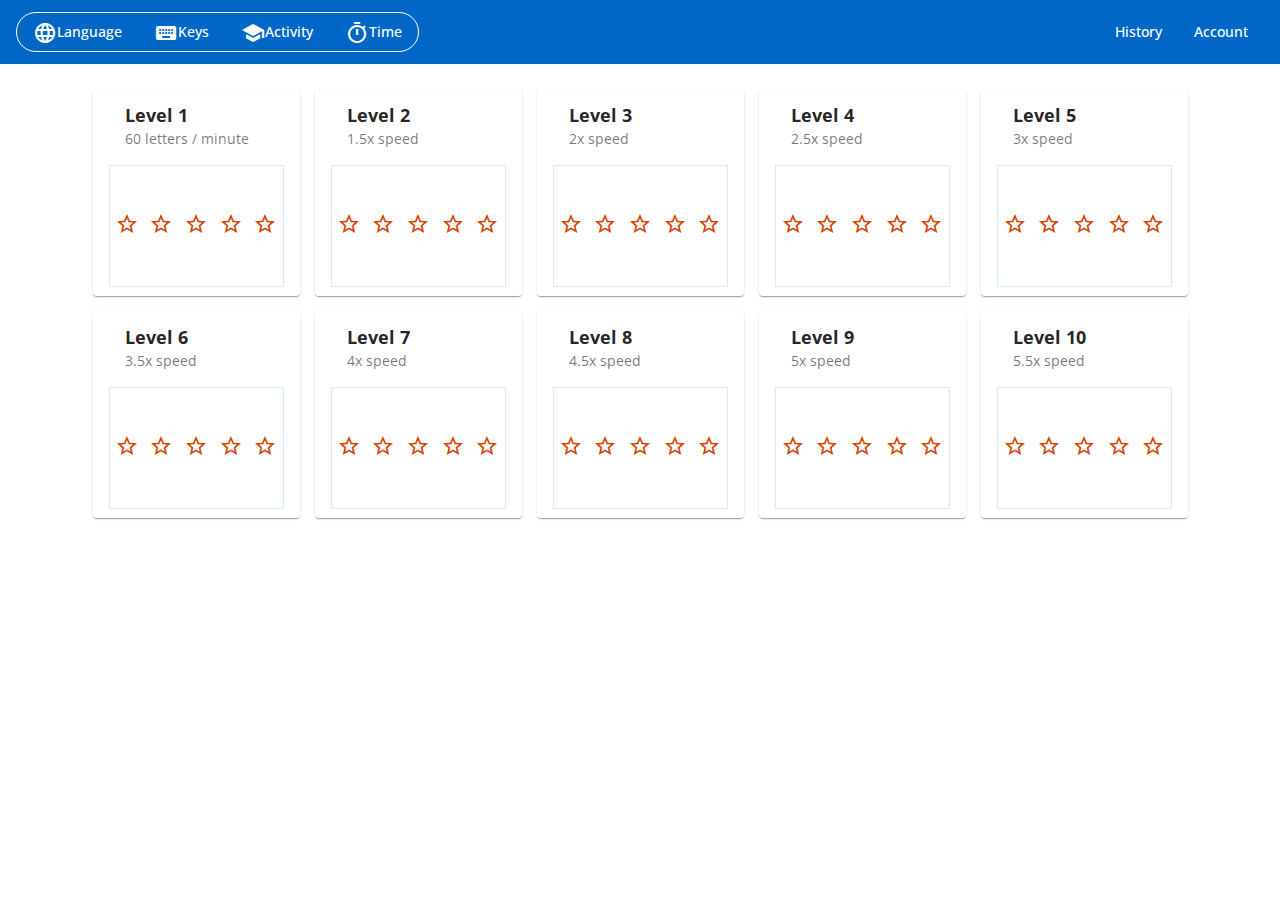
==== index.html @ 05945b4b "Auto-generated commit" ====
<!DOCTYPE html>
<html lang="en">

<head>
  <meta charset="utf-8"/>
  <title>Type</title>
  <base href="/"/>

  <meta name="Description" content="Multilingual key typing practise.">

  <meta name="viewport" content="width=device-width, initial-scale=1"/>
  <link rel="icon" type="image/x-icon" href="favicon.ico"/>
  <link rel="apple-touch-icon" href="apple-touch-icon.png"/>

  <link rel="manifest" href="manifest.json"/>
  <meta name="theme-color" content="#1976d2"/>

  <link rel="preconnect" href="https://fonts.gstatic.com/" crossorigin="">

  <!--
    <link
      href="https://fonts.googleapis.com/css?family=Roboto:300,400,500"
      rel="stylesheet"
    />
    -->
  <link href="https://fonts.googleapis.com/css?family=Open+Sans" rel="stylesheet"/>
  <link href="https://fonts.googleapis.com/icon?family=Material+Icons" rel="stylesheet"/>
  <link rel="manifest" href="manifest.json">
  <meta name="theme-color" content="#1976d2">
<link rel="stylesheet" href="styles.b54f264f26a3fe650822.css"></head>

<body class="mat-app-background; mat-typography">
  <app-root></app-root>
  <noscript>Please enable JavaScript to continue using this application.</noscript>
<script type="text/javascript" src="runtime.c89342cf561cbdefdbc6.js"></script><script type="text/javascript" src="es2015-polyfills.01deec5b2033b45aed7c.js" nomodule></script><script type="text/javascript" src="polyfills.481858ef51fe27531859.js"></script><script type="text/javascript" src="main.94225e677e61a771b7f8.js"></script></body>

</html>
---- styles.b54f264f26a3fe650822.css ----
.mat-display-4,.mat-typography .mat-display-4{letter-spacing:-.05em}.mat-display-3,.mat-typography .mat-display-3{letter-spacing:-.02em}.mat-display-2,.mat-typography .mat-display-2{letter-spacing:-.005em}.mat-form-field{font-size:inherit}@media print{.mat-form-field-appearance-legacy.mat-form-field-can-float .mat-input-server:focus+.mat-form-field-label-wrapper .mat-form-field-label,.mat-form-field-appearance-legacy.mat-form-field-can-float.mat-form-field-should-float .mat-form-field-label{-webkit-transform:translateY(-1.28122em) scale(.75);transform:translateY(-1.28122em) scale(.75)}.mat-form-field-appearance-legacy.mat-form-field-can-float .mat-form-field-autofill-control:-webkit-autofill+.mat-form-field-label-wrapper .mat-form-field-label{-webkit-transform:translateY(-1.28121em) scale(.75);transform:translateY(-1.28121em) scale(.75)}.mat-form-field-appearance-legacy.mat-form-field-can-float .mat-input-server[label]:not(:label-shown)+.mat-form-field-label-wrapper .mat-form-field-label{-webkit-transform:translateY(-1.2812em) scale(.75);transform:translateY(-1.2812em) scale(.75)}}.mat-ripple{overflow:hidden;position:relative}.mat-ripple.mat-ripple-unbounded{overflow:visible}.mat-ripple-element{position:absolute;border-radius:50%;pointer-events:none;transition:opacity,-webkit-transform 0s cubic-bezier(0,0,.2,1);transition:opacity,transform 0s cubic-bezier(0,0,.2,1);transition:opacity,transform 0s cubic-bezier(0,0,.2,1),-webkit-transform 0s cubic-bezier(0,0,.2,1);-webkit-transform:scale(0);transform:scale(0)}@media (-ms-high-contrast:active){.mat-ripple-element{display:none}}.cdk-visually-hidden{border:0;clip:rect(0 0 0 0);height:1px;margin:-1px;overflow:hidden;padding:0;position:absolute;width:1px;outline:0;-webkit-appearance:none;-moz-appearance:none}.cdk-global-overlay-wrapper,.cdk-overlay-container{pointer-events:none;top:0;left:0;height:100%;width:100%}.cdk-overlay-container{position:fixed;z-index:1000}.cdk-overlay-container:empty{display:none}.cdk-global-overlay-wrapper{display:flex;position:absolute;z-index:1000}.cdk-overlay-pane{position:absolute;pointer-events:auto;box-sizing:border-box;z-index:1000;display:flex;max-width:100%;max-height:100%}.cdk-overlay-backdrop{position:absolute;top:0;bottom:0;left:0;right:0;z-index:1000;pointer-events:auto;-webkit-tap-highlight-color:transparent;transition:opacity .4s cubic-bezier(.25,.8,.25,1);opacity:0}.cdk-overlay-backdrop.cdk-overlay-backdrop-showing{opacity:1}@media screen and (-ms-high-contrast:active){.cdk-overlay-backdrop.cdk-overlay-backdrop-showing{opacity:.6}}.cdk-overlay-dark-backdrop{background:rgba(0,0,0,.32)}.cdk-overlay-transparent-backdrop,.cdk-overlay-transparent-backdrop.cdk-overlay-backdrop-showing{opacity:0}.cdk-overlay-connected-position-bounding-box{position:absolute;z-index:1000;display:flex;flex-direction:column;min-width:1px;min-height:1px}.cdk-global-scrollblock{position:fixed;width:100%;overflow-y:scroll}@-webkit-keyframes cdk-text-field-autofill-start{/*!*/}@keyframes cdk-text-field-autofill-start{/*!*/}@-webkit-keyframes cdk-text-field-autofill-end{/*!*/}@keyframes cdk-text-field-autofill-end{/*!*/}.cdk-text-field-autofill-monitored:-webkit-autofill{-webkit-animation-name:cdk-text-field-autofill-start;animation-name:cdk-text-field-autofill-start}.cdk-text-field-autofill-monitored:not(:-webkit-autofill){-webkit-animation-name:cdk-text-field-autofill-end;animation-name:cdk-text-field-autofill-end}textarea.cdk-textarea-autosize{resize:none}textarea.cdk-textarea-autosize-measuring{height:auto!important;overflow:hidden!important;padding:2px 0!important;box-sizing:content-box!important}.mat-ripple-element{background-color:rgba(0,0,0,.1)}.mat-option{color:rgba(0,0,0,.87)}.mat-option.mat-selected:not(.mat-option-multiple):not(.mat-option-disabled),.mat-option:focus:not(.mat-option-disabled),.mat-option:hover:not(.mat-option-disabled){background:rgba(0,0,0,.04)}.mat-option.mat-active{background:rgba(0,0,0,.04);color:rgba(0,0,0,.87)}.mat-option.mat-option-disabled{color:rgba(0,0,0,.38)}.mat-primary .mat-option.mat-selected:not(.mat-option-disabled){color:#0067c7}.mat-accent .mat-option.mat-selected:not(.mat-option-disabled){color:#e91e63}.mat-warn .mat-option.mat-selected:not(.mat-option-disabled){color:#f44336}.mat-optgroup-label{color:rgba(0,0,0,.54)}.mat-optgroup-disabled .mat-optgroup-label{color:rgba(0,0,0,.38)}.mat-pseudo-checkbox{color:rgba(0,0,0,.54)}.mat-pseudo-checkbox::after{color:#fafafa}.mat-pseudo-checkbox-disabled{color:#b0b0b0}.mat-accent .mat-pseudo-checkbox-checked,.mat-accent .mat-pseudo-checkbox-indeterminate,.mat-pseudo-checkbox-checked,.mat-pseudo-checkbox-indeterminate{background:#e91e63}.mat-primary .mat-pseudo-checkbox-checked,.mat-primary .mat-pseudo-checkbox-indeterminate{background:#0067c7}.mat-warn .mat-pseudo-checkbox-checked,.mat-warn .mat-pseudo-checkbox-indeterminate{background:#f44336}.mat-pseudo-checkbox-checked.mat-pseudo-checkbox-disabled,.mat-pseudo-checkbox-indeterminate.mat-pseudo-checkbox-disabled{background:#b0b0b0}.mat-elevation-z0{box-shadow:0 0 0 0 rgba(0,0,0,.2),0 0 0 0 rgba(0,0,0,.14),0 0 0 0 rgba(0,0,0,.12)}.mat-elevation-z1{box-shadow:0 2px 1px -1px rgba(0,0,0,.2),0 1px 1px 0 rgba(0,0,0,.14),0 1px 3px 0 rgba(0,0,0,.12)}.mat-elevation-z2{box-shadow:0 3px 1px -2px rgba(0,0,0,.2),0 2px 2px 0 rgba(0,0,0,.14),0 1px 5px 0 rgba(0,0,0,.12)}.mat-elevation-z3{box-shadow:0 3px 3px -2px rgba(0,0,0,.2),0 3px 4px 0 rgba(0,0,0,.14),0 1px 8px 0 rgba(0,0,0,.12)}.mat-elevation-z4{box-shadow:0 2px 4px -1px rgba(0,0,0,.2),0 4px 5px 0 rgba(0,0,0,.14),0 1px 10px 0 rgba(0,0,0,.12)}.mat-elevation-z5{box-shadow:0 3px 5px -1px rgba(0,0,0,.2),0 5px 8px 0 rgba(0,0,0,.14),0 1px 14px 0 rgba(0,0,0,.12)}.mat-elevation-z6{box-shadow:0 3px 5px -1px rgba(0,0,0,.2),0 6px 10px 0 rgba(0,0,0,.14),0 1px 18px 0 rgba(0,0,0,.12)}.mat-elevation-z7{box-shadow:0 4px 5px -2px rgba(0,0,0,.2),0 7px 10px 1px rgba(0,0,0,.14),0 2px 16px 1px rgba(0,0,0,.12)}.mat-elevation-z8{box-shadow:0 5px 5px -3px rgba(0,0,0,.2),0 8px 10px 1px rgba(0,0,0,.14),0 3px 14px 2px rgba(0,0,0,.12)}.mat-elevation-z9{box-shadow:0 5px 6px -3px rgba(0,0,0,.2),0 9px 12px 1px rgba(0,0,0,.14),0 3px 16px 2px rgba(0,0,0,.12)}.mat-elevation-z10{box-shadow:0 6px 6px -3px rgba(0,0,0,.2),0 10px 14px 1px rgba(0,0,0,.14),0 4px 18px 3px rgba(0,0,0,.12)}.mat-elevation-z11{box-shadow:0 6px 7px -4px rgba(0,0,0,.2),0 11px 15px 1px rgba(0,0,0,.14),0 4px 20px 3px rgba(0,0,0,.12)}.mat-elevation-z12{box-shadow:0 7px 8px -4px rgba(0,0,0,.2),0 12px 17px 2px rgba(0,0,0,.14),0 5px 22px 4px rgba(0,0,0,.12)}.mat-elevation-z13{box-shadow:0 7px 8px -4px rgba(0,0,0,.2),0 13px 19px 2px rgba(0,0,0,.14),0 5px 24px 4px rgba(0,0,0,.12)}.mat-elevation-z14{box-shadow:0 7px 9px -4px rgba(0,0,0,.2),0 14px 21px 2px rgba(0,0,0,.14),0 5px 26px 4px rgba(0,0,0,.12)}.mat-elevation-z15{box-shadow:0 8px 9px -5px rgba(0,0,0,.2),0 15px 22px 2px rgba(0,0,0,.14),0 6px 28px 5px rgba(0,0,0,.12)}.mat-elevation-z16{box-shadow:0 8px 10px -5px rgba(0,0,0,.2),0 16px 24px 2px rgba(0,0,0,.14),0 6px 30px 5px rgba(0,0,0,.12)}.mat-elevation-z17{box-shadow:0 8px 11px -5px rgba(0,0,0,.2),0 17px 26px 2px rgba(0,0,0,.14),0 6px 32px 5px rgba(0,0,0,.12)}.mat-elevation-z18{box-shadow:0 9px 11px -5px rgba(0,0,0,.2),0 18px 28px 2px rgba(0,0,0,.14),0 7px 34px 6px rgba(0,0,0,.12)}.mat-elevation-z19{box-shadow:0 9px 12px -6px rgba(0,0,0,.2),0 19px 29px 2px rgba(0,0,0,.14),0 7px 36px 6px rgba(0,0,0,.12)}.mat-elevation-z20{box-shadow:0 10px 13px -6px rgba(0,0,0,.2),0 20px 31px 3px rgba(0,0,0,.14),0 8px 38px 7px rgba(0,0,0,.12)}.mat-elevation-z21{box-shadow:0 10px 13px -6px rgba(0,0,0,.2),0 21px 33px 3px rgba(0,0,0,.14),0 8px 40px 7px rgba(0,0,0,.12)}.mat-elevation-z22{box-shadow:0 10px 14px -6px rgba(0,0,0,.2),0 22px 35px 3px rgba(0,0,0,.14),0 8px 42px 7px rgba(0,0,0,.12)}.mat-elevation-z23{box-shadow:0 11px 14px -7px rgba(0,0,0,.2),0 23px 36px 3px rgba(0,0,0,.14),0 9px 44px 8px rgba(0,0,0,.12)}.mat-elevation-z24{box-shadow:0 11px 15px -7px rgba(0,0,0,.2),0 24px 38px 3px rgba(0,0,0,.14),0 9px 46px 8px rgba(0,0,0,.12)}.mat-app-background{background-color:#fafafa;color:rgba(0,0,0,.87)}.mat-theme-loaded-marker{display:none}.mat-autocomplete-panel{background:#fff;color:rgba(0,0,0,.87)}.mat-autocomplete-panel:not([class*=mat-elevation-z]){box-shadow:0 2px 4px -1px rgba(0,0,0,.2),0 4px 5px 0 rgba(0,0,0,.14),0 1px 10px 0 rgba(0,0,0,.12)}.mat-autocomplete-panel .mat-option.mat-selected:not(.mat-active):not(:hover){background:#fff}.mat-autocomplete-panel .mat-option.mat-selected:not(.mat-active):not(:hover):not(.mat-option-disabled){color:rgba(0,0,0,.87)}@media (-ms-high-contrast:active){.mat-badge-content{outline:solid 1px;border-radius:0}.mat-checkbox-disabled{opacity:.5}}.mat-badge-accent .mat-badge-content{background:#e91e63;color:#fff}.mat-badge-warn .mat-badge-content{color:#fff;background:#f44336}.mat-badge{position:relative}.mat-badge-hidden .mat-badge-content{display:none}.mat-badge-disabled .mat-badge-content{background:#b9b9b9;color:rgba(0,0,0,.38)}.mat-badge-content{color:#fff;background:#0067c7;position:absolute;text-align:center;display:inline-block;border-radius:50%;transition:-webkit-transform .2s ease-in-out;transition:transform .2s ease-in-out;transition:transform .2s ease-in-out,-webkit-transform .2s ease-in-out;-webkit-transform:scale(.6);transform:scale(.6);overflow:hidden;white-space:nowrap;text-overflow:ellipsis;pointer-events:none;font-weight:600;font-size:12px;font-family:"Open Sans",sans-serif}.mat-badge-content.mat-badge-active{-webkit-transform:none;transform:none}.mat-badge-small .mat-badge-content{width:16px;height:16px;line-height:16px;font-size:6px}.mat-badge-small.mat-badge-above .mat-badge-content{top:-8px}.mat-badge-small.mat-badge-below .mat-badge-content{bottom:-8px}.mat-badge-small.mat-badge-before .mat-badge-content{left:-16px}[dir=rtl] .mat-badge-small.mat-badge-before .mat-badge-content{left:auto;right:-16px}.mat-badge-small.mat-badge-after .mat-badge-content{right:-16px}[dir=rtl] .mat-badge-small.mat-badge-after .mat-badge-content{right:auto;left:-16px}.mat-badge-small.mat-badge-overlap.mat-badge-before .mat-badge-content{left:-8px}[dir=rtl] .mat-badge-small.mat-badge-overlap.mat-badge-before .mat-badge-content{left:auto;right:-8px}.mat-badge-small.mat-badge-overlap.mat-badge-after .mat-badge-content{right:-8px}[dir=rtl] .mat-badge-small.mat-badge-overlap.mat-badge-after .mat-badge-content{right:auto;left:-8px}.mat-badge-medium .mat-badge-content{width:22px;height:22px;line-height:22px}.mat-badge-medium.mat-badge-above .mat-badge-content{top:-11px}.mat-badge-medium.mat-badge-below .mat-badge-content{bottom:-11px}.mat-badge-medium.mat-badge-before .mat-badge-content{left:-22px}[dir=rtl] .mat-badge-medium.mat-badge-before .mat-badge-content{left:auto;right:-22px}.mat-badge-medium.mat-badge-after .mat-badge-content{right:-22px}[dir=rtl] .mat-badge-medium.mat-badge-after .mat-badge-content{right:auto;left:-22px}.mat-badge-medium.mat-badge-overlap.mat-badge-before .mat-badge-content{left:-11px}[dir=rtl] .mat-badge-medium.mat-badge-overlap.mat-badge-before .mat-badge-content{left:auto;right:-11px}.mat-badge-medium.mat-badge-overlap.mat-badge-after .mat-badge-content{right:-11px}[dir=rtl] .mat-badge-medium.mat-badge-overlap.mat-badge-after .mat-badge-content{right:auto;left:-11px}.mat-badge-large .mat-badge-content{width:28px;height:28px;line-height:28px;font-size:24px}.mat-badge-large.mat-badge-above .mat-badge-content{top:-14px}.mat-badge-large.mat-badge-below .mat-badge-content{bottom:-14px}.mat-badge-large.mat-badge-before .mat-badge-content{left:-28px}[dir=rtl] .mat-badge-large.mat-badge-before .mat-badge-content{left:auto;right:-28px}.mat-badge-large.mat-badge-after .mat-badge-content{right:-28px}[dir=rtl] .mat-badge-large.mat-badge-after .mat-badge-content{right:auto;left:-28px}.mat-badge-large.mat-badge-overlap.mat-badge-before .mat-badge-content{left:-14px}[dir=rtl] .mat-badge-large.mat-badge-overlap.mat-badge-before .mat-badge-content{left:auto;right:-14px}.mat-badge-large.mat-badge-overlap.mat-badge-after .mat-badge-content{right:-14px}[dir=rtl] .mat-badge-large.mat-badge-overlap.mat-badge-after .mat-badge-content{right:auto;left:-14px}.mat-bottom-sheet-container{box-shadow:0 8px 10px -5px rgba(0,0,0,.2),0 16px 24px 2px rgba(0,0,0,.14),0 6px 30px 5px rgba(0,0,0,.12);background:#fff;color:rgba(0,0,0,.87)}.mat-button,.mat-icon-button,.mat-stroked-button{color:inherit;background:0 0}.mat-button.mat-primary,.mat-icon-button.mat-primary,.mat-stroked-button.mat-primary{color:#0067c7}.mat-button.mat-accent,.mat-icon-button.mat-accent,.mat-stroked-button.mat-accent{color:#e91e63}.mat-button.mat-warn,.mat-icon-button.mat-warn,.mat-stroked-button.mat-warn{color:#f44336}.mat-button.mat-accent[disabled],.mat-button.mat-primary[disabled],.mat-button.mat-warn[disabled],.mat-button[disabled][disabled],.mat-icon-button.mat-accent[disabled],.mat-icon-button.mat-primary[disabled],.mat-icon-button.mat-warn[disabled],.mat-icon-button[disabled][disabled],.mat-stroked-button.mat-accent[disabled],.mat-stroked-button.mat-primary[disabled],.mat-stroked-button.mat-warn[disabled],.mat-stroked-button[disabled][disabled]{color:rgba(0,0,0,.26)}.mat-button.mat-primary .mat-button-focus-overlay,.mat-icon-button.mat-primary .mat-button-focus-overlay,.mat-stroked-button.mat-primary .mat-button-focus-overlay{background-color:#0067c7}.mat-button.mat-accent .mat-button-focus-overlay,.mat-icon-button.mat-accent .mat-button-focus-overlay,.mat-stroked-button.mat-accent .mat-button-focus-overlay{background-color:#e91e63}.mat-button.mat-warn .mat-button-focus-overlay,.mat-icon-button.mat-warn .mat-button-focus-overlay,.mat-stroked-button.mat-warn .mat-button-focus-overlay{background-color:#f44336}.mat-button[disabled] .mat-button-focus-overlay,.mat-icon-button[disabled] .mat-button-focus-overlay,.mat-stroked-button[disabled] .mat-button-focus-overlay{background-color:transparent}.mat-button .mat-ripple-element,.mat-icon-button .mat-ripple-element,.mat-stroked-button .mat-ripple-element{opacity:.1;background-color:currentColor}.mat-button-focus-overlay{background:#000}.mat-stroked-button:not([disabled]){border-color:rgba(0,0,0,.12)}.mat-fab,.mat-flat-button,.mat-mini-fab,.mat-raised-button{color:rgba(0,0,0,.87);background-color:#fff}.mat-fab.mat-accent,.mat-fab.mat-primary,.mat-fab.mat-warn,.mat-flat-button.mat-accent,.mat-flat-button.mat-primary,.mat-flat-button.mat-warn,.mat-mini-fab.mat-accent,.mat-mini-fab.mat-primary,.mat-mini-fab.mat-warn,.mat-raised-button.mat-accent,.mat-raised-button.mat-primary,.mat-raised-button.mat-warn{color:#fff}.mat-fab.mat-accent[disabled],.mat-fab.mat-primary[disabled],.mat-fab.mat-warn[disabled],.mat-fab[disabled][disabled],.mat-flat-button.mat-accent[disabled],.mat-flat-button.mat-primary[disabled],.mat-flat-button.mat-warn[disabled],.mat-flat-button[disabled][disabled],.mat-mini-fab.mat-accent[disabled],.mat-mini-fab.mat-primary[disabled],.mat-mini-fab.mat-warn[disabled],.mat-mini-fab[disabled][disabled],.mat-raised-button.mat-accent[disabled],.mat-raised-button.mat-primary[disabled],.mat-raised-button.mat-warn[disabled],.mat-raised-button[disabled][disabled]{color:rgba(0,0,0,.26);background-color:rgba(0,0,0,.12)}.mat-fab.mat-primary,.mat-flat-button.mat-primary,.mat-mini-fab.mat-primary,.mat-raised-button.mat-primary{background-color:#0067c7}.mat-fab.mat-accent,.mat-flat-button.mat-accent,.mat-mini-fab.mat-accent,.mat-raised-button.mat-accent{background-color:#e91e63}.mat-fab.mat-warn,.mat-flat-button.mat-warn,.mat-mini-fab.mat-warn,.mat-raised-button.mat-warn{background-color:#f44336}.mat-fab.mat-accent .mat-ripple-element,.mat-fab.mat-primary .mat-ripple-element,.mat-fab.mat-warn .mat-ripple-element,.mat-flat-button.mat-accent .mat-ripple-element,.mat-flat-button.mat-primary .mat-ripple-element,.mat-flat-button.mat-warn .mat-ripple-element,.mat-mini-fab.mat-accent .mat-ripple-element,.mat-mini-fab.mat-primary .mat-ripple-element,.mat-mini-fab.mat-warn .mat-ripple-element,.mat-raised-button.mat-accent .mat-ripple-element,.mat-raised-button.mat-primary .mat-ripple-element,.mat-raised-button.mat-warn .mat-ripple-element{background-color:rgba(255,255,255,.1)}.mat-flat-button:not([class*=mat-elevation-z]),.mat-stroked-button:not([class*=mat-elevation-z]){box-shadow:0 0 0 0 rgba(0,0,0,.2),0 0 0 0 rgba(0,0,0,.14),0 0 0 0 rgba(0,0,0,.12)}.mat-raised-button:not([class*=mat-elevation-z]){box-shadow:0 3px 1px -2px rgba(0,0,0,.2),0 2px 2px 0 rgba(0,0,0,.14),0 1px 5px 0 rgba(0,0,0,.12)}.mat-raised-button:not([disabled]):active:not([class*=mat-elevation-z]){box-shadow:0 5px 5px -3px rgba(0,0,0,.2),0 8px 10px 1px rgba(0,0,0,.14),0 3px 14px 2px rgba(0,0,0,.12)}.mat-raised-button[disabled]:not([class*=mat-elevation-z]){box-shadow:0 0 0 0 rgba(0,0,0,.2),0 0 0 0 rgba(0,0,0,.14),0 0 0 0 rgba(0,0,0,.12)}.mat-fab:not([class*=mat-elevation-z]),.mat-mini-fab:not([class*=mat-elevation-z]){box-shadow:0 3px 5px -1px rgba(0,0,0,.2),0 6px 10px 0 rgba(0,0,0,.14),0 1px 18px 0 rgba(0,0,0,.12)}.mat-fab:not([disabled]):active:not([class*=mat-elevation-z]),.mat-mini-fab:not([disabled]):active:not([class*=mat-elevation-z]){box-shadow:0 7px 8px -4px rgba(0,0,0,.2),0 12px 17px 2px rgba(0,0,0,.14),0 5px 22px 4px rgba(0,0,0,.12)}.mat-fab[disabled]:not([class*=mat-elevation-z]),.mat-mini-fab[disabled]:not([class*=mat-elevation-z]){box-shadow:0 0 0 0 rgba(0,0,0,.2),0 0 0 0 rgba(0,0,0,.14),0 0 0 0 rgba(0,0,0,.12)}.mat-button-toggle-group,.mat-button-toggle-standalone{box-shadow:0 3px 1px -2px rgba(0,0,0,.2),0 2px 2px 0 rgba(0,0,0,.14),0 1px 5px 0 rgba(0,0,0,.12)}.mat-button-toggle-group-appearance-standard,.mat-button-toggle-standalone.mat-button-toggle-appearance-standard{box-shadow:none;border:1px solid rgba(0,0,0,.12)}.mat-button-toggle{color:rgba(0,0,0,.38)}.mat-button-toggle .mat-button-toggle-focus-overlay{background-color:rgba(0,0,0,.12)}.mat-button-toggle-appearance-standard{color:rgba(0,0,0,.87);background:#fff}.mat-button-toggle-appearance-standard .mat-button-toggle-focus-overlay{background-color:#000}.mat-button-toggle-group-appearance-standard .mat-button-toggle+.mat-button-toggle{border-left:1px solid rgba(0,0,0,.12)}[dir=rtl] .mat-button-toggle-group-appearance-standard .mat-button-toggle+.mat-button-toggle{border-left:none;border-right:1px solid rgba(0,0,0,.12)}.mat-button-toggle-group-appearance-standard.mat-button-toggle-vertical .mat-button-toggle+.mat-button-toggle{border-left:none;border-right:none;border-top:1px solid rgba(0,0,0,.12)}.mat-button-toggle-checked{background-color:#e0e0e0;color:rgba(0,0,0,.54)}.mat-button-toggle-checked.mat-button-toggle-appearance-standard{color:rgba(0,0,0,.87)}.mat-button-toggle-disabled{color:rgba(0,0,0,.26);background-color:#eee}.mat-button-toggle-disabled.mat-button-toggle-appearance-standard{background:#fff}.mat-button-toggle-disabled.mat-button-toggle-checked{background-color:#bdbdbd}.mat-card{background:#fff;color:rgba(0,0,0,.87)}.mat-card:not([class*=mat-elevation-z]){box-shadow:0 2px 1px -1px rgba(0,0,0,.2),0 1px 1px 0 rgba(0,0,0,.14),0 1px 3px 0 rgba(0,0,0,.12)}.mat-card.mat-card-flat:not([class*=mat-elevation-z]){box-shadow:0 0 0 0 rgba(0,0,0,.2),0 0 0 0 rgba(0,0,0,.14),0 0 0 0 rgba(0,0,0,.12)}.mat-card-subtitle{color:rgba(0,0,0,.54)}.mat-checkbox-frame{border-color:rgba(0,0,0,.54)}.mat-checkbox-checkmark{fill:#fafafa}.mat-checkbox-checkmark-path{stroke:#fafafa!important}@media (-ms-high-contrast:black-on-white){.mat-checkbox-checkmark-path{stroke:#000!important}}.mat-checkbox-mixedmark{background-color:#fafafa}.mat-checkbox-checked.mat-primary .mat-checkbox-background,.mat-checkbox-indeterminate.mat-primary .mat-checkbox-background{background-color:#0067c7}.mat-checkbox-checked.mat-accent .mat-checkbox-background,.mat-checkbox-indeterminate.mat-accent .mat-checkbox-background{background-color:#e91e63}.mat-checkbox-checked.mat-warn .mat-checkbox-background,.mat-checkbox-indeterminate.mat-warn .mat-checkbox-background{background-color:#f44336}.mat-checkbox-disabled.mat-checkbox-checked .mat-checkbox-background,.mat-checkbox-disabled.mat-checkbox-indeterminate .mat-checkbox-background{background-color:#b0b0b0}.mat-checkbox-disabled:not(.mat-checkbox-checked) .mat-checkbox-frame{border-color:#b0b0b0}.mat-checkbox-disabled .mat-checkbox-label{color:rgba(0,0,0,.54)}@media (-ms-high-contrast:active){.mat-checkbox-background{background:0 0}}.mat-checkbox:not(.mat-checkbox-disabled).mat-primary .mat-checkbox-ripple .mat-ripple-element{background-color:#0067c7}.mat-checkbox:not(.mat-checkbox-disabled).mat-accent .mat-checkbox-ripple .mat-ripple-element{background-color:#e91e63}.mat-checkbox:not(.mat-checkbox-disabled).mat-warn .mat-checkbox-ripple .mat-ripple-element{background-color:#f44336}.mat-chip.mat-standard-chip{background-color:#e0e0e0;color:rgba(0,0,0,.87)}.mat-chip.mat-standard-chip .mat-chip-remove{color:rgba(0,0,0,.87);opacity:.4}.mat-chip.mat-standard-chip:not(.mat-chip-disabled):active{box-shadow:0 3px 3px -2px rgba(0,0,0,.2),0 3px 4px 0 rgba(0,0,0,.14),0 1px 8px 0 rgba(0,0,0,.12)}.mat-chip.mat-standard-chip:not(.mat-chip-disabled) .mat-chip-remove:hover{opacity:.54}.mat-chip.mat-standard-chip.mat-chip-disabled{opacity:.4}.mat-chip.mat-standard-chip::after{background:#000}.mat-chip.mat-standard-chip.mat-chip-selected.mat-primary{background-color:#0067c7;color:#fff}.mat-chip.mat-standard-chip.mat-chip-selected.mat-primary .mat-chip-remove{color:#fff;opacity:.4}.mat-chip.mat-standard-chip.mat-chip-selected.mat-primary .mat-ripple-element{background:rgba(255,255,255,.1)}.mat-chip.mat-standard-chip.mat-chip-selected.mat-warn{background-color:#f44336;color:#fff}.mat-chip.mat-standard-chip.mat-chip-selected.mat-warn .mat-chip-remove{color:#fff;opacity:.4}.mat-chip.mat-standard-chip.mat-chip-selected.mat-warn .mat-ripple-element{background:rgba(255,255,255,.1)}.mat-chip.mat-standard-chip.mat-chip-selected.mat-accent{background-color:#e91e63;color:#fff}.mat-chip.mat-standard-chip.mat-chip-selected.mat-accent .mat-chip-remove{color:#fff;opacity:.4}.mat-chip.mat-standard-chip.mat-chip-selected.mat-accent .mat-ripple-element{background:rgba(255,255,255,.1)}.mat-table{background:#fff}.mat-table tbody,.mat-table tfoot,.mat-table thead,.mat-table-sticky,[mat-footer-row],[mat-header-row],[mat-row],mat-footer-row,mat-header-row,mat-row{background:inherit}mat-footer-row,mat-header-row,mat-row,td.mat-cell,td.mat-footer-cell,th.mat-header-cell{border-bottom-color:rgba(0,0,0,.12)}.mat-header-cell{color:rgba(0,0,0,.54)}.mat-cell,.mat-footer-cell{color:rgba(0,0,0,.87)}.mat-calendar-arrow{border-top-color:rgba(0,0,0,.54)}.mat-datepicker-content .mat-calendar-next-button,.mat-datepicker-content .mat-calendar-previous-button,.mat-datepicker-toggle{color:rgba(0,0,0,.54)}.mat-calendar-table-header{color:rgba(0,0,0,.38)}.mat-calendar-table-header-divider::after{background:rgba(0,0,0,.12)}.mat-calendar-body-label{color:rgba(0,0,0,.54)}.mat-calendar-body-cell-content{color:rgba(0,0,0,.87);border-color:transparent}.mat-calendar-body-disabled>.mat-calendar-body-cell-content:not(.mat-calendar-body-selected){color:rgba(0,0,0,.38)}.cdk-keyboard-focused .mat-calendar-body-active>.mat-calendar-body-cell-content:not(.mat-calendar-body-selected),.cdk-program-focused .mat-calendar-body-active>.mat-calendar-body-cell-content:not(.mat-calendar-body-selected),.mat-calendar-body-cell:not(.mat-calendar-body-disabled):hover>.mat-calendar-body-cell-content:not(.mat-calendar-body-selected){background-color:rgba(0,0,0,.04)}.mat-calendar-body-today:not(.mat-calendar-body-selected){border-color:rgba(0,0,0,.38)}.mat-calendar-body-disabled>.mat-calendar-body-today:not(.mat-calendar-body-selected){border-color:rgba(0,0,0,.18)}.mat-calendar-body-selected{background-color:#0067c7;color:#fff}.mat-calendar-body-disabled>.mat-calendar-body-selected{background-color:rgba(0,103,199,.4)}.mat-calendar-body-today.mat-calendar-body-selected{box-shadow:inset 0 0 0 1px #fff}.mat-datepicker-content{box-shadow:0 2px 4px -1px rgba(0,0,0,.2),0 4px 5px 0 rgba(0,0,0,.14),0 1px 10px 0 rgba(0,0,0,.12);background-color:#fff;color:rgba(0,0,0,.87)}.mat-datepicker-content.mat-accent .mat-calendar-body-selected{background-color:#e91e63;color:#fff}.mat-datepicker-content.mat-accent .mat-calendar-body-disabled>.mat-calendar-body-selected{background-color:rgba(233,30,99,.4)}.mat-datepicker-content.mat-accent .mat-calendar-body-today.mat-calendar-body-selected{box-shadow:inset 0 0 0 1px #fff}.mat-datepicker-content.mat-warn .mat-calendar-body-selected{background-color:#f44336;color:#fff}.mat-datepicker-content.mat-warn .mat-calendar-body-disabled>.mat-calendar-body-selected{background-color:rgba(244,67,54,.4)}.mat-datepicker-content.mat-warn .mat-calendar-body-today.mat-calendar-body-selected{box-shadow:inset 0 0 0 1px #fff}.mat-datepicker-content-touch{box-shadow:0 0 0 0 rgba(0,0,0,.2),0 0 0 0 rgba(0,0,0,.14),0 0 0 0 rgba(0,0,0,.12)}.mat-datepicker-toggle-active{color:#0067c7}.mat-datepicker-toggle-active.mat-accent{color:#e91e63}.mat-datepicker-toggle-active.mat-warn{color:#f44336}.mat-dialog-container{box-shadow:0 11px 15px -7px rgba(0,0,0,.2),0 24px 38px 3px rgba(0,0,0,.14),0 9px 46px 8px rgba(0,0,0,.12);background:#fff;color:rgba(0,0,0,.87)}.mat-divider{border-top-color:rgba(0,0,0,.12)}.mat-divider-vertical{border-right-color:rgba(0,0,0,.12)}.mat-expansion-panel{background:#fff;color:rgba(0,0,0,.87)}.mat-expansion-panel:not([class*=mat-elevation-z]){box-shadow:0 3px 1px -2px rgba(0,0,0,.2),0 2px 2px 0 rgba(0,0,0,.14),0 1px 5px 0 rgba(0,0,0,.12)}.mat-action-row{border-top-color:rgba(0,0,0,.12)}.mat-expansion-panel:not(.mat-expanded) .mat-expansion-panel-header:not([aria-disabled=true]).cdk-keyboard-focused,.mat-expansion-panel:not(.mat-expanded) .mat-expansion-panel-header:not([aria-disabled=true]).cdk-program-focused,.mat-expansion-panel:not(.mat-expanded) .mat-expansion-panel-header:not([aria-disabled=true]):hover{background:rgba(0,0,0,.04)}@media (hover:none){.mat-expansion-panel:not(.mat-expanded):not([aria-disabled=true]) .mat-expansion-panel-header:hover{background:#fff}}.mat-expansion-panel-header-title{color:rgba(0,0,0,.87)}.mat-expansion-indicator::after,.mat-expansion-panel-header-description{color:rgba(0,0,0,.54)}.mat-expansion-panel-header[aria-disabled=true]{color:rgba(0,0,0,.26)}.mat-expansion-panel-header[aria-disabled=true] .mat-expansion-panel-header-description,.mat-expansion-panel-header[aria-disabled=true] .mat-expansion-panel-header-title{color:inherit}.mat-form-field-label,.mat-hint{color:rgba(0,0,0,.6)}.mat-form-field.mat-focused .mat-form-field-label{color:#0067c7}.mat-form-field.mat-focused .mat-form-field-label.mat-accent{color:#e91e63}.mat-form-field.mat-focused .mat-form-field-label.mat-warn{color:#f44336}.mat-focused .mat-form-field-required-marker{color:#e91e63}.mat-form-field-ripple{background-color:rgba(0,0,0,.87)}.mat-form-field.mat-focused .mat-form-field-ripple{background-color:#0067c7}.mat-form-field.mat-focused .mat-form-field-ripple.mat-accent{background-color:#e91e63}.mat-form-field.mat-focused .mat-form-field-ripple.mat-warn{background-color:#f44336}.mat-form-field-type-mat-native-select.mat-focused:not(.mat-form-field-invalid) .mat-form-field-infix::after{color:#0067c7}.mat-form-field-type-mat-native-select.mat-focused:not(.mat-form-field-invalid).mat-accent .mat-form-field-infix::after{color:#e91e63}.mat-form-field-type-mat-native-select.mat-focused:not(.mat-form-field-invalid).mat-warn .mat-form-field-infix::after,.mat-form-field.mat-form-field-invalid .mat-form-field-label,.mat-form-field.mat-form-field-invalid .mat-form-field-label .mat-form-field-required-marker,.mat-form-field.mat-form-field-invalid .mat-form-field-label.mat-accent{color:#f44336}.mat-form-field.mat-form-field-invalid .mat-form-field-ripple,.mat-form-field.mat-form-field-invalid .mat-form-field-ripple.mat-accent{background-color:#f44336}.mat-error{color:#f44336}.mat-form-field-appearance-legacy .mat-form-field-label,.mat-form-field-appearance-legacy .mat-hint{color:rgba(0,0,0,.54)}.mat-form-field-appearance-legacy .mat-form-field-underline{background-color:rgba(0,0,0,.42);bottom:1.25em}.mat-form-field-appearance-legacy.mat-form-field-disabled .mat-form-field-underline{background-image:linear-gradient(to right,rgba(0,0,0,.42) 0,rgba(0,0,0,.42) 33%,transparent 0);background-size:4px 100%;background-repeat:repeat-x}.mat-form-field-appearance-standard .mat-form-field-underline{background-color:rgba(0,0,0,.42)}.mat-form-field-appearance-standard.mat-form-field-disabled .mat-form-field-underline{background-image:linear-gradient(to right,rgba(0,0,0,.42) 0,rgba(0,0,0,.42) 33%,transparent 0);background-size:4px 100%;background-repeat:repeat-x}.mat-form-field-appearance-fill .mat-form-field-flex{background-color:rgba(0,0,0,.04)}.mat-form-field-appearance-fill.mat-form-field-disabled .mat-form-field-flex{background-color:rgba(0,0,0,.02)}.mat-form-field-appearance-fill .mat-form-field-underline::before{background-color:rgba(0,0,0,.42)}.mat-form-field-appearance-fill.mat-form-field-disabled .mat-form-field-label{color:rgba(0,0,0,.38)}.mat-form-field-appearance-fill.mat-form-field-disabled .mat-form-field-underline::before{background-color:transparent}.mat-form-field-appearance-outline .mat-form-field-outline{color:rgba(0,0,0,.12)}.mat-form-field-appearance-outline .mat-form-field-outline-thick{color:rgba(0,0,0,.87)}.mat-form-field-appearance-outline.mat-focused .mat-form-field-outline-thick{color:#0067c7}.mat-form-field-appearance-outline.mat-focused.mat-accent .mat-form-field-outline-thick{color:#e91e63}.mat-form-field-appearance-outline.mat-focused.mat-warn .mat-form-field-outline-thick,.mat-form-field-appearance-outline.mat-form-field-invalid.mat-form-field-invalid .mat-form-field-outline-thick{color:#f44336}.mat-form-field-appearance-outline.mat-form-field-disabled .mat-form-field-label{color:rgba(0,0,0,.38)}.mat-form-field-appearance-outline.mat-form-field-disabled .mat-form-field-outline{color:rgba(0,0,0,.06)}.mat-icon.mat-primary{color:#0067c7}.mat-icon.mat-accent{color:#e91e63}.mat-icon.mat-warn{color:#f44336}.mat-form-field-type-mat-native-select .mat-form-field-infix::after{color:rgba(0,0,0,.54)}.mat-form-field-type-mat-native-select.mat-form-field-disabled .mat-form-field-infix::after,.mat-input-element:disabled{color:rgba(0,0,0,.38)}.mat-input-element{caret-color:#0067c7}.mat-input-element::-ms-input-placeholder{color:rgba(0,0,0,.42)}.mat-input-element::placeholder{color:rgba(0,0,0,.42)}.mat-input-element::-moz-placeholder{color:rgba(0,0,0,.42)}.mat-input-element::-webkit-input-placeholder{color:rgba(0,0,0,.42)}.mat-input-element:-ms-input-placeholder{color:rgba(0,0,0,.42)}.mat-accent .mat-input-element{caret-color:#e91e63}.mat-form-field-invalid .mat-input-element,.mat-warn .mat-input-element{caret-color:#f44336}.mat-form-field-type-mat-native-select.mat-form-field-invalid .mat-form-field-infix::after{color:#f44336}.mat-list-base .mat-list-item,.mat-list-base .mat-list-option{color:rgba(0,0,0,.87)}.mat-list-base .mat-subheader{color:rgba(0,0,0,.54)}.mat-list-item-disabled{background-color:#eee}.mat-action-list .mat-list-item:focus,.mat-action-list .mat-list-item:hover,.mat-list-option:focus,.mat-list-option:hover,.mat-nav-list .mat-list-item:focus,.mat-nav-list .mat-list-item:hover{background:rgba(0,0,0,.04)}.mat-menu-panel{background:#fff}.mat-menu-panel:not([class*=mat-elevation-z]){box-shadow:0 2px 4px -1px rgba(0,0,0,.2),0 4px 5px 0 rgba(0,0,0,.14),0 1px 10px 0 rgba(0,0,0,.12)}.mat-menu-item{background:0 0;color:rgba(0,0,0,.87)}.mat-menu-item[disabled],.mat-menu-item[disabled]::after{color:rgba(0,0,0,.38)}.mat-menu-item .mat-icon-no-color,.mat-menu-item-submenu-trigger::after{color:rgba(0,0,0,.54)}.mat-menu-item-highlighted:not([disabled]),.mat-menu-item.cdk-keyboard-focused:not([disabled]),.mat-menu-item.cdk-program-focused:not([disabled]),.mat-menu-item:hover:not([disabled]){background:rgba(0,0,0,.04)}.mat-paginator{background:#fff}.mat-paginator,.mat-paginator-page-size .mat-select-trigger{color:rgba(0,0,0,.54)}.mat-paginator-decrement,.mat-paginator-increment{border-top:2px solid rgba(0,0,0,.54);border-right:2px solid rgba(0,0,0,.54)}.mat-paginator-first,.mat-paginator-last{border-top:2px solid rgba(0,0,0,.54)}.mat-icon-button[disabled] .mat-paginator-decrement,.mat-icon-button[disabled] .mat-paginator-first,.mat-icon-button[disabled] .mat-paginator-increment,.mat-icon-button[disabled] .mat-paginator-last{border-color:rgba(0,0,0,.38)}.mat-progress-bar-background{fill:#b3d1ee}.mat-progress-bar-buffer{background-color:#b3d1ee}.mat-progress-bar-fill::after{background-color:#0067c7}.mat-progress-bar.mat-accent .mat-progress-bar-background{fill:#f8bbd0}.mat-progress-bar.mat-accent .mat-progress-bar-buffer{background-color:#f8bbd0}.mat-progress-bar.mat-accent .mat-progress-bar-fill::after{background-color:#e91e63}.mat-progress-bar.mat-warn .mat-progress-bar-background{fill:#ffcdd2}.mat-progress-bar.mat-warn .mat-progress-bar-buffer{background-color:#ffcdd2}.mat-progress-bar.mat-warn .mat-progress-bar-fill::after{background-color:#f44336}.mat-progress-spinner circle,.mat-spinner circle{stroke:#0067c7}.mat-progress-spinner.mat-accent circle,.mat-spinner.mat-accent circle{stroke:#e91e63}.mat-progress-spinner.mat-warn circle,.mat-spinner.mat-warn circle{stroke:#f44336}.mat-radio-outer-circle{border-color:rgba(0,0,0,.54)}.mat-radio-button.mat-primary.mat-radio-checked .mat-radio-outer-circle{border-color:#0067c7}.mat-radio-button.mat-primary .mat-radio-inner-circle,.mat-radio-button.mat-primary .mat-radio-ripple .mat-ripple-element:not(.mat-radio-persistent-ripple),.mat-radio-button.mat-primary.mat-radio-checked .mat-radio-persistent-ripple,.mat-radio-button.mat-primary:active .mat-radio-persistent-ripple{background-color:#0067c7}.mat-radio-button.mat-accent.mat-radio-checked .mat-radio-outer-circle{border-color:#e91e63}.mat-radio-button.mat-accent .mat-radio-inner-circle,.mat-radio-button.mat-accent .mat-radio-ripple .mat-ripple-element:not(.mat-radio-persistent-ripple),.mat-radio-button.mat-accent.mat-radio-checked .mat-radio-persistent-ripple,.mat-radio-button.mat-accent:active .mat-radio-persistent-ripple{background-color:#e91e63}.mat-radio-button.mat-warn.mat-radio-checked .mat-radio-outer-circle{border-color:#f44336}.mat-radio-button.mat-warn .mat-radio-inner-circle,.mat-radio-button.mat-warn .mat-radio-ripple .mat-ripple-element:not(.mat-radio-persistent-ripple),.mat-radio-button.mat-warn.mat-radio-checked .mat-radio-persistent-ripple,.mat-radio-button.mat-warn:active .mat-radio-persistent-ripple{background-color:#f44336}.mat-radio-button.mat-radio-disabled .mat-radio-outer-circle,.mat-radio-button.mat-radio-disabled.mat-radio-checked .mat-radio-outer-circle{border-color:rgba(0,0,0,.38)}.mat-radio-button.mat-radio-disabled .mat-radio-inner-circle,.mat-radio-button.mat-radio-disabled .mat-radio-ripple .mat-ripple-element{background-color:rgba(0,0,0,.38)}.mat-radio-button.mat-radio-disabled .mat-radio-label-content{color:rgba(0,0,0,.38)}.mat-radio-button .mat-ripple-element{background-color:#000}.mat-select-value{color:rgba(0,0,0,.87)}.mat-select-placeholder{color:rgba(0,0,0,.42)}.mat-select-disabled .mat-select-value{color:rgba(0,0,0,.38)}.mat-select-arrow{color:rgba(0,0,0,.54)}.mat-select-panel{background:#fff}.mat-select-panel:not([class*=mat-elevation-z]){box-shadow:0 2px 4px -1px rgba(0,0,0,.2),0 4px 5px 0 rgba(0,0,0,.14),0 1px 10px 0 rgba(0,0,0,.12)}.mat-select-panel .mat-option.mat-selected:not(.mat-option-multiple){background:rgba(0,0,0,.12)}.mat-form-field.mat-focused.mat-primary .mat-select-arrow{color:#0067c7}.mat-form-field.mat-focused.mat-accent .mat-select-arrow{color:#e91e63}.mat-form-field .mat-select.mat-select-invalid .mat-select-arrow,.mat-form-field.mat-focused.mat-warn .mat-select-arrow{color:#f44336}.mat-form-field .mat-select.mat-select-disabled .mat-select-arrow{color:rgba(0,0,0,.38)}.mat-drawer-container{background-color:#fafafa;color:rgba(0,0,0,.87)}.mat-drawer{background-color:#fff;color:rgba(0,0,0,.87)}.mat-drawer.mat-drawer-push{background-color:#fff}.mat-drawer:not(.mat-drawer-side){box-shadow:0 8px 10px -5px rgba(0,0,0,.2),0 16px 24px 2px rgba(0,0,0,.14),0 6px 30px 5px rgba(0,0,0,.12)}.mat-drawer-side{border-right:1px solid rgba(0,0,0,.12)}.mat-drawer-side.mat-drawer-end,[dir=rtl] .mat-drawer-side{border-left:1px solid rgba(0,0,0,.12);border-right:none}[dir=rtl] .mat-drawer-side.mat-drawer-end{border-left:none;border-right:1px solid rgba(0,0,0,.12)}.mat-drawer-backdrop.mat-drawer-shown{background-color:rgba(0,0,0,.6)}.mat-slide-toggle.mat-checked .mat-slide-toggle-thumb{background-color:#e91e63}.mat-slide-toggle.mat-checked .mat-slide-toggle-bar{background-color:rgba(233,30,99,.54)}.mat-slide-toggle.mat-checked .mat-ripple-element{background-color:#e91e63}.mat-slide-toggle.mat-primary.mat-checked .mat-slide-toggle-thumb{background-color:#0067c7}.mat-slide-toggle.mat-primary.mat-checked .mat-slide-toggle-bar{background-color:rgba(0,103,199,.54)}.mat-slide-toggle.mat-primary.mat-checked .mat-ripple-element{background-color:#0067c7}.mat-slide-toggle.mat-warn.mat-checked .mat-slide-toggle-thumb{background-color:#f44336}.mat-slide-toggle.mat-warn.mat-checked .mat-slide-toggle-bar{background-color:rgba(244,67,54,.54)}.mat-slide-toggle.mat-warn.mat-checked .mat-ripple-element{background-color:#f44336}.mat-slide-toggle:not(.mat-checked) .mat-ripple-element{background-color:#000}.mat-slide-toggle-thumb{box-shadow:0 2px 1px -1px rgba(0,0,0,.2),0 1px 1px 0 rgba(0,0,0,.14),0 1px 3px 0 rgba(0,0,0,.12);background-color:#fafafa}.mat-slide-toggle-bar{background-color:rgba(0,0,0,.38)}.mat-slider-track-background{background-color:rgba(0,0,0,.26)}.mat-primary .mat-slider-thumb,.mat-primary .mat-slider-thumb-label,.mat-primary .mat-slider-track-fill{background-color:#0067c7}.mat-primary .mat-slider-thumb-label-text{color:#fff}.mat-accent .mat-slider-thumb,.mat-accent .mat-slider-thumb-label,.mat-accent .mat-slider-track-fill{background-color:#e91e63}.mat-accent .mat-slider-thumb-label-text{color:#fff}.mat-warn .mat-slider-thumb,.mat-warn .mat-slider-thumb-label,.mat-warn .mat-slider-track-fill{background-color:#f44336}.mat-warn .mat-slider-thumb-label-text{color:#fff}.mat-slider-focus-ring{background-color:rgba(233,30,99,.2)}.cdk-focused .mat-slider-track-background,.mat-slider:hover .mat-slider-track-background{background-color:rgba(0,0,0,.38)}.mat-slider-disabled .mat-slider-thumb,.mat-slider-disabled .mat-slider-track-background,.mat-slider-disabled .mat-slider-track-fill,.mat-slider-disabled:hover .mat-slider-track-background{background-color:rgba(0,0,0,.26)}.mat-slider-min-value .mat-slider-focus-ring{background-color:rgba(0,0,0,.12)}.mat-slider-min-value.mat-slider-thumb-label-showing .mat-slider-thumb,.mat-slider-min-value.mat-slider-thumb-label-showing .mat-slider-thumb-label{background-color:rgba(0,0,0,.87)}.mat-slider-min-value.mat-slider-thumb-label-showing.cdk-focused .mat-slider-thumb,.mat-slider-min-value.mat-slider-thumb-label-showing.cdk-focused .mat-slider-thumb-label{background-color:rgba(0,0,0,.26)}.mat-slider-min-value:not(.mat-slider-thumb-label-showing) .mat-slider-thumb{border-color:rgba(0,0,0,.26);background-color:transparent}.mat-slider-min-value:not(.mat-slider-thumb-label-showing).cdk-focused .mat-slider-thumb,.mat-slider-min-value:not(.mat-slider-thumb-label-showing):hover .mat-slider-thumb{border-color:rgba(0,0,0,.38)}.mat-slider-min-value:not(.mat-slider-thumb-label-showing).cdk-focused.mat-slider-disabled .mat-slider-thumb,.mat-slider-min-value:not(.mat-slider-thumb-label-showing):hover.mat-slider-disabled .mat-slider-thumb{border-color:rgba(0,0,0,.26)}.mat-slider-has-ticks .mat-slider-wrapper::after{border-color:rgba(0,0,0,.7)}.mat-slider-horizontal .mat-slider-ticks{background-image:repeating-linear-gradient(to right,rgba(0,0,0,.7),rgba(0,0,0,.7) 2px,transparent 0,transparent);background-image:-moz-repeating-linear-gradient(.0001deg,rgba(0,0,0,.7),rgba(0,0,0,.7) 2px,transparent 0,transparent)}.mat-slider-vertical .mat-slider-ticks{background-image:repeating-linear-gradient(to bottom,rgba(0,0,0,.7),rgba(0,0,0,.7) 2px,transparent 0,transparent)}.mat-step-header.cdk-keyboard-focused,.mat-step-header.cdk-program-focused,.mat-step-header:hover{background-color:rgba(0,0,0,.04)}@media (hover:none){.mat-step-header:hover{background:0 0}}.mat-step-header .mat-step-label,.mat-step-header .mat-step-optional{color:rgba(0,0,0,.54)}.mat-step-header .mat-step-icon{background-color:rgba(0,0,0,.54);color:#fff}.mat-step-header .mat-step-icon-selected,.mat-step-header .mat-step-icon-state-done,.mat-step-header .mat-step-icon-state-edit{background-color:#0067c7;color:#fff}.mat-step-header .mat-step-icon-state-error{background-color:transparent;color:#f44336}.mat-step-header .mat-step-label.mat-step-label-active{color:rgba(0,0,0,.87)}.mat-step-header .mat-step-label.mat-step-label-error{color:#f44336}.mat-stepper-horizontal,.mat-stepper-vertical{background-color:#fff}.mat-stepper-vertical-line::before{border-left-color:rgba(0,0,0,.12)}.mat-horizontal-stepper-header::after,.mat-horizontal-stepper-header::before,.mat-stepper-horizontal-line{border-top-color:rgba(0,0,0,.12)}.mat-sort-header-arrow{color:#757575}.mat-tab-header,.mat-tab-nav-bar{border-bottom:1px solid rgba(0,0,0,.12)}.mat-tab-group-inverted-header .mat-tab-header,.mat-tab-group-inverted-header .mat-tab-nav-bar{border-top:1px solid rgba(0,0,0,.12);border-bottom:none}.mat-tab-label,.mat-tab-link{color:rgba(0,0,0,.87)}.mat-tab-label.mat-tab-disabled,.mat-tab-link.mat-tab-disabled{color:rgba(0,0,0,.38)}.mat-tab-header-pagination-chevron{border-color:rgba(0,0,0,.87)}.mat-tab-header-pagination-disabled .mat-tab-header-pagination-chevron{border-color:rgba(0,0,0,.38)}.mat-tab-group[class*=mat-background-] .mat-tab-header,.mat-tab-nav-bar[class*=mat-background-]{border-bottom:none;border-top:none}.mat-tab-group.mat-primary .mat-tab-label.cdk-keyboard-focused:not(.mat-tab-disabled),.mat-tab-group.mat-primary .mat-tab-label.cdk-program-focused:not(.mat-tab-disabled),.mat-tab-group.mat-primary .mat-tab-link.cdk-keyboard-focused:not(.mat-tab-disabled),.mat-tab-group.mat-primary .mat-tab-link.cdk-program-focused:not(.mat-tab-disabled),.mat-tab-nav-bar.mat-primary .mat-tab-label.cdk-keyboard-focused:not(.mat-tab-disabled),.mat-tab-nav-bar.mat-primary .mat-tab-label.cdk-program-focused:not(.mat-tab-disabled),.mat-tab-nav-bar.mat-primary .mat-tab-link.cdk-keyboard-focused:not(.mat-tab-disabled),.mat-tab-nav-bar.mat-primary .mat-tab-link.cdk-program-focused:not(.mat-tab-disabled){background-color:rgba(179,209,238,.3)}.mat-tab-group.mat-primary .mat-ink-bar,.mat-tab-nav-bar.mat-primary .mat-ink-bar{background-color:#0067c7}.mat-tab-group.mat-primary.mat-background-primary .mat-ink-bar,.mat-tab-nav-bar.mat-primary.mat-background-primary .mat-ink-bar{background-color:#fff}.mat-tab-group.mat-accent .mat-tab-label.cdk-keyboard-focused:not(.mat-tab-disabled),.mat-tab-group.mat-accent .mat-tab-label.cdk-program-focused:not(.mat-tab-disabled),.mat-tab-group.mat-accent .mat-tab-link.cdk-keyboard-focused:not(.mat-tab-disabled),.mat-tab-group.mat-accent .mat-tab-link.cdk-program-focused:not(.mat-tab-disabled),.mat-tab-nav-bar.mat-accent .mat-tab-label.cdk-keyboard-focused:not(.mat-tab-disabled),.mat-tab-nav-bar.mat-accent .mat-tab-label.cdk-program-focused:not(.mat-tab-disabled),.mat-tab-nav-bar.mat-accent .mat-tab-link.cdk-keyboard-focused:not(.mat-tab-disabled),.mat-tab-nav-bar.mat-accent .mat-tab-link.cdk-program-focused:not(.mat-tab-disabled){background-color:rgba(248,187,208,.3)}.mat-tab-group.mat-accent .mat-ink-bar,.mat-tab-nav-bar.mat-accent .mat-ink-bar{background-color:#e91e63}.mat-tab-group.mat-accent.mat-background-accent .mat-ink-bar,.mat-tab-nav-bar.mat-accent.mat-background-accent .mat-ink-bar{background-color:#fff}.mat-tab-group.mat-warn .mat-tab-label.cdk-keyboard-focused:not(.mat-tab-disabled),.mat-tab-group.mat-warn .mat-tab-label.cdk-program-focused:not(.mat-tab-disabled),.mat-tab-group.mat-warn .mat-tab-link.cdk-keyboard-focused:not(.mat-tab-disabled),.mat-tab-group.mat-warn .mat-tab-link.cdk-program-focused:not(.mat-tab-disabled),.mat-tab-nav-bar.mat-warn .mat-tab-label.cdk-keyboard-focused:not(.mat-tab-disabled),.mat-tab-nav-bar.mat-warn .mat-tab-label.cdk-program-focused:not(.mat-tab-disabled),.mat-tab-nav-bar.mat-warn .mat-tab-link.cdk-keyboard-focused:not(.mat-tab-disabled),.mat-tab-nav-bar.mat-warn .mat-tab-link.cdk-program-focused:not(.mat-tab-disabled){background-color:rgba(255,205,210,.3)}.mat-tab-group.mat-warn .mat-ink-bar,.mat-tab-nav-bar.mat-warn .mat-ink-bar{background-color:#f44336}.mat-tab-group.mat-warn.mat-background-warn .mat-ink-bar,.mat-tab-nav-bar.mat-warn.mat-background-warn .mat-ink-bar{background-color:#fff}.mat-tab-group.mat-background-primary .mat-tab-label.cdk-keyboard-focused:not(.mat-tab-disabled),.mat-tab-group.mat-background-primary .mat-tab-label.cdk-program-focused:not(.mat-tab-disabled),.mat-tab-group.mat-background-primary .mat-tab-link.cdk-keyboard-focused:not(.mat-tab-disabled),.mat-tab-group.mat-background-primary .mat-tab-link.cdk-program-focused:not(.mat-tab-disabled),.mat-tab-nav-bar.mat-background-primary .mat-tab-label.cdk-keyboard-focused:not(.mat-tab-disabled),.mat-tab-nav-bar.mat-background-primary .mat-tab-label.cdk-program-focused:not(.mat-tab-disabled),.mat-tab-nav-bar.mat-background-primary .mat-tab-link.cdk-keyboard-focused:not(.mat-tab-disabled),.mat-tab-nav-bar.mat-background-primary .mat-tab-link.cdk-program-focused:not(.mat-tab-disabled){background-color:rgba(179,209,238,.3)}.mat-tab-group.mat-background-primary .mat-tab-header,.mat-tab-group.mat-background-primary .mat-tab-links,.mat-tab-nav-bar.mat-background-primary .mat-tab-header,.mat-tab-nav-bar.mat-background-primary .mat-tab-links{background-color:#0067c7}.mat-tab-group.mat-background-primary .mat-tab-label,.mat-tab-group.mat-background-primary .mat-tab-link,.mat-tab-nav-bar.mat-background-primary .mat-tab-label,.mat-tab-nav-bar.mat-background-primary .mat-tab-link{color:#fff}.mat-tab-group.mat-background-primary .mat-tab-label.mat-tab-disabled,.mat-tab-group.mat-background-primary .mat-tab-link.mat-tab-disabled,.mat-tab-nav-bar.mat-background-primary .mat-tab-label.mat-tab-disabled,.mat-tab-nav-bar.mat-background-primary .mat-tab-link.mat-tab-disabled{color:rgba(255,255,255,.4)}.mat-tab-group.mat-background-primary .mat-tab-header-pagination-chevron,.mat-tab-nav-bar.mat-background-primary .mat-tab-header-pagination-chevron{border-color:#fff}.mat-tab-group.mat-background-primary .mat-tab-header-pagination-disabled .mat-tab-header-pagination-chevron,.mat-tab-nav-bar.mat-background-primary .mat-tab-header-pagination-disabled .mat-tab-header-pagination-chevron{border-color:rgba(255,255,255,.4)}.mat-tab-group.mat-background-primary .mat-ripple-element,.mat-tab-nav-bar.mat-background-primary .mat-ripple-element{background-color:rgba(255,255,255,.12)}.mat-tab-group.mat-background-accent .mat-tab-label.cdk-keyboard-focused:not(.mat-tab-disabled),.mat-tab-group.mat-background-accent .mat-tab-label.cdk-program-focused:not(.mat-tab-disabled),.mat-tab-group.mat-background-accent .mat-tab-link.cdk-keyboard-focused:not(.mat-tab-disabled),.mat-tab-group.mat-background-accent .mat-tab-link.cdk-program-focused:not(.mat-tab-disabled),.mat-tab-nav-bar.mat-background-accent .mat-tab-label.cdk-keyboard-focused:not(.mat-tab-disabled),.mat-tab-nav-bar.mat-background-accent .mat-tab-label.cdk-program-focused:not(.mat-tab-disabled),.mat-tab-nav-bar.mat-background-accent .mat-tab-link.cdk-keyboard-focused:not(.mat-tab-disabled),.mat-tab-nav-bar.mat-background-accent .mat-tab-link.cdk-program-focused:not(.mat-tab-disabled){background-color:rgba(248,187,208,.3)}.mat-tab-group.mat-background-accent .mat-tab-header,.mat-tab-group.mat-background-accent .mat-tab-links,.mat-tab-nav-bar.mat-background-accent .mat-tab-header,.mat-tab-nav-bar.mat-background-accent .mat-tab-links{background-color:#e91e63}.mat-tab-group.mat-background-accent .mat-tab-label,.mat-tab-group.mat-background-accent .mat-tab-link,.mat-tab-nav-bar.mat-background-accent .mat-tab-label,.mat-tab-nav-bar.mat-background-accent .mat-tab-link{color:#fff}.mat-tab-group.mat-background-accent .mat-tab-label.mat-tab-disabled,.mat-tab-group.mat-background-accent .mat-tab-link.mat-tab-disabled,.mat-tab-nav-bar.mat-background-accent .mat-tab-label.mat-tab-disabled,.mat-tab-nav-bar.mat-background-accent .mat-tab-link.mat-tab-disabled{color:rgba(255,255,255,.4)}.mat-tab-group.mat-background-accent .mat-tab-header-pagination-chevron,.mat-tab-nav-bar.mat-background-accent .mat-tab-header-pagination-chevron{border-color:#fff}.mat-tab-group.mat-background-accent .mat-tab-header-pagination-disabled .mat-tab-header-pagination-chevron,.mat-tab-nav-bar.mat-background-accent .mat-tab-header-pagination-disabled .mat-tab-header-pagination-chevron{border-color:rgba(255,255,255,.4)}.mat-tab-group.mat-background-accent .mat-ripple-element,.mat-tab-nav-bar.mat-background-accent .mat-ripple-element{background-color:rgba(255,255,255,.12)}.mat-tab-group.mat-background-warn .mat-tab-label.cdk-keyboard-focused:not(.mat-tab-disabled),.mat-tab-group.mat-background-warn .mat-tab-label.cdk-program-focused:not(.mat-tab-disabled),.mat-tab-group.mat-background-warn .mat-tab-link.cdk-keyboard-focused:not(.mat-tab-disabled),.mat-tab-group.mat-background-warn .mat-tab-link.cdk-program-focused:not(.mat-tab-disabled),.mat-tab-nav-bar.mat-background-warn .mat-tab-label.cdk-keyboard-focused:not(.mat-tab-disabled),.mat-tab-nav-bar.mat-background-warn .mat-tab-label.cdk-program-focused:not(.mat-tab-disabled),.mat-tab-nav-bar.mat-background-warn .mat-tab-link.cdk-keyboard-focused:not(.mat-tab-disabled),.mat-tab-nav-bar.mat-background-warn .mat-tab-link.cdk-program-focused:not(.mat-tab-disabled){background-color:rgba(255,205,210,.3)}.mat-tab-group.mat-background-warn .mat-tab-header,.mat-tab-group.mat-background-warn .mat-tab-links,.mat-tab-nav-bar.mat-background-warn .mat-tab-header,.mat-tab-nav-bar.mat-background-warn .mat-tab-links{background-color:#f44336}.mat-tab-group.mat-background-warn .mat-tab-label,.mat-tab-group.mat-background-warn .mat-tab-link,.mat-tab-nav-bar.mat-background-warn .mat-tab-label,.mat-tab-nav-bar.mat-background-warn .mat-tab-link{color:#fff}.mat-tab-group.mat-background-warn .mat-tab-label.mat-tab-disabled,.mat-tab-group.mat-background-warn .mat-tab-link.mat-tab-disabled,.mat-tab-nav-bar.mat-background-warn .mat-tab-label.mat-tab-disabled,.mat-tab-nav-bar.mat-background-warn .mat-tab-link.mat-tab-disabled{color:rgba(255,255,255,.4)}.mat-tab-group.mat-background-warn .mat-tab-header-pagination-chevron,.mat-tab-nav-bar.mat-background-warn .mat-tab-header-pagination-chevron{border-color:#fff}.mat-tab-group.mat-background-warn .mat-tab-header-pagination-disabled .mat-tab-header-pagination-chevron,.mat-tab-nav-bar.mat-background-warn .mat-tab-header-pagination-disabled .mat-tab-header-pagination-chevron{border-color:rgba(255,255,255,.4)}.mat-tab-group.mat-background-warn .mat-ripple-element,.mat-tab-nav-bar.mat-background-warn .mat-ripple-element{background-color:rgba(255,255,255,.12)}.mat-toolbar{background:#f5f5f5;color:rgba(0,0,0,.87)}.mat-toolbar.mat-primary{background:#0067c7;color:#fff}.mat-toolbar.mat-accent{background:#e91e63;color:#fff}.mat-toolbar.mat-warn{background:#f44336;color:#fff}.mat-toolbar .mat-focused .mat-form-field-ripple,.mat-toolbar .mat-form-field-ripple,.mat-toolbar .mat-form-field-underline{background-color:currentColor}.mat-toolbar .mat-focused .mat-form-field-label,.mat-toolbar .mat-form-field-label,.mat-toolbar .mat-form-field.mat-focused .mat-select-arrow,.mat-toolbar .mat-select-arrow,.mat-toolbar .mat-select-value{color:inherit}.mat-toolbar .mat-input-element{caret-color:currentColor}.mat-tooltip{background:rgba(97,97,97,.9)}.mat-tree{background:#fff}.mat-nested-tree-node,.mat-tree-node{color:rgba(0,0,0,.87)}.mat-snack-bar-container{color:rgba(255,255,255,.7);background:#323232;box-shadow:0 3px 5px -1px rgba(0,0,0,.2),0 6px 10px 0 rgba(0,0,0,.14),0 1px 18px 0 rgba(0,0,0,.12)}.mat-simple-snackbar-action{color:#e91e63}.primary-color{color:#0067c7!important}.accent-color{color:#e91e63!important}.warn-color{color:#f44336!important}.mat-h1,.mat-headline,.mat-typography h1{font:400 24px/32px "Open Sans",sans-serif;margin:0 0 16px}.mat-h2,.mat-title,.mat-typography h2{font:500 20px/32px "Open Sans",sans-serif;margin:0 0 16px}.mat-h3,.mat-subheading-2,.mat-typography h3{font:400 16px/28px "Open Sans",sans-serif;margin:0 0 16px}.mat-h4,.mat-subheading-1,.mat-typography h4{font:400 15px/24px "Open Sans",sans-serif;margin:0 0 16px}.mat-h5,.mat-typography h5{font:400 11.62px/20px "Open Sans",sans-serif;margin:0 0 12px}.mat-h6,.mat-typography h6{font:400 9.38px/20px "Open Sans",sans-serif;margin:0 0 12px}.mat-body-2,.mat-body-strong{font:500 14px/24px "Open Sans",sans-serif}.mat-body,.mat-body-1,.mat-typography{font:400 14px/20px "Open Sans",sans-serif}.mat-body p,.mat-body-1 p,.mat-typography p{margin:0 0 12px}.mat-caption,.mat-small{font:400 12px/20px "Open Sans",sans-serif}.mat-display-4,.mat-typography .mat-display-4{font:300 112px/112px "Open Sans",sans-serif;margin:0 0 56px;letter-spacing:-.05em}.mat-display-3,.mat-typography .mat-display-3{font:400 56px/56px "Open Sans",sans-serif;margin:0 0 64px;letter-spacing:-.02em}.mat-display-2,.mat-typography .mat-display-2{font:400 45px/48px "Open Sans",sans-serif;margin:0 0 64px;letter-spacing:-.005em}.mat-display-1,.mat-typography .mat-display-1{font:400 34px/40px "Open Sans",sans-serif;margin:0 0 64px}.mat-bottom-sheet-container{font:400 14px/20px "Open Sans",sans-serif}.mat-button,.mat-fab,.mat-flat-button,.mat-icon-button,.mat-mini-fab,.mat-raised-button,.mat-stroked-button{font-family:"Open Sans",sans-serif;font-size:14px;font-weight:500}.mat-button-toggle,.mat-card{font-family:"Open Sans",sans-serif}.mat-card-title{font-size:24px;font-weight:500}.mat-card-header .mat-card-title{font-size:20px}.mat-card-content,.mat-card-subtitle{font-size:14px}.mat-checkbox{font-family:"Open Sans",sans-serif}.mat-checkbox-layout .mat-checkbox-label{line-height:24px}.mat-chip{font-size:14px;font-weight:500}.mat-chip .mat-chip-remove.mat-icon,.mat-chip .mat-chip-trailing-icon.mat-icon{font-size:18px}.mat-table{font-family:"Open Sans",sans-serif}.mat-header-cell{font-size:12px;font-weight:500}.mat-cell,.mat-footer-cell{font-size:14px}.mat-calendar{font-family:"Open Sans",sans-serif}.mat-calendar-body{font-size:13px}.mat-calendar-body-label,.mat-calendar-period-button{font-size:14px;font-weight:500}.mat-calendar-table-header th{font-size:11px;font-weight:400}.mat-dialog-title{font:500 20px/32px "Open Sans",sans-serif}.mat-expansion-panel-header{font-family:"Open Sans",sans-serif;font-size:15px;font-weight:400}.mat-expansion-panel-content{font:400 14px/20px "Open Sans",sans-serif}.mat-form-field{font-size:inherit;font-weight:400;line-height:1.125;font-family:"Open Sans",sans-serif}.mat-form-field-wrapper{padding-bottom:1.34375em}.mat-form-field-prefix .mat-icon,.mat-form-field-suffix .mat-icon{font-size:150%;line-height:1.125}.mat-form-field-prefix .mat-icon-button,.mat-form-field-suffix .mat-icon-button{height:1.5em;width:1.5em}.mat-form-field-prefix .mat-icon-button .mat-icon,.mat-form-field-suffix .mat-icon-button .mat-icon{height:1.125em;line-height:1.125}.mat-form-field-infix{padding:.5em 0;border-top:.84375em solid transparent}.mat-form-field-can-float .mat-input-server:focus+.mat-form-field-label-wrapper .mat-form-field-label,.mat-form-field-can-float.mat-form-field-should-float .mat-form-field-label{-webkit-transform:translateY(-1.34373em) scale(.75);transform:translateY(-1.34373em) scale(.75);width:133.33335333%}.mat-form-field-can-float .mat-input-server[label]:not(:label-shown)+.mat-form-field-label-wrapper .mat-form-field-label{-webkit-transform:translateY(-1.34372em) scale(.75);transform:translateY(-1.34372em) scale(.75);width:133.33336333%}.mat-form-field-label-wrapper{top:-.84375em;padding-top:.84375em}.mat-form-field-label{top:1.34375em}.mat-form-field-underline{bottom:1.34375em}.mat-form-field-subscript-wrapper{font-size:75%;margin-top:.66666667em;top:calc(100% - 1.79166667em)}.mat-form-field-appearance-legacy .mat-form-field-wrapper{padding-bottom:1.25em}.mat-form-field-appearance-legacy .mat-form-field-infix{padding:.4375em 0}.mat-form-field-appearance-legacy.mat-form-field-can-float .mat-input-server:focus+.mat-form-field-label-wrapper .mat-form-field-label,.mat-form-field-appearance-legacy.mat-form-field-can-float.mat-form-field-should-float .mat-form-field-label{-webkit-transform:translateY(-1.28125em) scale(.75) perspective(100px) translateZ(.00106px);transform:translateY(-1.28125em) scale(.75) perspective(100px) translateZ(.00106px);-ms-transform:translateY(-1.28119em) scale(.75);width:133.33339333%}.mat-form-field-appearance-legacy.mat-form-field-can-float .mat-form-field-autofill-control:-webkit-autofill+.mat-form-field-label-wrapper .mat-form-field-label{-webkit-transform:translateY(-1.28125em) scale(.75) perspective(100px) translateZ(.00107px);transform:translateY(-1.28125em) scale(.75) perspective(100px) translateZ(.00107px);-ms-transform:translateY(-1.28118em) scale(.75);width:133.33340333%}.mat-form-field-appearance-legacy.mat-form-field-can-float .mat-input-server[label]:not(:label-shown)+.mat-form-field-label-wrapper .mat-form-field-label{-webkit-transform:translateY(-1.28125em) scale(.75) perspective(100px) translateZ(.00108px);transform:translateY(-1.28125em) scale(.75) perspective(100px) translateZ(.00108px);-ms-transform:translateY(-1.28117em) scale(.75);width:133.33341333%}.mat-form-field-appearance-legacy .mat-form-field-label{top:1.28125em}.mat-form-field-appearance-legacy .mat-form-field-subscript-wrapper{margin-top:.54166667em;top:calc(100% - 1.66666667em)}@media print{.mat-form-field-appearance-legacy.mat-form-field-can-float .mat-input-server:focus+.mat-form-field-label-wrapper .mat-form-field-label,.mat-form-field-appearance-legacy.mat-form-field-can-float.mat-form-field-should-float .mat-form-field-label{-webkit-transform:translateY(-1.28116em) scale(.75);transform:translateY(-1.28116em) scale(.75)}.mat-form-field-appearance-legacy.mat-form-field-can-float .mat-form-field-autofill-control:-webkit-autofill+.mat-form-field-label-wrapper .mat-form-field-label{-webkit-transform:translateY(-1.28115em) scale(.75);transform:translateY(-1.28115em) scale(.75)}.mat-form-field-appearance-legacy.mat-form-field-can-float .mat-input-server[label]:not(:label-shown)+.mat-form-field-label-wrapper .mat-form-field-label{-webkit-transform:translateY(-1.28114em) scale(.75);transform:translateY(-1.28114em) scale(.75)}}.mat-form-field-appearance-fill .mat-form-field-infix{padding:.25em 0 .75em}.mat-form-field-appearance-fill .mat-form-field-label{top:1.09375em;margin-top:-.5em}.mat-form-field-appearance-fill.mat-form-field-can-float .mat-input-server:focus+.mat-form-field-label-wrapper .mat-form-field-label,.mat-form-field-appearance-fill.mat-form-field-can-float.mat-form-field-should-float .mat-form-field-label{-webkit-transform:translateY(-.59373em) scale(.75);transform:translateY(-.59373em) scale(.75);width:133.33335333%}.mat-form-field-appearance-fill.mat-form-field-can-float .mat-input-server[label]:not(:label-shown)+.mat-form-field-label-wrapper .mat-form-field-label{-webkit-transform:translateY(-.59372em) scale(.75);transform:translateY(-.59372em) scale(.75);width:133.33336333%}.mat-form-field-appearance-outline .mat-form-field-infix{padding:1em 0}.mat-form-field-appearance-outline .mat-form-field-label{top:1.84375em;margin-top:-.25em}.mat-form-field-appearance-outline.mat-form-field-can-float .mat-input-server:focus+.mat-form-field-label-wrapper .mat-form-field-label,.mat-form-field-appearance-outline.mat-form-field-can-float.mat-form-field-should-float .mat-form-field-label{-webkit-transform:translateY(-1.59373em) scale(.75);transform:translateY(-1.59373em) scale(.75);width:133.33335333%}.mat-form-field-appearance-outline.mat-form-field-can-float .mat-input-server[label]:not(:label-shown)+.mat-form-field-label-wrapper .mat-form-field-label{-webkit-transform:translateY(-1.59372em) scale(.75);transform:translateY(-1.59372em) scale(.75);width:133.33336333%}.mat-grid-tile-footer,.mat-grid-tile-header{font-size:14px}.mat-grid-tile-footer .mat-line,.mat-grid-tile-header .mat-line{white-space:nowrap;overflow:hidden;text-overflow:ellipsis;display:block;box-sizing:border-box}.mat-grid-tile-footer .mat-line:nth-child(n+2),.mat-grid-tile-header .mat-line:nth-child(n+2){font-size:12px}input.mat-input-element{margin-top:-.0625em}.mat-menu-item{font-family:"Open Sans",sans-serif;font-size:14px;font-weight:400}.mat-paginator,.mat-paginator-page-size .mat-select-trigger{font-family:"Open Sans",sans-serif;font-size:12px}.mat-radio-button,.mat-select{font-family:"Open Sans",sans-serif}.mat-select-trigger{height:1.125em}.mat-slide-toggle-content{font-family:"Open Sans",sans-serif}.mat-slider-thumb-label-text{font-family:"Open Sans",sans-serif;font-size:12px;font-weight:500}.mat-stepper-horizontal,.mat-stepper-vertical{font-family:"Open Sans",sans-serif}.mat-step-label{font-size:14px;font-weight:400}.mat-step-sub-label-error{font-weight:400}.mat-step-label-error{font-size:14px}.mat-step-label-selected{font-size:14px;font-weight:500}.mat-tab-group{font-family:"Open Sans",sans-serif}.mat-tab-label,.mat-tab-link{font-family:"Open Sans",sans-serif;font-size:14px;font-weight:500}.mat-toolbar,.mat-toolbar h1,.mat-toolbar h2,.mat-toolbar h3,.mat-toolbar h4,.mat-toolbar h5,.mat-toolbar h6{font:500 20px/32px "Open Sans",sans-serif;margin:0}.mat-tooltip{font-family:"Open Sans",sans-serif;font-size:10px;padding-top:6px;padding-bottom:6px}.mat-tooltip-handset{font-size:14px;padding-top:8px;padding-bottom:8px}.mat-list-item,.mat-list-option{font-family:"Open Sans",sans-serif}.mat-list-base .mat-list-item{font-size:16px}.mat-list-base .mat-list-item .mat-line{white-space:nowrap;overflow:hidden;text-overflow:ellipsis;display:block;box-sizing:border-box}.mat-list-base .mat-list-item .mat-line:nth-child(n+2){font-size:14px}.mat-list-base .mat-list-option{font-size:16px}.mat-list-base .mat-list-option .mat-line{white-space:nowrap;overflow:hidden;text-overflow:ellipsis;display:block;box-sizing:border-box}.mat-list-base .mat-list-option .mat-line:nth-child(n+2){font-size:14px}.mat-list-base .mat-subheader{font-family:"Open Sans",sans-serif;font-size:14px;font-weight:500}.mat-list-base[dense] .mat-list-item{font-size:12px}.mat-list-base[dense] .mat-list-item .mat-line{white-space:nowrap;overflow:hidden;text-overflow:ellipsis;display:block;box-sizing:border-box}.mat-list-base[dense] .mat-list-item .mat-line:nth-child(n+2),.mat-list-base[dense] .mat-list-option{font-size:12px}.mat-list-base[dense] .mat-list-option .mat-line{white-space:nowrap;overflow:hidden;text-overflow:ellipsis;display:block;box-sizing:border-box}.mat-list-base[dense] .mat-list-option .mat-line:nth-child(n+2){font-size:12px}.mat-list-base[dense] .mat-subheader{font-family:"Open Sans",sans-serif;font-size:12px;font-weight:500}.mat-option{font-family:"Open Sans",sans-serif;font-size:16px}.mat-optgroup-label{font:500 14px/24px "Open Sans",sans-serif}.mat-simple-snackbar{font-family:"Open Sans",sans-serif;font-size:14px}.mat-simple-snackbar-action{line-height:1;font-family:inherit;font-size:inherit;font-weight:500}.mat-tree{font-family:"Open Sans",sans-serif}.mat-nested-tree-node,.mat-tree-node{font-weight:400;font-size:14px}.mat-grid-tile .mat-figure{align-items:flex-start!important}.mat-sort-header-container{display:flex;justify-content:center}html{background-color:#fff}body{display:flex;flex-direction:column;margin:0;padding:0;min-height:100vh}.app-card-title{font-size:large;font-weight:700}
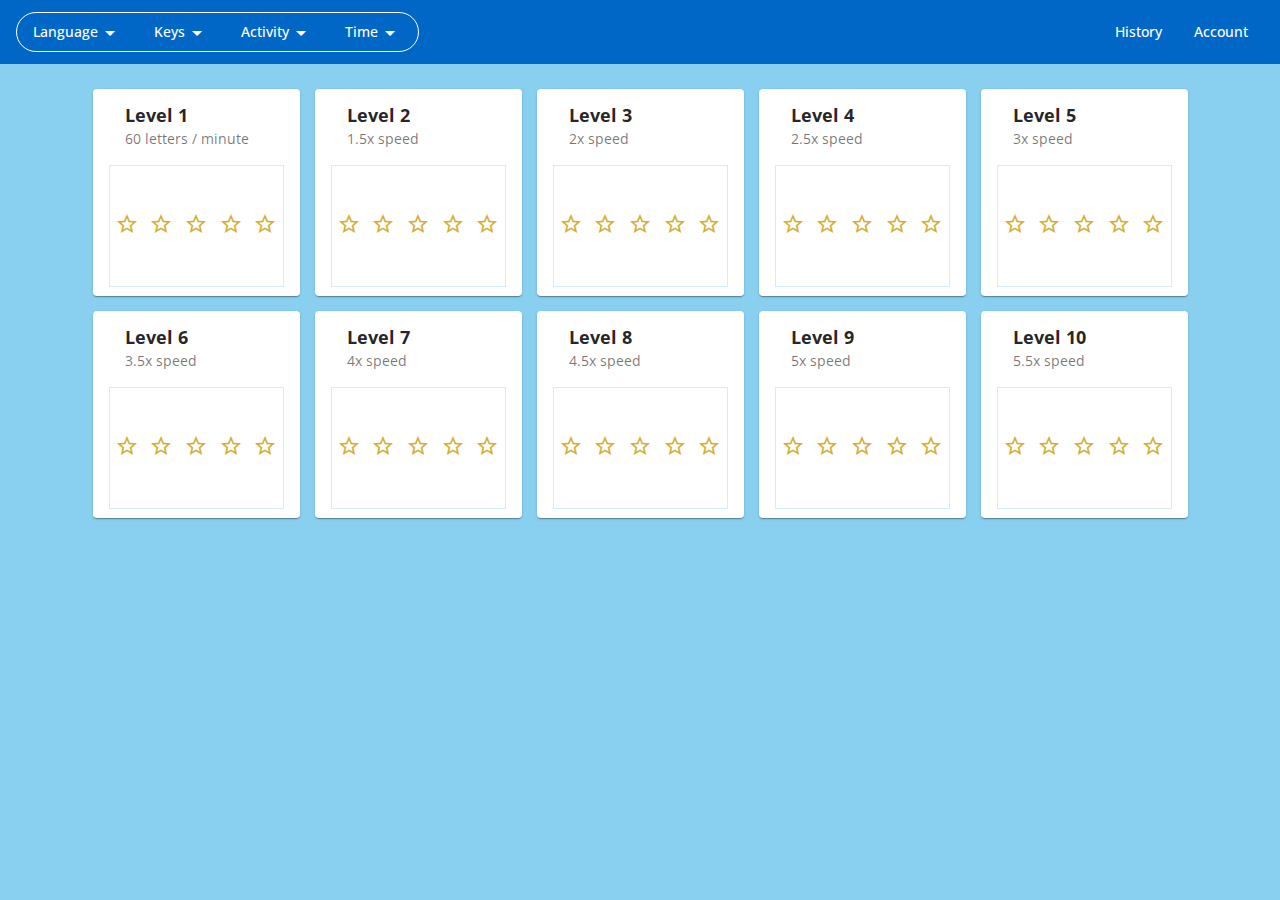
==== commit f2e7e0f5: "Auto-generated commit" ====
--- a/index.html
+++ b/index.html
@@ -27,11 +27,11 @@
   <link href="https://fonts.googleapis.com/icon?family=Material+Icons" rel="stylesheet"/>
   <link rel="manifest" href="manifest.json">
   <meta name="theme-color" content="#1976d2">
-<link rel="stylesheet" href="styles.b54f264f26a3fe650822.css"></head>
+<link rel="stylesheet" href="styles.f7fb39f5f91018c540ff.css"></head>
 
 <body class="mat-app-background; mat-typography">
   <app-root></app-root>
   <noscript>Please enable JavaScript to continue using this application.</noscript>
-<script type="text/javascript" src="runtime.c89342cf561cbdefdbc6.js"></script><script type="text/javascript" src="es2015-polyfills.01deec5b2033b45aed7c.js" nomodule></script><script type="text/javascript" src="polyfills.481858ef51fe27531859.js"></script><script type="text/javascript" src="main.94225e677e61a771b7f8.js"></script></body>
+<script type="text/javascript" src="runtime.bfd69cbcc7544f665476.js"></script><script type="text/javascript" src="es2015-polyfills.01deec5b2033b45aed7c.js" nomodule></script><script type="text/javascript" src="polyfills.481858ef51fe27531859.js"></script><script type="text/javascript" src="main.78ca17c4298bf737adae.js"></script></body>
 
 </html>--- a/styles.f7fb39f5f91018c540ff.css
+++ b/styles.f7fb39f5f91018c540ff.css
@@ -0,0 +1 @@
+.mat-display-4,.mat-typography .mat-display-4{letter-spacing:-.05em}.mat-display-3,.mat-typography .mat-display-3{letter-spacing:-.02em}.mat-display-2,.mat-typography .mat-display-2{letter-spacing:-.005em}.mat-form-field{font-size:inherit}@media print{.mat-form-field-appearance-legacy.mat-form-field-can-float .mat-input-server:focus+.mat-form-field-label-wrapper .mat-form-field-label,.mat-form-field-appearance-legacy.mat-form-field-can-float.mat-form-field-should-float .mat-form-field-label{-webkit-transform:translateY(-1.28122em) scale(.75);transform:translateY(-1.28122em) scale(.75)}.mat-form-field-appearance-legacy.mat-form-field-can-float .mat-form-field-autofill-control:-webkit-autofill+.mat-form-field-label-wrapper .mat-form-field-label{-webkit-transform:translateY(-1.28121em) scale(.75);transform:translateY(-1.28121em) scale(.75)}.mat-form-field-appearance-legacy.mat-form-field-can-float .mat-input-server[label]:not(:label-shown)+.mat-form-field-label-wrapper .mat-form-field-label{-webkit-transform:translateY(-1.2812em) scale(.75);transform:translateY(-1.2812em) scale(.75)}}.mat-ripple{overflow:hidden;position:relative}.mat-ripple.mat-ripple-unbounded{overflow:visible}.mat-ripple-element{position:absolute;border-radius:50%;pointer-events:none;transition:opacity,-webkit-transform 0s cubic-bezier(0,0,.2,1);transition:opacity,transform 0s cubic-bezier(0,0,.2,1);transition:opacity,transform 0s cubic-bezier(0,0,.2,1),-webkit-transform 0s cubic-bezier(0,0,.2,1);-webkit-transform:scale(0);transform:scale(0)}@media (-ms-high-contrast:active){.mat-ripple-element{display:none}}.cdk-visually-hidden{border:0;clip:rect(0 0 0 0);height:1px;margin:-1px;overflow:hidden;padding:0;position:absolute;width:1px;outline:0;-webkit-appearance:none;-moz-appearance:none}.cdk-global-overlay-wrapper,.cdk-overlay-container{pointer-events:none;top:0;left:0;height:100%;width:100%}.cdk-overlay-container{position:fixed;z-index:1000}.cdk-overlay-container:empty{display:none}.cdk-global-overlay-wrapper{display:flex;position:absolute;z-index:1000}.cdk-overlay-pane{position:absolute;pointer-events:auto;box-sizing:border-box;z-index:1000;display:flex;max-width:100%;max-height:100%}.cdk-overlay-backdrop{position:absolute;top:0;bottom:0;left:0;right:0;z-index:1000;pointer-events:auto;-webkit-tap-highlight-color:transparent;transition:opacity .4s cubic-bezier(.25,.8,.25,1);opacity:0}.cdk-overlay-backdrop.cdk-overlay-backdrop-showing{opacity:1}@media screen and (-ms-high-contrast:active){.cdk-overlay-backdrop.cdk-overlay-backdrop-showing{opacity:.6}}.cdk-overlay-dark-backdrop{background:rgba(0,0,0,.32)}.cdk-overlay-transparent-backdrop,.cdk-overlay-transparent-backdrop.cdk-overlay-backdrop-showing{opacity:0}.cdk-overlay-connected-position-bounding-box{position:absolute;z-index:1000;display:flex;flex-direction:column;min-width:1px;min-height:1px}.cdk-global-scrollblock{position:fixed;width:100%;overflow-y:scroll}@-webkit-keyframes cdk-text-field-autofill-start{/*!*/}@keyframes cdk-text-field-autofill-start{/*!*/}@-webkit-keyframes cdk-text-field-autofill-end{/*!*/}@keyframes cdk-text-field-autofill-end{/*!*/}.cdk-text-field-autofill-monitored:-webkit-autofill{-webkit-animation-name:cdk-text-field-autofill-start;animation-name:cdk-text-field-autofill-start}.cdk-text-field-autofill-monitored:not(:-webkit-autofill){-webkit-animation-name:cdk-text-field-autofill-end;animation-name:cdk-text-field-autofill-end}textarea.cdk-textarea-autosize{resize:none}textarea.cdk-textarea-autosize-measuring{height:auto!important;overflow:hidden!important;padding:2px 0!important;box-sizing:content-box!important}.mat-ripple-element{background-color:rgba(0,0,0,.1)}.mat-option{color:rgba(0,0,0,.87)}.mat-option.mat-selected:not(.mat-option-multiple):not(.mat-option-disabled),.mat-option:focus:not(.mat-option-disabled),.mat-option:hover:not(.mat-option-disabled){background:rgba(0,0,0,.04)}.mat-option.mat-active{background:rgba(0,0,0,.04);color:rgba(0,0,0,.87)}.mat-option.mat-option-disabled{color:rgba(0,0,0,.38)}.mat-primary .mat-option.mat-selected:not(.mat-option-disabled){color:#0067c7}.mat-accent .mat-option.mat-selected:not(.mat-option-disabled){color:#e91e63}.mat-warn .mat-option.mat-selected:not(.mat-option-disabled){color:#f44336}.mat-optgroup-label{color:rgba(0,0,0,.54)}.mat-optgroup-disabled .mat-optgroup-label{color:rgba(0,0,0,.38)}.mat-pseudo-checkbox{color:rgba(0,0,0,.54)}.mat-pseudo-checkbox::after{color:#fafafa}.mat-pseudo-checkbox-disabled{color:#b0b0b0}.mat-accent .mat-pseudo-checkbox-checked,.mat-accent .mat-pseudo-checkbox-indeterminate,.mat-pseudo-checkbox-checked,.mat-pseudo-checkbox-indeterminate{background:#e91e63}.mat-primary .mat-pseudo-checkbox-checked,.mat-primary .mat-pseudo-checkbox-indeterminate{background:#0067c7}.mat-warn .mat-pseudo-checkbox-checked,.mat-warn .mat-pseudo-checkbox-indeterminate{background:#f44336}.mat-pseudo-checkbox-checked.mat-pseudo-checkbox-disabled,.mat-pseudo-checkbox-indeterminate.mat-pseudo-checkbox-disabled{background:#b0b0b0}.mat-elevation-z0{box-shadow:0 0 0 0 rgba(0,0,0,.2),0 0 0 0 rgba(0,0,0,.14),0 0 0 0 rgba(0,0,0,.12)}.mat-elevation-z1{box-shadow:0 2px 1px -1px rgba(0,0,0,.2),0 1px 1px 0 rgba(0,0,0,.14),0 1px 3px 0 rgba(0,0,0,.12)}.mat-elevation-z2{box-shadow:0 3px 1px -2px rgba(0,0,0,.2),0 2px 2px 0 rgba(0,0,0,.14),0 1px 5px 0 rgba(0,0,0,.12)}.mat-elevation-z3{box-shadow:0 3px 3px -2px rgba(0,0,0,.2),0 3px 4px 0 rgba(0,0,0,.14),0 1px 8px 0 rgba(0,0,0,.12)}.mat-elevation-z4{box-shadow:0 2px 4px -1px rgba(0,0,0,.2),0 4px 5px 0 rgba(0,0,0,.14),0 1px 10px 0 rgba(0,0,0,.12)}.mat-elevation-z5{box-shadow:0 3px 5px -1px rgba(0,0,0,.2),0 5px 8px 0 rgba(0,0,0,.14),0 1px 14px 0 rgba(0,0,0,.12)}.mat-elevation-z6{box-shadow:0 3px 5px -1px rgba(0,0,0,.2),0 6px 10px 0 rgba(0,0,0,.14),0 1px 18px 0 rgba(0,0,0,.12)}.mat-elevation-z7{box-shadow:0 4px 5px -2px rgba(0,0,0,.2),0 7px 10px 1px rgba(0,0,0,.14),0 2px 16px 1px rgba(0,0,0,.12)}.mat-elevation-z8{box-shadow:0 5px 5px -3px rgba(0,0,0,.2),0 8px 10px 1px rgba(0,0,0,.14),0 3px 14px 2px rgba(0,0,0,.12)}.mat-elevation-z9{box-shadow:0 5px 6px -3px rgba(0,0,0,.2),0 9px 12px 1px rgba(0,0,0,.14),0 3px 16px 2px rgba(0,0,0,.12)}.mat-elevation-z10{box-shadow:0 6px 6px -3px rgba(0,0,0,.2),0 10px 14px 1px rgba(0,0,0,.14),0 4px 18px 3px rgba(0,0,0,.12)}.mat-elevation-z11{box-shadow:0 6px 7px -4px rgba(0,0,0,.2),0 11px 15px 1px rgba(0,0,0,.14),0 4px 20px 3px rgba(0,0,0,.12)}.mat-elevation-z12{box-shadow:0 7px 8px -4px rgba(0,0,0,.2),0 12px 17px 2px rgba(0,0,0,.14),0 5px 22px 4px rgba(0,0,0,.12)}.mat-elevation-z13{box-shadow:0 7px 8px -4px rgba(0,0,0,.2),0 13px 19px 2px rgba(0,0,0,.14),0 5px 24px 4px rgba(0,0,0,.12)}.mat-elevation-z14{box-shadow:0 7px 9px -4px rgba(0,0,0,.2),0 14px 21px 2px rgba(0,0,0,.14),0 5px 26px 4px rgba(0,0,0,.12)}.mat-elevation-z15{box-shadow:0 8px 9px -5px rgba(0,0,0,.2),0 15px 22px 2px rgba(0,0,0,.14),0 6px 28px 5px rgba(0,0,0,.12)}.mat-elevation-z16{box-shadow:0 8px 10px -5px rgba(0,0,0,.2),0 16px 24px 2px rgba(0,0,0,.14),0 6px 30px 5px rgba(0,0,0,.12)}.mat-elevation-z17{box-shadow:0 8px 11px -5px rgba(0,0,0,.2),0 17px 26px 2px rgba(0,0,0,.14),0 6px 32px 5px rgba(0,0,0,.12)}.mat-elevation-z18{box-shadow:0 9px 11px -5px rgba(0,0,0,.2),0 18px 28px 2px rgba(0,0,0,.14),0 7px 34px 6px rgba(0,0,0,.12)}.mat-elevation-z19{box-shadow:0 9px 12px -6px rgba(0,0,0,.2),0 19px 29px 2px rgba(0,0,0,.14),0 7px 36px 6px rgba(0,0,0,.12)}.mat-elevation-z20{box-shadow:0 10px 13px -6px rgba(0,0,0,.2),0 20px 31px 3px rgba(0,0,0,.14),0 8px 38px 7px rgba(0,0,0,.12)}.mat-elevation-z21{box-shadow:0 10px 13px -6px rgba(0,0,0,.2),0 21px 33px 3px rgba(0,0,0,.14),0 8px 40px 7px rgba(0,0,0,.12)}.mat-elevation-z22{box-shadow:0 10px 14px -6px rgba(0,0,0,.2),0 22px 35px 3px rgba(0,0,0,.14),0 8px 42px 7px rgba(0,0,0,.12)}.mat-elevation-z23{box-shadow:0 11px 14px -7px rgba(0,0,0,.2),0 23px 36px 3px rgba(0,0,0,.14),0 9px 44px 8px rgba(0,0,0,.12)}.mat-elevation-z24{box-shadow:0 11px 15px -7px rgba(0,0,0,.2),0 24px 38px 3px rgba(0,0,0,.14),0 9px 46px 8px rgba(0,0,0,.12)}.mat-app-background{background-color:#fafafa;color:rgba(0,0,0,.87)}.mat-theme-loaded-marker{display:none}.mat-autocomplete-panel{background:#fff;color:rgba(0,0,0,.87)}.mat-autocomplete-panel:not([class*=mat-elevation-z]){box-shadow:0 2px 4px -1px rgba(0,0,0,.2),0 4px 5px 0 rgba(0,0,0,.14),0 1px 10px 0 rgba(0,0,0,.12)}.mat-autocomplete-panel .mat-option.mat-selected:not(.mat-active):not(:hover){background:#fff}.mat-autocomplete-panel .mat-option.mat-selected:not(.mat-active):not(:hover):not(.mat-option-disabled){color:rgba(0,0,0,.87)}@media (-ms-high-contrast:active){.mat-badge-content{outline:solid 1px;border-radius:0}.mat-checkbox-disabled{opacity:.5}}.mat-badge-accent .mat-badge-content{background:#e91e63;color:#fff}.mat-badge-warn .mat-badge-content{color:#fff;background:#f44336}.mat-badge{position:relative}.mat-badge-hidden .mat-badge-content{display:none}.mat-badge-disabled .mat-badge-content{background:#b9b9b9;color:rgba(0,0,0,.38)}.mat-badge-content{color:#fff;background:#0067c7;position:absolute;text-align:center;display:inline-block;border-radius:50%;transition:-webkit-transform .2s ease-in-out;transition:transform .2s ease-in-out;transition:transform .2s ease-in-out,-webkit-transform .2s ease-in-out;-webkit-transform:scale(.6);transform:scale(.6);overflow:hidden;white-space:nowrap;text-overflow:ellipsis;pointer-events:none;font-weight:600;font-size:12px;font-family:"Open Sans",sans-serif}.mat-badge-content.mat-badge-active{-webkit-transform:none;transform:none}.mat-badge-small .mat-badge-content{width:16px;height:16px;line-height:16px;font-size:6px}.mat-badge-small.mat-badge-above .mat-badge-content{top:-8px}.mat-badge-small.mat-badge-below .mat-badge-content{bottom:-8px}.mat-badge-small.mat-badge-before .mat-badge-content{left:-16px}[dir=rtl] .mat-badge-small.mat-badge-before .mat-badge-content{left:auto;right:-16px}.mat-badge-small.mat-badge-after .mat-badge-content{right:-16px}[dir=rtl] .mat-badge-small.mat-badge-after .mat-badge-content{right:auto;left:-16px}.mat-badge-small.mat-badge-overlap.mat-badge-before .mat-badge-content{left:-8px}[dir=rtl] .mat-badge-small.mat-badge-overlap.mat-badge-before .mat-badge-content{left:auto;right:-8px}.mat-badge-small.mat-badge-overlap.mat-badge-after .mat-badge-content{right:-8px}[dir=rtl] .mat-badge-small.mat-badge-overlap.mat-badge-after .mat-badge-content{right:auto;left:-8px}.mat-badge-medium .mat-badge-content{width:22px;height:22px;line-height:22px}.mat-badge-medium.mat-badge-above .mat-badge-content{top:-11px}.mat-badge-medium.mat-badge-below .mat-badge-content{bottom:-11px}.mat-badge-medium.mat-badge-before .mat-badge-content{left:-22px}[dir=rtl] .mat-badge-medium.mat-badge-before .mat-badge-content{left:auto;right:-22px}.mat-badge-medium.mat-badge-after .mat-badge-content{right:-22px}[dir=rtl] .mat-badge-medium.mat-badge-after .mat-badge-content{right:auto;left:-22px}.mat-badge-medium.mat-badge-overlap.mat-badge-before .mat-badge-content{left:-11px}[dir=rtl] .mat-badge-medium.mat-badge-overlap.mat-badge-before .mat-badge-content{left:auto;right:-11px}.mat-badge-medium.mat-badge-overlap.mat-badge-after .mat-badge-content{right:-11px}[dir=rtl] .mat-badge-medium.mat-badge-overlap.mat-badge-after .mat-badge-content{right:auto;left:-11px}.mat-badge-large .mat-badge-content{width:28px;height:28px;line-height:28px;font-size:24px}.mat-badge-large.mat-badge-above .mat-badge-content{top:-14px}.mat-badge-large.mat-badge-below .mat-badge-content{bottom:-14px}.mat-badge-large.mat-badge-before .mat-badge-content{left:-28px}[dir=rtl] .mat-badge-large.mat-badge-before .mat-badge-content{left:auto;right:-28px}.mat-badge-large.mat-badge-after .mat-badge-content{right:-28px}[dir=rtl] .mat-badge-large.mat-badge-after .mat-badge-content{right:auto;left:-28px}.mat-badge-large.mat-badge-overlap.mat-badge-before .mat-badge-content{left:-14px}[dir=rtl] .mat-badge-large.mat-badge-overlap.mat-badge-before .mat-badge-content{left:auto;right:-14px}.mat-badge-large.mat-badge-overlap.mat-badge-after .mat-badge-content{right:-14px}[dir=rtl] .mat-badge-large.mat-badge-overlap.mat-badge-after .mat-badge-content{right:auto;left:-14px}.mat-bottom-sheet-container{box-shadow:0 8px 10px -5px rgba(0,0,0,.2),0 16px 24px 2px rgba(0,0,0,.14),0 6px 30px 5px rgba(0,0,0,.12);background:#fff;color:rgba(0,0,0,.87)}.mat-button,.mat-icon-button,.mat-stroked-button{color:inherit;background:0 0}.mat-button.mat-primary,.mat-icon-button.mat-primary,.mat-stroked-button.mat-primary{color:#0067c7}.mat-button.mat-accent,.mat-icon-button.mat-accent,.mat-stroked-button.mat-accent{color:#e91e63}.mat-button.mat-warn,.mat-icon-button.mat-warn,.mat-stroked-button.mat-warn{color:#f44336}.mat-button.mat-accent[disabled],.mat-button.mat-primary[disabled],.mat-button.mat-warn[disabled],.mat-button[disabled][disabled],.mat-icon-button.mat-accent[disabled],.mat-icon-button.mat-primary[disabled],.mat-icon-button.mat-warn[disabled],.mat-icon-button[disabled][disabled],.mat-stroked-button.mat-accent[disabled],.mat-stroked-button.mat-primary[disabled],.mat-stroked-button.mat-warn[disabled],.mat-stroked-button[disabled][disabled]{color:rgba(0,0,0,.26)}.mat-button.mat-primary .mat-button-focus-overlay,.mat-icon-button.mat-primary .mat-button-focus-overlay,.mat-stroked-button.mat-primary .mat-button-focus-overlay{background-color:#0067c7}.mat-button.mat-accent .mat-button-focus-overlay,.mat-icon-button.mat-accent .mat-button-focus-overlay,.mat-stroked-button.mat-accent .mat-button-focus-overlay{background-color:#e91e63}.mat-button.mat-warn .mat-button-focus-overlay,.mat-icon-button.mat-warn .mat-button-focus-overlay,.mat-stroked-button.mat-warn .mat-button-focus-overlay{background-color:#f44336}.mat-button[disabled] .mat-button-focus-overlay,.mat-icon-button[disabled] .mat-button-focus-overlay,.mat-stroked-button[disabled] .mat-button-focus-overlay{background-color:transparent}.mat-button .mat-ripple-element,.mat-icon-button .mat-ripple-element,.mat-stroked-button .mat-ripple-element{opacity:.1;background-color:currentColor}.mat-button-focus-overlay{background:#000}.mat-stroked-button:not([disabled]){border-color:rgba(0,0,0,.12)}.mat-fab,.mat-flat-button,.mat-mini-fab,.mat-raised-button{color:rgba(0,0,0,.87);background-color:#fff}.mat-fab.mat-accent,.mat-fab.mat-primary,.mat-fab.mat-warn,.mat-flat-button.mat-accent,.mat-flat-button.mat-primary,.mat-flat-button.mat-warn,.mat-mini-fab.mat-accent,.mat-mini-fab.mat-primary,.mat-mini-fab.mat-warn,.mat-raised-button.mat-accent,.mat-raised-button.mat-primary,.mat-raised-button.mat-warn{color:#fff}.mat-fab.mat-accent[disabled],.mat-fab.mat-primary[disabled],.mat-fab.mat-warn[disabled],.mat-fab[disabled][disabled],.mat-flat-button.mat-accent[disabled],.mat-flat-button.mat-primary[disabled],.mat-flat-button.mat-warn[disabled],.mat-flat-button[disabled][disabled],.mat-mini-fab.mat-accent[disabled],.mat-mini-fab.mat-primary[disabled],.mat-mini-fab.mat-warn[disabled],.mat-mini-fab[disabled][disabled],.mat-raised-button.mat-accent[disabled],.mat-raised-button.mat-primary[disabled],.mat-raised-button.mat-warn[disabled],.mat-raised-button[disabled][disabled]{color:rgba(0,0,0,.26);background-color:rgba(0,0,0,.12)}.mat-fab.mat-primary,.mat-flat-button.mat-primary,.mat-mini-fab.mat-primary,.mat-raised-button.mat-primary{background-color:#0067c7}.mat-fab.mat-accent,.mat-flat-button.mat-accent,.mat-mini-fab.mat-accent,.mat-raised-button.mat-accent{background-color:#e91e63}.mat-fab.mat-warn,.mat-flat-button.mat-warn,.mat-mini-fab.mat-warn,.mat-raised-button.mat-warn{background-color:#f44336}.mat-fab.mat-accent .mat-ripple-element,.mat-fab.mat-primary .mat-ripple-element,.mat-fab.mat-warn .mat-ripple-element,.mat-flat-button.mat-accent .mat-ripple-element,.mat-flat-button.mat-primary .mat-ripple-element,.mat-flat-button.mat-warn .mat-ripple-element,.mat-mini-fab.mat-accent .mat-ripple-element,.mat-mini-fab.mat-primary .mat-ripple-element,.mat-mini-fab.mat-warn .mat-ripple-element,.mat-raised-button.mat-accent .mat-ripple-element,.mat-raised-button.mat-primary .mat-ripple-element,.mat-raised-button.mat-warn .mat-ripple-element{background-color:rgba(255,255,255,.1)}.mat-flat-button:not([class*=mat-elevation-z]),.mat-stroked-button:not([class*=mat-elevation-z]){box-shadow:0 0 0 0 rgba(0,0,0,.2),0 0 0 0 rgba(0,0,0,.14),0 0 0 0 rgba(0,0,0,.12)}.mat-raised-button:not([class*=mat-elevation-z]){box-shadow:0 3px 1px -2px rgba(0,0,0,.2),0 2px 2px 0 rgba(0,0,0,.14),0 1px 5px 0 rgba(0,0,0,.12)}.mat-raised-button:not([disabled]):active:not([class*=mat-elevation-z]){box-shadow:0 5px 5px -3px rgba(0,0,0,.2),0 8px 10px 1px rgba(0,0,0,.14),0 3px 14px 2px rgba(0,0,0,.12)}.mat-raised-button[disabled]:not([class*=mat-elevation-z]){box-shadow:0 0 0 0 rgba(0,0,0,.2),0 0 0 0 rgba(0,0,0,.14),0 0 0 0 rgba(0,0,0,.12)}.mat-fab:not([class*=mat-elevation-z]),.mat-mini-fab:not([class*=mat-elevation-z]){box-shadow:0 3px 5px -1px rgba(0,0,0,.2),0 6px 10px 0 rgba(0,0,0,.14),0 1px 18px 0 rgba(0,0,0,.12)}.mat-fab:not([disabled]):active:not([class*=mat-elevation-z]),.mat-mini-fab:not([disabled]):active:not([class*=mat-elevation-z]){box-shadow:0 7px 8px -4px rgba(0,0,0,.2),0 12px 17px 2px rgba(0,0,0,.14),0 5px 22px 4px rgba(0,0,0,.12)}.mat-fab[disabled]:not([class*=mat-elevation-z]),.mat-mini-fab[disabled]:not([class*=mat-elevation-z]){box-shadow:0 0 0 0 rgba(0,0,0,.2),0 0 0 0 rgba(0,0,0,.14),0 0 0 0 rgba(0,0,0,.12)}.mat-button-toggle-group,.mat-button-toggle-standalone{box-shadow:0 3px 1px -2px rgba(0,0,0,.2),0 2px 2px 0 rgba(0,0,0,.14),0 1px 5px 0 rgba(0,0,0,.12)}.mat-button-toggle-group-appearance-standard,.mat-button-toggle-standalone.mat-button-toggle-appearance-standard{box-shadow:none;border:1px solid rgba(0,0,0,.12)}.mat-button-toggle{color:rgba(0,0,0,.38)}.mat-button-toggle .mat-button-toggle-focus-overlay{background-color:rgba(0,0,0,.12)}.mat-button-toggle-appearance-standard{color:rgba(0,0,0,.87);background:#fff}.mat-button-toggle-appearance-standard .mat-button-toggle-focus-overlay{background-color:#000}.mat-button-toggle-group-appearance-standard .mat-button-toggle+.mat-button-toggle{border-left:1px solid rgba(0,0,0,.12)}[dir=rtl] .mat-button-toggle-group-appearance-standard .mat-button-toggle+.mat-button-toggle{border-left:none;border-right:1px solid rgba(0,0,0,.12)}.mat-button-toggle-group-appearance-standard.mat-button-toggle-vertical .mat-button-toggle+.mat-button-toggle{border-left:none;border-right:none;border-top:1px solid rgba(0,0,0,.12)}.mat-button-toggle-checked{background-color:#e0e0e0;color:rgba(0,0,0,.54)}.mat-button-toggle-checked.mat-button-toggle-appearance-standard{color:rgba(0,0,0,.87)}.mat-button-toggle-disabled{color:rgba(0,0,0,.26);background-color:#eee}.mat-button-toggle-disabled.mat-button-toggle-appearance-standard{background:#fff}.mat-button-toggle-disabled.mat-button-toggle-checked{background-color:#bdbdbd}.mat-card{background:#fff;color:rgba(0,0,0,.87)}.mat-card:not([class*=mat-elevation-z]){box-shadow:0 2px 1px -1px rgba(0,0,0,.2),0 1px 1px 0 rgba(0,0,0,.14),0 1px 3px 0 rgba(0,0,0,.12)}.mat-card.mat-card-flat:not([class*=mat-elevation-z]){box-shadow:0 0 0 0 rgba(0,0,0,.2),0 0 0 0 rgba(0,0,0,.14),0 0 0 0 rgba(0,0,0,.12)}.mat-card-subtitle{color:rgba(0,0,0,.54)}.mat-checkbox-frame{border-color:rgba(0,0,0,.54)}.mat-checkbox-checkmark{fill:#fafafa}.mat-checkbox-checkmark-path{stroke:#fafafa!important}@media (-ms-high-contrast:black-on-white){.mat-checkbox-checkmark-path{stroke:#000!important}}.mat-checkbox-mixedmark{background-color:#fafafa}.mat-checkbox-checked.mat-primary .mat-checkbox-background,.mat-checkbox-indeterminate.mat-primary .mat-checkbox-background{background-color:#0067c7}.mat-checkbox-checked.mat-accent .mat-checkbox-background,.mat-checkbox-indeterminate.mat-accent .mat-checkbox-background{background-color:#e91e63}.mat-checkbox-checked.mat-warn .mat-checkbox-background,.mat-checkbox-indeterminate.mat-warn .mat-checkbox-background{background-color:#f44336}.mat-checkbox-disabled.mat-checkbox-checked .mat-checkbox-background,.mat-checkbox-disabled.mat-checkbox-indeterminate .mat-checkbox-background{background-color:#b0b0b0}.mat-checkbox-disabled:not(.mat-checkbox-checked) .mat-checkbox-frame{border-color:#b0b0b0}.mat-checkbox-disabled .mat-checkbox-label{color:rgba(0,0,0,.54)}@media (-ms-high-contrast:active){.mat-checkbox-background{background:0 0}}.mat-checkbox:not(.mat-checkbox-disabled).mat-primary .mat-checkbox-ripple .mat-ripple-element{background-color:#0067c7}.mat-checkbox:not(.mat-checkbox-disabled).mat-accent .mat-checkbox-ripple .mat-ripple-element{background-color:#e91e63}.mat-checkbox:not(.mat-checkbox-disabled).mat-warn .mat-checkbox-ripple .mat-ripple-element{background-color:#f44336}.mat-chip.mat-standard-chip{background-color:#e0e0e0;color:rgba(0,0,0,.87)}.mat-chip.mat-standard-chip .mat-chip-remove{color:rgba(0,0,0,.87);opacity:.4}.mat-chip.mat-standard-chip:not(.mat-chip-disabled):active{box-shadow:0 3px 3px -2px rgba(0,0,0,.2),0 3px 4px 0 rgba(0,0,0,.14),0 1px 8px 0 rgba(0,0,0,.12)}.mat-chip.mat-standard-chip:not(.mat-chip-disabled) .mat-chip-remove:hover{opacity:.54}.mat-chip.mat-standard-chip.mat-chip-disabled{opacity:.4}.mat-chip.mat-standard-chip::after{background:#000}.mat-chip.mat-standard-chip.mat-chip-selected.mat-primary{background-color:#0067c7;color:#fff}.mat-chip.mat-standard-chip.mat-chip-selected.mat-primary .mat-chip-remove{color:#fff;opacity:.4}.mat-chip.mat-standard-chip.mat-chip-selected.mat-primary .mat-ripple-element{background:rgba(255,255,255,.1)}.mat-chip.mat-standard-chip.mat-chip-selected.mat-warn{background-color:#f44336;color:#fff}.mat-chip.mat-standard-chip.mat-chip-selected.mat-warn .mat-chip-remove{color:#fff;opacity:.4}.mat-chip.mat-standard-chip.mat-chip-selected.mat-warn .mat-ripple-element{background:rgba(255,255,255,.1)}.mat-chip.mat-standard-chip.mat-chip-selected.mat-accent{background-color:#e91e63;color:#fff}.mat-chip.mat-standard-chip.mat-chip-selected.mat-accent .mat-chip-remove{color:#fff;opacity:.4}.mat-chip.mat-standard-chip.mat-chip-selected.mat-accent .mat-ripple-element{background:rgba(255,255,255,.1)}.mat-table{background:#fff}.mat-table tbody,.mat-table tfoot,.mat-table thead,.mat-table-sticky,[mat-footer-row],[mat-header-row],[mat-row],mat-footer-row,mat-header-row,mat-row{background:inherit}mat-footer-row,mat-header-row,mat-row,td.mat-cell,td.mat-footer-cell,th.mat-header-cell{border-bottom-color:rgba(0,0,0,.12)}.mat-header-cell{color:rgba(0,0,0,.54)}.mat-cell,.mat-footer-cell{color:rgba(0,0,0,.87)}.mat-calendar-arrow{border-top-color:rgba(0,0,0,.54)}.mat-datepicker-content .mat-calendar-next-button,.mat-datepicker-content .mat-calendar-previous-button,.mat-datepicker-toggle{color:rgba(0,0,0,.54)}.mat-calendar-table-header{color:rgba(0,0,0,.38)}.mat-calendar-table-header-divider::after{background:rgba(0,0,0,.12)}.mat-calendar-body-label{color:rgba(0,0,0,.54)}.mat-calendar-body-cell-content{color:rgba(0,0,0,.87);border-color:transparent}.mat-calendar-body-disabled>.mat-calendar-body-cell-content:not(.mat-calendar-body-selected){color:rgba(0,0,0,.38)}.cdk-keyboard-focused .mat-calendar-body-active>.mat-calendar-body-cell-content:not(.mat-calendar-body-selected),.cdk-program-focused .mat-calendar-body-active>.mat-calendar-body-cell-content:not(.mat-calendar-body-selected),.mat-calendar-body-cell:not(.mat-calendar-body-disabled):hover>.mat-calendar-body-cell-content:not(.mat-calendar-body-selected){background-color:rgba(0,0,0,.04)}.mat-calendar-body-today:not(.mat-calendar-body-selected){border-color:rgba(0,0,0,.38)}.mat-calendar-body-disabled>.mat-calendar-body-today:not(.mat-calendar-body-selected){border-color:rgba(0,0,0,.18)}.mat-calendar-body-selected{background-color:#0067c7;color:#fff}.mat-calendar-body-disabled>.mat-calendar-body-selected{background-color:rgba(0,103,199,.4)}.mat-calendar-body-today.mat-calendar-body-selected{box-shadow:inset 0 0 0 1px #fff}.mat-datepicker-content{box-shadow:0 2px 4px -1px rgba(0,0,0,.2),0 4px 5px 0 rgba(0,0,0,.14),0 1px 10px 0 rgba(0,0,0,.12);background-color:#fff;color:rgba(0,0,0,.87)}.mat-datepicker-content.mat-accent .mat-calendar-body-selected{background-color:#e91e63;color:#fff}.mat-datepicker-content.mat-accent .mat-calendar-body-disabled>.mat-calendar-body-selected{background-color:rgba(233,30,99,.4)}.mat-datepicker-content.mat-accent .mat-calendar-body-today.mat-calendar-body-selected{box-shadow:inset 0 0 0 1px #fff}.mat-datepicker-content.mat-warn .mat-calendar-body-selected{background-color:#f44336;color:#fff}.mat-datepicker-content.mat-warn .mat-calendar-body-disabled>.mat-calendar-body-selected{background-color:rgba(244,67,54,.4)}.mat-datepicker-content.mat-warn .mat-calendar-body-today.mat-calendar-body-selected{box-shadow:inset 0 0 0 1px #fff}.mat-datepicker-content-touch{box-shadow:0 0 0 0 rgba(0,0,0,.2),0 0 0 0 rgba(0,0,0,.14),0 0 0 0 rgba(0,0,0,.12)}.mat-datepicker-toggle-active{color:#0067c7}.mat-datepicker-toggle-active.mat-accent{color:#e91e63}.mat-datepicker-toggle-active.mat-warn{color:#f44336}.mat-dialog-container{box-shadow:0 11px 15px -7px rgba(0,0,0,.2),0 24px 38px 3px rgba(0,0,0,.14),0 9px 46px 8px rgba(0,0,0,.12);background:#fff;color:rgba(0,0,0,.87)}.mat-divider{border-top-color:rgba(0,0,0,.12)}.mat-divider-vertical{border-right-color:rgba(0,0,0,.12)}.mat-expansion-panel{background:#fff;color:rgba(0,0,0,.87)}.mat-expansion-panel:not([class*=mat-elevation-z]){box-shadow:0 3px 1px -2px rgba(0,0,0,.2),0 2px 2px 0 rgba(0,0,0,.14),0 1px 5px 0 rgba(0,0,0,.12)}.mat-action-row{border-top-color:rgba(0,0,0,.12)}.mat-expansion-panel:not(.mat-expanded) .mat-expansion-panel-header:not([aria-disabled=true]).cdk-keyboard-focused,.mat-expansion-panel:not(.mat-expanded) .mat-expansion-panel-header:not([aria-disabled=true]).cdk-program-focused,.mat-expansion-panel:not(.mat-expanded) .mat-expansion-panel-header:not([aria-disabled=true]):hover{background:rgba(0,0,0,.04)}@media (hover:none){.mat-expansion-panel:not(.mat-expanded):not([aria-disabled=true]) .mat-expansion-panel-header:hover{background:#fff}}.mat-expansion-panel-header-title{color:rgba(0,0,0,.87)}.mat-expansion-indicator::after,.mat-expansion-panel-header-description{color:rgba(0,0,0,.54)}.mat-expansion-panel-header[aria-disabled=true]{color:rgba(0,0,0,.26)}.mat-expansion-panel-header[aria-disabled=true] .mat-expansion-panel-header-description,.mat-expansion-panel-header[aria-disabled=true] .mat-expansion-panel-header-title{color:inherit}.mat-form-field-label,.mat-hint{color:rgba(0,0,0,.6)}.mat-form-field.mat-focused .mat-form-field-label{color:#0067c7}.mat-form-field.mat-focused .mat-form-field-label.mat-accent{color:#e91e63}.mat-form-field.mat-focused .mat-form-field-label.mat-warn{color:#f44336}.mat-focused .mat-form-field-required-marker{color:#e91e63}.mat-form-field-ripple{background-color:rgba(0,0,0,.87)}.mat-form-field.mat-focused .mat-form-field-ripple{background-color:#0067c7}.mat-form-field.mat-focused .mat-form-field-ripple.mat-accent{background-color:#e91e63}.mat-form-field.mat-focused .mat-form-field-ripple.mat-warn{background-color:#f44336}.mat-form-field-type-mat-native-select.mat-focused:not(.mat-form-field-invalid) .mat-form-field-infix::after{color:#0067c7}.mat-form-field-type-mat-native-select.mat-focused:not(.mat-form-field-invalid).mat-accent .mat-form-field-infix::after{color:#e91e63}.mat-form-field-type-mat-native-select.mat-focused:not(.mat-form-field-invalid).mat-warn .mat-form-field-infix::after,.mat-form-field.mat-form-field-invalid .mat-form-field-label,.mat-form-field.mat-form-field-invalid .mat-form-field-label .mat-form-field-required-marker,.mat-form-field.mat-form-field-invalid .mat-form-field-label.mat-accent{color:#f44336}.mat-form-field.mat-form-field-invalid .mat-form-field-ripple,.mat-form-field.mat-form-field-invalid .mat-form-field-ripple.mat-accent{background-color:#f44336}.mat-error{color:#f44336}.mat-form-field-appearance-legacy .mat-form-field-label,.mat-form-field-appearance-legacy .mat-hint{color:rgba(0,0,0,.54)}.mat-form-field-appearance-legacy .mat-form-field-underline{background-color:rgba(0,0,0,.42);bottom:1.25em}.mat-form-field-appearance-legacy.mat-form-field-disabled .mat-form-field-underline{background-image:linear-gradient(to right,rgba(0,0,0,.42) 0,rgba(0,0,0,.42) 33%,transparent 0);background-size:4px 100%;background-repeat:repeat-x}.mat-form-field-appearance-standard .mat-form-field-underline{background-color:rgba(0,0,0,.42)}.mat-form-field-appearance-standard.mat-form-field-disabled .mat-form-field-underline{background-image:linear-gradient(to right,rgba(0,0,0,.42) 0,rgba(0,0,0,.42) 33%,transparent 0);background-size:4px 100%;background-repeat:repeat-x}.mat-form-field-appearance-fill .mat-form-field-flex{background-color:rgba(0,0,0,.04)}.mat-form-field-appearance-fill.mat-form-field-disabled .mat-form-field-flex{background-color:rgba(0,0,0,.02)}.mat-form-field-appearance-fill .mat-form-field-underline::before{background-color:rgba(0,0,0,.42)}.mat-form-field-appearance-fill.mat-form-field-disabled .mat-form-field-label{color:rgba(0,0,0,.38)}.mat-form-field-appearance-fill.mat-form-field-disabled .mat-form-field-underline::before{background-color:transparent}.mat-form-field-appearance-outline .mat-form-field-outline{color:rgba(0,0,0,.12)}.mat-form-field-appearance-outline .mat-form-field-outline-thick{color:rgba(0,0,0,.87)}.mat-form-field-appearance-outline.mat-focused .mat-form-field-outline-thick{color:#0067c7}.mat-form-field-appearance-outline.mat-focused.mat-accent .mat-form-field-outline-thick{color:#e91e63}.mat-form-field-appearance-outline.mat-focused.mat-warn .mat-form-field-outline-thick,.mat-form-field-appearance-outline.mat-form-field-invalid.mat-form-field-invalid .mat-form-field-outline-thick{color:#f44336}.mat-form-field-appearance-outline.mat-form-field-disabled .mat-form-field-label{color:rgba(0,0,0,.38)}.mat-form-field-appearance-outline.mat-form-field-disabled .mat-form-field-outline{color:rgba(0,0,0,.06)}.mat-icon.mat-primary{color:#0067c7}.mat-icon.mat-accent{color:#e91e63}.mat-icon.mat-warn{color:#f44336}.mat-form-field-type-mat-native-select .mat-form-field-infix::after{color:rgba(0,0,0,.54)}.mat-form-field-type-mat-native-select.mat-form-field-disabled .mat-form-field-infix::after,.mat-input-element:disabled{color:rgba(0,0,0,.38)}.mat-input-element{caret-color:#0067c7}.mat-input-element::-ms-input-placeholder{color:rgba(0,0,0,.42)}.mat-input-element::placeholder{color:rgba(0,0,0,.42)}.mat-input-element::-moz-placeholder{color:rgba(0,0,0,.42)}.mat-input-element::-webkit-input-placeholder{color:rgba(0,0,0,.42)}.mat-input-element:-ms-input-placeholder{color:rgba(0,0,0,.42)}.mat-accent .mat-input-element{caret-color:#e91e63}.mat-form-field-invalid .mat-input-element,.mat-warn .mat-input-element{caret-color:#f44336}.mat-form-field-type-mat-native-select.mat-form-field-invalid .mat-form-field-infix::after{color:#f44336}.mat-list-base .mat-list-item,.mat-list-base .mat-list-option{color:rgba(0,0,0,.87)}.mat-list-base .mat-subheader{color:rgba(0,0,0,.54)}.mat-list-item-disabled{background-color:#eee}.mat-action-list .mat-list-item:focus,.mat-action-list .mat-list-item:hover,.mat-list-option:focus,.mat-list-option:hover,.mat-nav-list .mat-list-item:focus,.mat-nav-list .mat-list-item:hover{background:rgba(0,0,0,.04)}.mat-menu-panel{background:#fff}.mat-menu-panel:not([class*=mat-elevation-z]){box-shadow:0 2px 4px -1px rgba(0,0,0,.2),0 4px 5px 0 rgba(0,0,0,.14),0 1px 10px 0 rgba(0,0,0,.12)}.mat-menu-item{background:0 0;color:rgba(0,0,0,.87)}.mat-menu-item[disabled],.mat-menu-item[disabled]::after{color:rgba(0,0,0,.38)}.mat-menu-item .mat-icon-no-color,.mat-menu-item-submenu-trigger::after{color:rgba(0,0,0,.54)}.mat-menu-item-highlighted:not([disabled]),.mat-menu-item.cdk-keyboard-focused:not([disabled]),.mat-menu-item.cdk-program-focused:not([disabled]),.mat-menu-item:hover:not([disabled]){background:rgba(0,0,0,.04)}.mat-paginator{background:#fff}.mat-paginator,.mat-paginator-page-size .mat-select-trigger{color:rgba(0,0,0,.54)}.mat-paginator-decrement,.mat-paginator-increment{border-top:2px solid rgba(0,0,0,.54);border-right:2px solid rgba(0,0,0,.54)}.mat-paginator-first,.mat-paginator-last{border-top:2px solid rgba(0,0,0,.54)}.mat-icon-button[disabled] .mat-paginator-decrement,.mat-icon-button[disabled] .mat-paginator-first,.mat-icon-button[disabled] .mat-paginator-increment,.mat-icon-button[disabled] .mat-paginator-last{border-color:rgba(0,0,0,.38)}.mat-progress-bar-background{fill:#b3d1ee}.mat-progress-bar-buffer{background-color:#b3d1ee}.mat-progress-bar-fill::after{background-color:#0067c7}.mat-progress-bar.mat-accent .mat-progress-bar-background{fill:#f8bbd0}.mat-progress-bar.mat-accent .mat-progress-bar-buffer{background-color:#f8bbd0}.mat-progress-bar.mat-accent .mat-progress-bar-fill::after{background-color:#e91e63}.mat-progress-bar.mat-warn .mat-progress-bar-background{fill:#ffcdd2}.mat-progress-bar.mat-warn .mat-progress-bar-buffer{background-color:#ffcdd2}.mat-progress-bar.mat-warn .mat-progress-bar-fill::after{background-color:#f44336}.mat-progress-spinner circle,.mat-spinner circle{stroke:#0067c7}.mat-progress-spinner.mat-accent circle,.mat-spinner.mat-accent circle{stroke:#e91e63}.mat-progress-spinner.mat-warn circle,.mat-spinner.mat-warn circle{stroke:#f44336}.mat-radio-outer-circle{border-color:rgba(0,0,0,.54)}.mat-radio-button.mat-primary.mat-radio-checked .mat-radio-outer-circle{border-color:#0067c7}.mat-radio-button.mat-primary .mat-radio-inner-circle,.mat-radio-button.mat-primary .mat-radio-ripple .mat-ripple-element:not(.mat-radio-persistent-ripple),.mat-radio-button.mat-primary.mat-radio-checked .mat-radio-persistent-ripple,.mat-radio-button.mat-primary:active .mat-radio-persistent-ripple{background-color:#0067c7}.mat-radio-button.mat-accent.mat-radio-checked .mat-radio-outer-circle{border-color:#e91e63}.mat-radio-button.mat-accent .mat-radio-inner-circle,.mat-radio-button.mat-accent .mat-radio-ripple .mat-ripple-element:not(.mat-radio-persistent-ripple),.mat-radio-button.mat-accent.mat-radio-checked .mat-radio-persistent-ripple,.mat-radio-button.mat-accent:active .mat-radio-persistent-ripple{background-color:#e91e63}.mat-radio-button.mat-warn.mat-radio-checked .mat-radio-outer-circle{border-color:#f44336}.mat-radio-button.mat-warn .mat-radio-inner-circle,.mat-radio-button.mat-warn .mat-radio-ripple .mat-ripple-element:not(.mat-radio-persistent-ripple),.mat-radio-button.mat-warn.mat-radio-checked .mat-radio-persistent-ripple,.mat-radio-button.mat-warn:active .mat-radio-persistent-ripple{background-color:#f44336}.mat-radio-button.mat-radio-disabled .mat-radio-outer-circle,.mat-radio-button.mat-radio-disabled.mat-radio-checked .mat-radio-outer-circle{border-color:rgba(0,0,0,.38)}.mat-radio-button.mat-radio-disabled .mat-radio-inner-circle,.mat-radio-button.mat-radio-disabled .mat-radio-ripple .mat-ripple-element{background-color:rgba(0,0,0,.38)}.mat-radio-button.mat-radio-disabled .mat-radio-label-content{color:rgba(0,0,0,.38)}.mat-radio-button .mat-ripple-element{background-color:#000}.mat-select-value{color:rgba(0,0,0,.87)}.mat-select-placeholder{color:rgba(0,0,0,.42)}.mat-select-disabled .mat-select-value{color:rgba(0,0,0,.38)}.mat-select-arrow{color:rgba(0,0,0,.54)}.mat-select-panel{background:#fff}.mat-select-panel:not([class*=mat-elevation-z]){box-shadow:0 2px 4px -1px rgba(0,0,0,.2),0 4px 5px 0 rgba(0,0,0,.14),0 1px 10px 0 rgba(0,0,0,.12)}.mat-select-panel .mat-option.mat-selected:not(.mat-option-multiple){background:rgba(0,0,0,.12)}.mat-form-field.mat-focused.mat-primary .mat-select-arrow{color:#0067c7}.mat-form-field.mat-focused.mat-accent .mat-select-arrow{color:#e91e63}.mat-form-field .mat-select.mat-select-invalid .mat-select-arrow,.mat-form-field.mat-focused.mat-warn .mat-select-arrow{color:#f44336}.mat-form-field .mat-select.mat-select-disabled .mat-select-arrow{color:rgba(0,0,0,.38)}.mat-drawer-container{background-color:#fafafa;color:rgba(0,0,0,.87)}.mat-drawer{background-color:#fff;color:rgba(0,0,0,.87)}.mat-drawer.mat-drawer-push{background-color:#fff}.mat-drawer:not(.mat-drawer-side){box-shadow:0 8px 10px -5px rgba(0,0,0,.2),0 16px 24px 2px rgba(0,0,0,.14),0 6px 30px 5px rgba(0,0,0,.12)}.mat-drawer-side{border-right:1px solid rgba(0,0,0,.12)}.mat-drawer-side.mat-drawer-end,[dir=rtl] .mat-drawer-side{border-left:1px solid rgba(0,0,0,.12);border-right:none}[dir=rtl] .mat-drawer-side.mat-drawer-end{border-left:none;border-right:1px solid rgba(0,0,0,.12)}.mat-drawer-backdrop.mat-drawer-shown{background-color:rgba(0,0,0,.6)}.mat-slide-toggle.mat-checked .mat-slide-toggle-thumb{background-color:#e91e63}.mat-slide-toggle.mat-checked .mat-slide-toggle-bar{background-color:rgba(233,30,99,.54)}.mat-slide-toggle.mat-checked .mat-ripple-element{background-color:#e91e63}.mat-slide-toggle.mat-primary.mat-checked .mat-slide-toggle-thumb{background-color:#0067c7}.mat-slide-toggle.mat-primary.mat-checked .mat-slide-toggle-bar{background-color:rgba(0,103,199,.54)}.mat-slide-toggle.mat-primary.mat-checked .mat-ripple-element{background-color:#0067c7}.mat-slide-toggle.mat-warn.mat-checked .mat-slide-toggle-thumb{background-color:#f44336}.mat-slide-toggle.mat-warn.mat-checked .mat-slide-toggle-bar{background-color:rgba(244,67,54,.54)}.mat-slide-toggle.mat-warn.mat-checked .mat-ripple-element{background-color:#f44336}.mat-slide-toggle:not(.mat-checked) .mat-ripple-element{background-color:#000}.mat-slide-toggle-thumb{box-shadow:0 2px 1px -1px rgba(0,0,0,.2),0 1px 1px 0 rgba(0,0,0,.14),0 1px 3px 0 rgba(0,0,0,.12);background-color:#fafafa}.mat-slide-toggle-bar{background-color:rgba(0,0,0,.38)}.mat-slider-track-background{background-color:rgba(0,0,0,.26)}.mat-primary .mat-slider-thumb,.mat-primary .mat-slider-thumb-label,.mat-primary .mat-slider-track-fill{background-color:#0067c7}.mat-primary .mat-slider-thumb-label-text{color:#fff}.mat-accent .mat-slider-thumb,.mat-accent .mat-slider-thumb-label,.mat-accent .mat-slider-track-fill{background-color:#e91e63}.mat-accent .mat-slider-thumb-label-text{color:#fff}.mat-warn .mat-slider-thumb,.mat-warn .mat-slider-thumb-label,.mat-warn .mat-slider-track-fill{background-color:#f44336}.mat-warn .mat-slider-thumb-label-text{color:#fff}.mat-slider-focus-ring{background-color:rgba(233,30,99,.2)}.cdk-focused .mat-slider-track-background,.mat-slider:hover .mat-slider-track-background{background-color:rgba(0,0,0,.38)}.mat-slider-disabled .mat-slider-thumb,.mat-slider-disabled .mat-slider-track-background,.mat-slider-disabled .mat-slider-track-fill,.mat-slider-disabled:hover .mat-slider-track-background{background-color:rgba(0,0,0,.26)}.mat-slider-min-value .mat-slider-focus-ring{background-color:rgba(0,0,0,.12)}.mat-slider-min-value.mat-slider-thumb-label-showing .mat-slider-thumb,.mat-slider-min-value.mat-slider-thumb-label-showing .mat-slider-thumb-label{background-color:rgba(0,0,0,.87)}.mat-slider-min-value.mat-slider-thumb-label-showing.cdk-focused .mat-slider-thumb,.mat-slider-min-value.mat-slider-thumb-label-showing.cdk-focused .mat-slider-thumb-label{background-color:rgba(0,0,0,.26)}.mat-slider-min-value:not(.mat-slider-thumb-label-showing) .mat-slider-thumb{border-color:rgba(0,0,0,.26);background-color:transparent}.mat-slider-min-value:not(.mat-slider-thumb-label-showing).cdk-focused .mat-slider-thumb,.mat-slider-min-value:not(.mat-slider-thumb-label-showing):hover .mat-slider-thumb{border-color:rgba(0,0,0,.38)}.mat-slider-min-value:not(.mat-slider-thumb-label-showing).cdk-focused.mat-slider-disabled .mat-slider-thumb,.mat-slider-min-value:not(.mat-slider-thumb-label-showing):hover.mat-slider-disabled .mat-slider-thumb{border-color:rgba(0,0,0,.26)}.mat-slider-has-ticks .mat-slider-wrapper::after{border-color:rgba(0,0,0,.7)}.mat-slider-horizontal .mat-slider-ticks{background-image:repeating-linear-gradient(to right,rgba(0,0,0,.7),rgba(0,0,0,.7) 2px,transparent 0,transparent);background-image:-moz-repeating-linear-gradient(.0001deg,rgba(0,0,0,.7),rgba(0,0,0,.7) 2px,transparent 0,transparent)}.mat-slider-vertical .mat-slider-ticks{background-image:repeating-linear-gradient(to bottom,rgba(0,0,0,.7),rgba(0,0,0,.7) 2px,transparent 0,transparent)}.mat-step-header.cdk-keyboard-focused,.mat-step-header.cdk-program-focused,.mat-step-header:hover{background-color:rgba(0,0,0,.04)}@media (hover:none){.mat-step-header:hover{background:0 0}}.mat-step-header .mat-step-label,.mat-step-header .mat-step-optional{color:rgba(0,0,0,.54)}.mat-step-header .mat-step-icon{background-color:rgba(0,0,0,.54);color:#fff}.mat-step-header .mat-step-icon-selected,.mat-step-header .mat-step-icon-state-done,.mat-step-header .mat-step-icon-state-edit{background-color:#0067c7;color:#fff}.mat-step-header .mat-step-icon-state-error{background-color:transparent;color:#f44336}.mat-step-header .mat-step-label.mat-step-label-active{color:rgba(0,0,0,.87)}.mat-step-header .mat-step-label.mat-step-label-error{color:#f44336}.mat-stepper-horizontal,.mat-stepper-vertical{background-color:#fff}.mat-stepper-vertical-line::before{border-left-color:rgba(0,0,0,.12)}.mat-horizontal-stepper-header::after,.mat-horizontal-stepper-header::before,.mat-stepper-horizontal-line{border-top-color:rgba(0,0,0,.12)}.mat-sort-header-arrow{color:#757575}.mat-tab-header,.mat-tab-nav-bar{border-bottom:1px solid rgba(0,0,0,.12)}.mat-tab-group-inverted-header .mat-tab-header,.mat-tab-group-inverted-header .mat-tab-nav-bar{border-top:1px solid rgba(0,0,0,.12);border-bottom:none}.mat-tab-label,.mat-tab-link{color:rgba(0,0,0,.87)}.mat-tab-label.mat-tab-disabled,.mat-tab-link.mat-tab-disabled{color:rgba(0,0,0,.38)}.mat-tab-header-pagination-chevron{border-color:rgba(0,0,0,.87)}.mat-tab-header-pagination-disabled .mat-tab-header-pagination-chevron{border-color:rgba(0,0,0,.38)}.mat-tab-group[class*=mat-background-] .mat-tab-header,.mat-tab-nav-bar[class*=mat-background-]{border-bottom:none;border-top:none}.mat-tab-group.mat-primary .mat-tab-label.cdk-keyboard-focused:not(.mat-tab-disabled),.mat-tab-group.mat-primary .mat-tab-label.cdk-program-focused:not(.mat-tab-disabled),.mat-tab-group.mat-primary .mat-tab-link.cdk-keyboard-focused:not(.mat-tab-disabled),.mat-tab-group.mat-primary .mat-tab-link.cdk-program-focused:not(.mat-tab-disabled),.mat-tab-nav-bar.mat-primary .mat-tab-label.cdk-keyboard-focused:not(.mat-tab-disabled),.mat-tab-nav-bar.mat-primary .mat-tab-label.cdk-program-focused:not(.mat-tab-disabled),.mat-tab-nav-bar.mat-primary .mat-tab-link.cdk-keyboard-focused:not(.mat-tab-disabled),.mat-tab-nav-bar.mat-primary .mat-tab-link.cdk-program-focused:not(.mat-tab-disabled){background-color:rgba(179,209,238,.3)}.mat-tab-group.mat-primary .mat-ink-bar,.mat-tab-nav-bar.mat-primary .mat-ink-bar{background-color:#0067c7}.mat-tab-group.mat-primary.mat-background-primary .mat-ink-bar,.mat-tab-nav-bar.mat-primary.mat-background-primary .mat-ink-bar{background-color:#fff}.mat-tab-group.mat-accent .mat-tab-label.cdk-keyboard-focused:not(.mat-tab-disabled),.mat-tab-group.mat-accent .mat-tab-label.cdk-program-focused:not(.mat-tab-disabled),.mat-tab-group.mat-accent .mat-tab-link.cdk-keyboard-focused:not(.mat-tab-disabled),.mat-tab-group.mat-accent .mat-tab-link.cdk-program-focused:not(.mat-tab-disabled),.mat-tab-nav-bar.mat-accent .mat-tab-label.cdk-keyboard-focused:not(.mat-tab-disabled),.mat-tab-nav-bar.mat-accent .mat-tab-label.cdk-program-focused:not(.mat-tab-disabled),.mat-tab-nav-bar.mat-accent .mat-tab-link.cdk-keyboard-focused:not(.mat-tab-disabled),.mat-tab-nav-bar.mat-accent .mat-tab-link.cdk-program-focused:not(.mat-tab-disabled){background-color:rgba(248,187,208,.3)}.mat-tab-group.mat-accent .mat-ink-bar,.mat-tab-nav-bar.mat-accent .mat-ink-bar{background-color:#e91e63}.mat-tab-group.mat-accent.mat-background-accent .mat-ink-bar,.mat-tab-nav-bar.mat-accent.mat-background-accent .mat-ink-bar{background-color:#fff}.mat-tab-group.mat-warn .mat-tab-label.cdk-keyboard-focused:not(.mat-tab-disabled),.mat-tab-group.mat-warn .mat-tab-label.cdk-program-focused:not(.mat-tab-disabled),.mat-tab-group.mat-warn .mat-tab-link.cdk-keyboard-focused:not(.mat-tab-disabled),.mat-tab-group.mat-warn .mat-tab-link.cdk-program-focused:not(.mat-tab-disabled),.mat-tab-nav-bar.mat-warn .mat-tab-label.cdk-keyboard-focused:not(.mat-tab-disabled),.mat-tab-nav-bar.mat-warn .mat-tab-label.cdk-program-focused:not(.mat-tab-disabled),.mat-tab-nav-bar.mat-warn .mat-tab-link.cdk-keyboard-focused:not(.mat-tab-disabled),.mat-tab-nav-bar.mat-warn .mat-tab-link.cdk-program-focused:not(.mat-tab-disabled){background-color:rgba(255,205,210,.3)}.mat-tab-group.mat-warn .mat-ink-bar,.mat-tab-nav-bar.mat-warn .mat-ink-bar{background-color:#f44336}.mat-tab-group.mat-warn.mat-background-warn .mat-ink-bar,.mat-tab-nav-bar.mat-warn.mat-background-warn .mat-ink-bar{background-color:#fff}.mat-tab-group.mat-background-primary .mat-tab-label.cdk-keyboard-focused:not(.mat-tab-disabled),.mat-tab-group.mat-background-primary .mat-tab-label.cdk-program-focused:not(.mat-tab-disabled),.mat-tab-group.mat-background-primary .mat-tab-link.cdk-keyboard-focused:not(.mat-tab-disabled),.mat-tab-group.mat-background-primary .mat-tab-link.cdk-program-focused:not(.mat-tab-disabled),.mat-tab-nav-bar.mat-background-primary .mat-tab-label.cdk-keyboard-focused:not(.mat-tab-disabled),.mat-tab-nav-bar.mat-background-primary .mat-tab-label.cdk-program-focused:not(.mat-tab-disabled),.mat-tab-nav-bar.mat-background-primary .mat-tab-link.cdk-keyboard-focused:not(.mat-tab-disabled),.mat-tab-nav-bar.mat-background-primary .mat-tab-link.cdk-program-focused:not(.mat-tab-disabled){background-color:rgba(179,209,238,.3)}.mat-tab-group.mat-background-primary .mat-tab-header,.mat-tab-group.mat-background-primary .mat-tab-links,.mat-tab-nav-bar.mat-background-primary .mat-tab-header,.mat-tab-nav-bar.mat-background-primary .mat-tab-links{background-color:#0067c7}.mat-tab-group.mat-background-primary .mat-tab-label,.mat-tab-group.mat-background-primary .mat-tab-link,.mat-tab-nav-bar.mat-background-primary .mat-tab-label,.mat-tab-nav-bar.mat-background-primary .mat-tab-link{color:#fff}.mat-tab-group.mat-background-primary .mat-tab-label.mat-tab-disabled,.mat-tab-group.mat-background-primary .mat-tab-link.mat-tab-disabled,.mat-tab-nav-bar.mat-background-primary .mat-tab-label.mat-tab-disabled,.mat-tab-nav-bar.mat-background-primary .mat-tab-link.mat-tab-disabled{color:rgba(255,255,255,.4)}.mat-tab-group.mat-background-primary .mat-tab-header-pagination-chevron,.mat-tab-nav-bar.mat-background-primary .mat-tab-header-pagination-chevron{border-color:#fff}.mat-tab-group.mat-background-primary .mat-tab-header-pagination-disabled .mat-tab-header-pagination-chevron,.mat-tab-nav-bar.mat-background-primary .mat-tab-header-pagination-disabled .mat-tab-header-pagination-chevron{border-color:rgba(255,255,255,.4)}.mat-tab-group.mat-background-primary .mat-ripple-element,.mat-tab-nav-bar.mat-background-primary .mat-ripple-element{background-color:rgba(255,255,255,.12)}.mat-tab-group.mat-background-accent .mat-tab-label.cdk-keyboard-focused:not(.mat-tab-disabled),.mat-tab-group.mat-background-accent .mat-tab-label.cdk-program-focused:not(.mat-tab-disabled),.mat-tab-group.mat-background-accent .mat-tab-link.cdk-keyboard-focused:not(.mat-tab-disabled),.mat-tab-group.mat-background-accent .mat-tab-link.cdk-program-focused:not(.mat-tab-disabled),.mat-tab-nav-bar.mat-background-accent .mat-tab-label.cdk-keyboard-focused:not(.mat-tab-disabled),.mat-tab-nav-bar.mat-background-accent .mat-tab-label.cdk-program-focused:not(.mat-tab-disabled),.mat-tab-nav-bar.mat-background-accent .mat-tab-link.cdk-keyboard-focused:not(.mat-tab-disabled),.mat-tab-nav-bar.mat-background-accent .mat-tab-link.cdk-program-focused:not(.mat-tab-disabled){background-color:rgba(248,187,208,.3)}.mat-tab-group.mat-background-accent .mat-tab-header,.mat-tab-group.mat-background-accent .mat-tab-links,.mat-tab-nav-bar.mat-background-accent .mat-tab-header,.mat-tab-nav-bar.mat-background-accent .mat-tab-links{background-color:#e91e63}.mat-tab-group.mat-background-accent .mat-tab-label,.mat-tab-group.mat-background-accent .mat-tab-link,.mat-tab-nav-bar.mat-background-accent .mat-tab-label,.mat-tab-nav-bar.mat-background-accent .mat-tab-link{color:#fff}.mat-tab-group.mat-background-accent .mat-tab-label.mat-tab-disabled,.mat-tab-group.mat-background-accent .mat-tab-link.mat-tab-disabled,.mat-tab-nav-bar.mat-background-accent .mat-tab-label.mat-tab-disabled,.mat-tab-nav-bar.mat-background-accent .mat-tab-link.mat-tab-disabled{color:rgba(255,255,255,.4)}.mat-tab-group.mat-background-accent .mat-tab-header-pagination-chevron,.mat-tab-nav-bar.mat-background-accent .mat-tab-header-pagination-chevron{border-color:#fff}.mat-tab-group.mat-background-accent .mat-tab-header-pagination-disabled .mat-tab-header-pagination-chevron,.mat-tab-nav-bar.mat-background-accent .mat-tab-header-pagination-disabled .mat-tab-header-pagination-chevron{border-color:rgba(255,255,255,.4)}.mat-tab-group.mat-background-accent .mat-ripple-element,.mat-tab-nav-bar.mat-background-accent .mat-ripple-element{background-color:rgba(255,255,255,.12)}.mat-tab-group.mat-background-warn .mat-tab-label.cdk-keyboard-focused:not(.mat-tab-disabled),.mat-tab-group.mat-background-warn .mat-tab-label.cdk-program-focused:not(.mat-tab-disabled),.mat-tab-group.mat-background-warn .mat-tab-link.cdk-keyboard-focused:not(.mat-tab-disabled),.mat-tab-group.mat-background-warn .mat-tab-link.cdk-program-focused:not(.mat-tab-disabled),.mat-tab-nav-bar.mat-background-warn .mat-tab-label.cdk-keyboard-focused:not(.mat-tab-disabled),.mat-tab-nav-bar.mat-background-warn .mat-tab-label.cdk-program-focused:not(.mat-tab-disabled),.mat-tab-nav-bar.mat-background-warn .mat-tab-link.cdk-keyboard-focused:not(.mat-tab-disabled),.mat-tab-nav-bar.mat-background-warn .mat-tab-link.cdk-program-focused:not(.mat-tab-disabled){background-color:rgba(255,205,210,.3)}.mat-tab-group.mat-background-warn .mat-tab-header,.mat-tab-group.mat-background-warn .mat-tab-links,.mat-tab-nav-bar.mat-background-warn .mat-tab-header,.mat-tab-nav-bar.mat-background-warn .mat-tab-links{background-color:#f44336}.mat-tab-group.mat-background-warn .mat-tab-label,.mat-tab-group.mat-background-warn .mat-tab-link,.mat-tab-nav-bar.mat-background-warn .mat-tab-label,.mat-tab-nav-bar.mat-background-warn .mat-tab-link{color:#fff}.mat-tab-group.mat-background-warn .mat-tab-label.mat-tab-disabled,.mat-tab-group.mat-background-warn .mat-tab-link.mat-tab-disabled,.mat-tab-nav-bar.mat-background-warn .mat-tab-label.mat-tab-disabled,.mat-tab-nav-bar.mat-background-warn .mat-tab-link.mat-tab-disabled{color:rgba(255,255,255,.4)}.mat-tab-group.mat-background-warn .mat-tab-header-pagination-chevron,.mat-tab-nav-bar.mat-background-warn .mat-tab-header-pagination-chevron{border-color:#fff}.mat-tab-group.mat-background-warn .mat-tab-header-pagination-disabled .mat-tab-header-pagination-chevron,.mat-tab-nav-bar.mat-background-warn .mat-tab-header-pagination-disabled .mat-tab-header-pagination-chevron{border-color:rgba(255,255,255,.4)}.mat-tab-group.mat-background-warn .mat-ripple-element,.mat-tab-nav-bar.mat-background-warn .mat-ripple-element{background-color:rgba(255,255,255,.12)}.mat-toolbar{background:#f5f5f5;color:rgba(0,0,0,.87)}.mat-toolbar.mat-primary{background:#0067c7;color:#fff}.mat-toolbar.mat-accent{background:#e91e63;color:#fff}.mat-toolbar.mat-warn{background:#f44336;color:#fff}.mat-toolbar .mat-focused .mat-form-field-ripple,.mat-toolbar .mat-form-field-ripple,.mat-toolbar .mat-form-field-underline{background-color:currentColor}.mat-toolbar .mat-focused .mat-form-field-label,.mat-toolbar .mat-form-field-label,.mat-toolbar .mat-form-field.mat-focused .mat-select-arrow,.mat-toolbar .mat-select-arrow,.mat-toolbar .mat-select-value{color:inherit}.mat-toolbar .mat-input-element{caret-color:currentColor}.mat-tooltip{background:rgba(97,97,97,.9)}.mat-tree{background:#fff}.mat-nested-tree-node,.mat-tree-node{color:rgba(0,0,0,.87)}.mat-snack-bar-container{color:rgba(255,255,255,.7);background:#323232;box-shadow:0 3px 5px -1px rgba(0,0,0,.2),0 6px 10px 0 rgba(0,0,0,.14),0 1px 18px 0 rgba(0,0,0,.12)}.mat-simple-snackbar-action{color:#e91e63}.primary-color{color:#0067c7!important}.accent-color{color:#e91e63!important}.warn-color{color:#f44336!important}.mat-h1,.mat-headline,.mat-typography h1{font:400 24px/32px "Open Sans",sans-serif;margin:0 0 16px}.mat-h2,.mat-title,.mat-typography h2{font:500 20px/32px "Open Sans",sans-serif;margin:0 0 16px}.mat-h3,.mat-subheading-2,.mat-typography h3{font:400 16px/28px "Open Sans",sans-serif;margin:0 0 16px}.mat-h4,.mat-subheading-1,.mat-typography h4{font:400 15px/24px "Open Sans",sans-serif;margin:0 0 16px}.mat-h5,.mat-typography h5{font:400 11.62px/20px "Open Sans",sans-serif;margin:0 0 12px}.mat-h6,.mat-typography h6{font:400 9.38px/20px "Open Sans",sans-serif;margin:0 0 12px}.mat-body-2,.mat-body-strong{font:500 14px/24px "Open Sans",sans-serif}.mat-body,.mat-body-1,.mat-typography{font:400 14px/20px "Open Sans",sans-serif}.mat-body p,.mat-body-1 p,.mat-typography p{margin:0 0 12px}.mat-caption,.mat-small{font:400 12px/20px "Open Sans",sans-serif}.mat-display-4,.mat-typography .mat-display-4{font:300 112px/112px "Open Sans",sans-serif;margin:0 0 56px;letter-spacing:-.05em}.mat-display-3,.mat-typography .mat-display-3{font:400 56px/56px "Open Sans",sans-serif;margin:0 0 64px;letter-spacing:-.02em}.mat-display-2,.mat-typography .mat-display-2{font:400 45px/48px "Open Sans",sans-serif;margin:0 0 64px;letter-spacing:-.005em}.mat-display-1,.mat-typography .mat-display-1{font:400 34px/40px "Open Sans",sans-serif;margin:0 0 64px}.mat-bottom-sheet-container{font:400 14px/20px "Open Sans",sans-serif}.mat-button,.mat-fab,.mat-flat-button,.mat-icon-button,.mat-mini-fab,.mat-raised-button,.mat-stroked-button{font-family:"Open Sans",sans-serif;font-size:14px;font-weight:500}.mat-button-toggle,.mat-card{font-family:"Open Sans",sans-serif}.mat-card-title{font-size:24px;font-weight:500}.mat-card-header .mat-card-title{font-size:20px}.mat-card-content,.mat-card-subtitle{font-size:14px}.mat-checkbox{font-family:"Open Sans",sans-serif}.mat-checkbox-layout .mat-checkbox-label{line-height:24px}.mat-chip{font-size:14px;font-weight:500}.mat-chip .mat-chip-remove.mat-icon,.mat-chip .mat-chip-trailing-icon.mat-icon{font-size:18px}.mat-table{font-family:"Open Sans",sans-serif}.mat-header-cell{font-size:12px;font-weight:500}.mat-cell,.mat-footer-cell{font-size:14px}.mat-calendar{font-family:"Open Sans",sans-serif}.mat-calendar-body{font-size:13px}.mat-calendar-body-label,.mat-calendar-period-button{font-size:14px;font-weight:500}.mat-calendar-table-header th{font-size:11px;font-weight:400}.mat-dialog-title{font:500 20px/32px "Open Sans",sans-serif}.mat-expansion-panel-header{font-family:"Open Sans",sans-serif;font-size:15px;font-weight:400}.mat-expansion-panel-content{font:400 14px/20px "Open Sans",sans-serif}.mat-form-field{font-size:inherit;font-weight:400;line-height:1.125;font-family:"Open Sans",sans-serif}.mat-form-field-wrapper{padding-bottom:1.34375em}.mat-form-field-prefix .mat-icon,.mat-form-field-suffix .mat-icon{font-size:150%;line-height:1.125}.mat-form-field-prefix .mat-icon-button,.mat-form-field-suffix .mat-icon-button{height:1.5em;width:1.5em}.mat-form-field-prefix .mat-icon-button .mat-icon,.mat-form-field-suffix .mat-icon-button .mat-icon{height:1.125em;line-height:1.125}.mat-form-field-infix{padding:.5em 0;border-top:.84375em solid transparent}.mat-form-field-can-float .mat-input-server:focus+.mat-form-field-label-wrapper .mat-form-field-label,.mat-form-field-can-float.mat-form-field-should-float .mat-form-field-label{-webkit-transform:translateY(-1.34373em) scale(.75);transform:translateY(-1.34373em) scale(.75);width:133.33335333%}.mat-form-field-can-float .mat-input-server[label]:not(:label-shown)+.mat-form-field-label-wrapper .mat-form-field-label{-webkit-transform:translateY(-1.34372em) scale(.75);transform:translateY(-1.34372em) scale(.75);width:133.33336333%}.mat-form-field-label-wrapper{top:-.84375em;padding-top:.84375em}.mat-form-field-label{top:1.34375em}.mat-form-field-underline{bottom:1.34375em}.mat-form-field-subscript-wrapper{font-size:75%;margin-top:.66666667em;top:calc(100% - 1.79166667em)}.mat-form-field-appearance-legacy .mat-form-field-wrapper{padding-bottom:1.25em}.mat-form-field-appearance-legacy .mat-form-field-infix{padding:.4375em 0}.mat-form-field-appearance-legacy.mat-form-field-can-float .mat-input-server:focus+.mat-form-field-label-wrapper .mat-form-field-label,.mat-form-field-appearance-legacy.mat-form-field-can-float.mat-form-field-should-float .mat-form-field-label{-webkit-transform:translateY(-1.28125em) scale(.75) perspective(100px) translateZ(.00106px);transform:translateY(-1.28125em) scale(.75) perspective(100px) translateZ(.00106px);-ms-transform:translateY(-1.28119em) scale(.75);width:133.33339333%}.mat-form-field-appearance-legacy.mat-form-field-can-float .mat-form-field-autofill-control:-webkit-autofill+.mat-form-field-label-wrapper .mat-form-field-label{-webkit-transform:translateY(-1.28125em) scale(.75) perspective(100px) translateZ(.00107px);transform:translateY(-1.28125em) scale(.75) perspective(100px) translateZ(.00107px);-ms-transform:translateY(-1.28118em) scale(.75);width:133.33340333%}.mat-form-field-appearance-legacy.mat-form-field-can-float .mat-input-server[label]:not(:label-shown)+.mat-form-field-label-wrapper .mat-form-field-label{-webkit-transform:translateY(-1.28125em) scale(.75) perspective(100px) translateZ(.00108px);transform:translateY(-1.28125em) scale(.75) perspective(100px) translateZ(.00108px);-ms-transform:translateY(-1.28117em) scale(.75);width:133.33341333%}.mat-form-field-appearance-legacy .mat-form-field-label{top:1.28125em}.mat-form-field-appearance-legacy .mat-form-field-subscript-wrapper{margin-top:.54166667em;top:calc(100% - 1.66666667em)}@media print{.mat-form-field-appearance-legacy.mat-form-field-can-float .mat-input-server:focus+.mat-form-field-label-wrapper .mat-form-field-label,.mat-form-field-appearance-legacy.mat-form-field-can-float.mat-form-field-should-float .mat-form-field-label{-webkit-transform:translateY(-1.28116em) scale(.75);transform:translateY(-1.28116em) scale(.75)}.mat-form-field-appearance-legacy.mat-form-field-can-float .mat-form-field-autofill-control:-webkit-autofill+.mat-form-field-label-wrapper .mat-form-field-label{-webkit-transform:translateY(-1.28115em) scale(.75);transform:translateY(-1.28115em) scale(.75)}.mat-form-field-appearance-legacy.mat-form-field-can-float .mat-input-server[label]:not(:label-shown)+.mat-form-field-label-wrapper .mat-form-field-label{-webkit-transform:translateY(-1.28114em) scale(.75);transform:translateY(-1.28114em) scale(.75)}}.mat-form-field-appearance-fill .mat-form-field-infix{padding:.25em 0 .75em}.mat-form-field-appearance-fill .mat-form-field-label{top:1.09375em;margin-top:-.5em}.mat-form-field-appearance-fill.mat-form-field-can-float .mat-input-server:focus+.mat-form-field-label-wrapper .mat-form-field-label,.mat-form-field-appearance-fill.mat-form-field-can-float.mat-form-field-should-float .mat-form-field-label{-webkit-transform:translateY(-.59373em) scale(.75);transform:translateY(-.59373em) scale(.75);width:133.33335333%}.mat-form-field-appearance-fill.mat-form-field-can-float .mat-input-server[label]:not(:label-shown)+.mat-form-field-label-wrapper .mat-form-field-label{-webkit-transform:translateY(-.59372em) scale(.75);transform:translateY(-.59372em) scale(.75);width:133.33336333%}.mat-form-field-appearance-outline .mat-form-field-infix{padding:1em 0}.mat-form-field-appearance-outline .mat-form-field-label{top:1.84375em;margin-top:-.25em}.mat-form-field-appearance-outline.mat-form-field-can-float .mat-input-server:focus+.mat-form-field-label-wrapper .mat-form-field-label,.mat-form-field-appearance-outline.mat-form-field-can-float.mat-form-field-should-float .mat-form-field-label{-webkit-transform:translateY(-1.59373em) scale(.75);transform:translateY(-1.59373em) scale(.75);width:133.33335333%}.mat-form-field-appearance-outline.mat-form-field-can-float .mat-input-server[label]:not(:label-shown)+.mat-form-field-label-wrapper .mat-form-field-label{-webkit-transform:translateY(-1.59372em) scale(.75);transform:translateY(-1.59372em) scale(.75);width:133.33336333%}.mat-grid-tile-footer,.mat-grid-tile-header{font-size:14px}.mat-grid-tile-footer .mat-line,.mat-grid-tile-header .mat-line{white-space:nowrap;overflow:hidden;text-overflow:ellipsis;display:block;box-sizing:border-box}.mat-grid-tile-footer .mat-line:nth-child(n+2),.mat-grid-tile-header .mat-line:nth-child(n+2){font-size:12px}input.mat-input-element{margin-top:-.0625em}.mat-menu-item{font-family:"Open Sans",sans-serif;font-size:14px;font-weight:400}.mat-paginator,.mat-paginator-page-size .mat-select-trigger{font-family:"Open Sans",sans-serif;font-size:12px}.mat-radio-button,.mat-select{font-family:"Open Sans",sans-serif}.mat-select-trigger{height:1.125em}.mat-slide-toggle-content{font-family:"Open Sans",sans-serif}.mat-slider-thumb-label-text{font-family:"Open Sans",sans-serif;font-size:12px;font-weight:500}.mat-stepper-horizontal,.mat-stepper-vertical{font-family:"Open Sans",sans-serif}.mat-step-label{font-size:14px;font-weight:400}.mat-step-sub-label-error{font-weight:400}.mat-step-label-error{font-size:14px}.mat-step-label-selected{font-size:14px;font-weight:500}.mat-tab-group{font-family:"Open Sans",sans-serif}.mat-tab-label,.mat-tab-link{font-family:"Open Sans",sans-serif;font-size:14px;font-weight:500}.mat-toolbar,.mat-toolbar h1,.mat-toolbar h2,.mat-toolbar h3,.mat-toolbar h4,.mat-toolbar h5,.mat-toolbar h6{font:500 20px/32px "Open Sans",sans-serif;margin:0}.mat-tooltip{font-family:"Open Sans",sans-serif;font-size:10px;padding-top:6px;padding-bottom:6px}.mat-tooltip-handset{font-size:14px;padding-top:8px;padding-bottom:8px}.mat-list-item,.mat-list-option{font-family:"Open Sans",sans-serif}.mat-list-base .mat-list-item{font-size:16px}.mat-list-base .mat-list-item .mat-line{white-space:nowrap;overflow:hidden;text-overflow:ellipsis;display:block;box-sizing:border-box}.mat-list-base .mat-list-item .mat-line:nth-child(n+2){font-size:14px}.mat-list-base .mat-list-option{font-size:16px}.mat-list-base .mat-list-option .mat-line{white-space:nowrap;overflow:hidden;text-overflow:ellipsis;display:block;box-sizing:border-box}.mat-list-base .mat-list-option .mat-line:nth-child(n+2){font-size:14px}.mat-list-base .mat-subheader{font-family:"Open Sans",sans-serif;font-size:14px;font-weight:500}.mat-list-base[dense] .mat-list-item{font-size:12px}.mat-list-base[dense] .mat-list-item .mat-line{white-space:nowrap;overflow:hidden;text-overflow:ellipsis;display:block;box-sizing:border-box}.mat-list-base[dense] .mat-list-item .mat-line:nth-child(n+2),.mat-list-base[dense] .mat-list-option{font-size:12px}.mat-list-base[dense] .mat-list-option .mat-line{white-space:nowrap;overflow:hidden;text-overflow:ellipsis;display:block;box-sizing:border-box}.mat-list-base[dense] .mat-list-option .mat-line:nth-child(n+2){font-size:12px}.mat-list-base[dense] .mat-subheader{font-family:"Open Sans",sans-serif;font-size:12px;font-weight:500}.mat-option{font-family:"Open Sans",sans-serif;font-size:16px}.mat-optgroup-label{font:500 14px/24px "Open Sans",sans-serif}.mat-simple-snackbar{font-family:"Open Sans",sans-serif;font-size:14px}.mat-simple-snackbar-action{line-height:1;font-family:inherit;font-size:inherit;font-weight:500}.mat-tree{font-family:"Open Sans",sans-serif}.mat-nested-tree-node,.mat-tree-node{font-weight:400;font-size:14px}.mat-grid-tile .mat-figure{align-items:flex-start!important}.mat-sort-header-container{display:flex;justify-content:center}html{background-color:#89cff0}body{display:flex;flex-direction:column;margin:0;padding:0;min-height:100vh}.app-card-title{font-size:large;font-weight:700}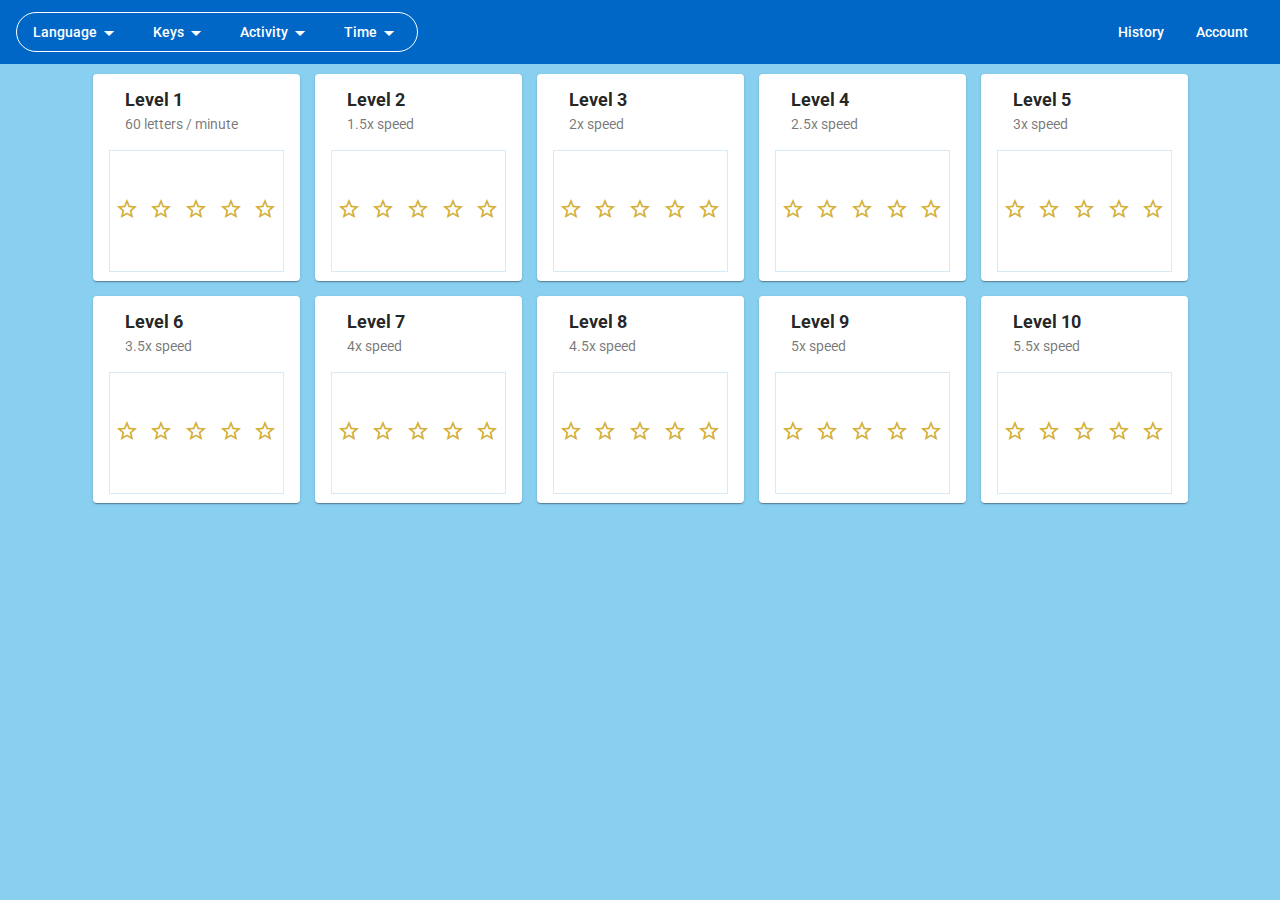
==== commit b87cc4aa: "Auto-generated commit" ====
--- a/index.html
+++ b/index.html
@@ -2,36 +2,35 @@
 <html lang="en">
 
 <head>
-  <meta charset="utf-8"/>
+  <meta charset="utf-8" />
   <title>Type</title>
-  <base href="/"/>
+  <base href="/" />
 
   <meta name="Description" content="Multilingual key typing practise.">
 
-  <meta name="viewport" content="width=device-width, initial-scale=1"/>
-  <link rel="icon" type="image/x-icon" href="favicon.ico"/>
-  <link rel="apple-touch-icon" href="apple-touch-icon.png"/>
+  <meta name="viewport" content="width=device-width, initial-scale=1" />
+  <link rel="icon" type="image/x-icon" href="favicon.ico" />
+  <link rel="apple-touch-icon" href="apple-touch-icon.png" />
 
-  <link rel="manifest" href="manifest.json"/>
-  <meta name="theme-color" content="#1976d2"/>
+  <link rel="manifest" href="manifest.json" />
+  <meta name="theme-color" content="#1976d2" />
 
   <link rel="preconnect" href="https://fonts.gstatic.com/" crossorigin="">
 
+  <link href="https://fonts.googleapis.com/css?family=Roboto:300,400,500" rel="stylesheet" />
+
   <!--
-    <link
-      href="https://fonts.googleapis.com/css?family=Roboto:300,400,500"
-      rel="stylesheet"
-    />
+  <link href="https://fonts.googleapis.com/css?family=Open+Sans" rel="stylesheet"/>
     -->
-  <link href="https://fonts.googleapis.com/css?family=Open+Sans" rel="stylesheet"/>
-  <link href="https://fonts.googleapis.com/icon?family=Material+Icons" rel="stylesheet"/>
+
+  <link href="https://fonts.googleapis.com/icon?family=Material+Icons" rel="stylesheet" />
   <link rel="manifest" href="manifest.json">
   <meta name="theme-color" content="#1976d2">
-<link rel="stylesheet" href="styles.f7fb39f5f91018c540ff.css"></head>
+<link rel="stylesheet" href="styles.16e8c55db44ab3ce7a6a.css"></head>
 
 <body class="mat-app-background; mat-typography">
   <app-root></app-root>
   <noscript>Please enable JavaScript to continue using this application.</noscript>
-<script type="text/javascript" src="runtime.bfd69cbcc7544f665476.js"></script><script type="text/javascript" src="es2015-polyfills.01deec5b2033b45aed7c.js" nomodule></script><script type="text/javascript" src="polyfills.481858ef51fe27531859.js"></script><script type="text/javascript" src="main.78ca17c4298bf737adae.js"></script></body>
+<script type="text/javascript" src="runtime.32f37d5d0e24b179e3bb.js"></script><script type="text/javascript" src="es2015-polyfills.01deec5b2033b45aed7c.js" nomodule></script><script type="text/javascript" src="polyfills.481858ef51fe27531859.js"></script><script type="text/javascript" src="main.d6f8d5bd44e8827ee1b5.js"></script></body>
 
 </html>--- a/styles.16e8c55db44ab3ce7a6a.css
+++ b/styles.16e8c55db44ab3ce7a6a.css
@@ -0,0 +1 @@
+.mat-display-4,.mat-typography .mat-display-4{letter-spacing:-.05em}.mat-display-3,.mat-typography .mat-display-3{letter-spacing:-.02em}.mat-display-2,.mat-typography .mat-display-2{letter-spacing:-.005em}.mat-form-field{font-size:inherit}@media print{.mat-form-field-appearance-legacy.mat-form-field-can-float .mat-input-server:focus+.mat-form-field-label-wrapper .mat-form-field-label,.mat-form-field-appearance-legacy.mat-form-field-can-float.mat-form-field-should-float .mat-form-field-label{-webkit-transform:translateY(-1.28122em) scale(.75);transform:translateY(-1.28122em) scale(.75)}.mat-form-field-appearance-legacy.mat-form-field-can-float .mat-form-field-autofill-control:-webkit-autofill+.mat-form-field-label-wrapper .mat-form-field-label{-webkit-transform:translateY(-1.28121em) scale(.75);transform:translateY(-1.28121em) scale(.75)}.mat-form-field-appearance-legacy.mat-form-field-can-float .mat-input-server[label]:not(:label-shown)+.mat-form-field-label-wrapper .mat-form-field-label{-webkit-transform:translateY(-1.2812em) scale(.75);transform:translateY(-1.2812em) scale(.75)}}.mat-ripple{overflow:hidden;position:relative}.mat-ripple.mat-ripple-unbounded{overflow:visible}.mat-ripple-element{position:absolute;border-radius:50%;pointer-events:none;transition:opacity,-webkit-transform 0s cubic-bezier(0,0,.2,1);transition:opacity,transform 0s cubic-bezier(0,0,.2,1);transition:opacity,transform 0s cubic-bezier(0,0,.2,1),-webkit-transform 0s cubic-bezier(0,0,.2,1);-webkit-transform:scale(0);transform:scale(0)}@media (-ms-high-contrast:active){.mat-ripple-element{display:none}}.cdk-visually-hidden{border:0;clip:rect(0 0 0 0);height:1px;margin:-1px;overflow:hidden;padding:0;position:absolute;width:1px;outline:0;-webkit-appearance:none;-moz-appearance:none}.cdk-global-overlay-wrapper,.cdk-overlay-container{pointer-events:none;top:0;left:0;height:100%;width:100%}.cdk-overlay-container{position:fixed;z-index:1000}.cdk-overlay-container:empty{display:none}.cdk-global-overlay-wrapper{display:flex;position:absolute;z-index:1000}.cdk-overlay-pane{position:absolute;pointer-events:auto;box-sizing:border-box;z-index:1000;display:flex;max-width:100%;max-height:100%}.cdk-overlay-backdrop{position:absolute;top:0;bottom:0;left:0;right:0;z-index:1000;pointer-events:auto;-webkit-tap-highlight-color:transparent;transition:opacity .4s cubic-bezier(.25,.8,.25,1);opacity:0}.cdk-overlay-backdrop.cdk-overlay-backdrop-showing{opacity:1}@media screen and (-ms-high-contrast:active){.cdk-overlay-backdrop.cdk-overlay-backdrop-showing{opacity:.6}}.cdk-overlay-dark-backdrop{background:rgba(0,0,0,.32)}.cdk-overlay-transparent-backdrop,.cdk-overlay-transparent-backdrop.cdk-overlay-backdrop-showing{opacity:0}.cdk-overlay-connected-position-bounding-box{position:absolute;z-index:1000;display:flex;flex-direction:column;min-width:1px;min-height:1px}.cdk-global-scrollblock{position:fixed;width:100%;overflow-y:scroll}@-webkit-keyframes cdk-text-field-autofill-start{/*!*/}@keyframes cdk-text-field-autofill-start{/*!*/}@-webkit-keyframes cdk-text-field-autofill-end{/*!*/}@keyframes cdk-text-field-autofill-end{/*!*/}.cdk-text-field-autofill-monitored:-webkit-autofill{-webkit-animation-name:cdk-text-field-autofill-start;animation-name:cdk-text-field-autofill-start}.cdk-text-field-autofill-monitored:not(:-webkit-autofill){-webkit-animation-name:cdk-text-field-autofill-end;animation-name:cdk-text-field-autofill-end}textarea.cdk-textarea-autosize{resize:none}textarea.cdk-textarea-autosize-measuring{height:auto!important;overflow:hidden!important;padding:2px 0!important;box-sizing:content-box!important}.mat-ripple-element{background-color:rgba(0,0,0,.1)}.mat-option{color:rgba(0,0,0,.87)}.mat-option.mat-selected:not(.mat-option-multiple):not(.mat-option-disabled),.mat-option:focus:not(.mat-option-disabled),.mat-option:hover:not(.mat-option-disabled){background:rgba(0,0,0,.04)}.mat-option.mat-active{background:rgba(0,0,0,.04);color:rgba(0,0,0,.87)}.mat-option.mat-option-disabled{color:rgba(0,0,0,.38)}.mat-primary .mat-option.mat-selected:not(.mat-option-disabled){color:#0067c7}.mat-accent .mat-option.mat-selected:not(.mat-option-disabled){color:#e91e63}.mat-warn .mat-option.mat-selected:not(.mat-option-disabled){color:#f44336}.mat-optgroup-label{color:rgba(0,0,0,.54)}.mat-optgroup-disabled .mat-optgroup-label{color:rgba(0,0,0,.38)}.mat-pseudo-checkbox{color:rgba(0,0,0,.54)}.mat-pseudo-checkbox::after{color:#fafafa}.mat-pseudo-checkbox-disabled{color:#b0b0b0}.mat-accent .mat-pseudo-checkbox-checked,.mat-accent .mat-pseudo-checkbox-indeterminate,.mat-pseudo-checkbox-checked,.mat-pseudo-checkbox-indeterminate{background:#e91e63}.mat-primary .mat-pseudo-checkbox-checked,.mat-primary .mat-pseudo-checkbox-indeterminate{background:#0067c7}.mat-warn .mat-pseudo-checkbox-checked,.mat-warn .mat-pseudo-checkbox-indeterminate{background:#f44336}.mat-pseudo-checkbox-checked.mat-pseudo-checkbox-disabled,.mat-pseudo-checkbox-indeterminate.mat-pseudo-checkbox-disabled{background:#b0b0b0}.mat-elevation-z0{box-shadow:0 0 0 0 rgba(0,0,0,.2),0 0 0 0 rgba(0,0,0,.14),0 0 0 0 rgba(0,0,0,.12)}.mat-elevation-z1{box-shadow:0 2px 1px -1px rgba(0,0,0,.2),0 1px 1px 0 rgba(0,0,0,.14),0 1px 3px 0 rgba(0,0,0,.12)}.mat-elevation-z2{box-shadow:0 3px 1px -2px rgba(0,0,0,.2),0 2px 2px 0 rgba(0,0,0,.14),0 1px 5px 0 rgba(0,0,0,.12)}.mat-elevation-z3{box-shadow:0 3px 3px -2px rgba(0,0,0,.2),0 3px 4px 0 rgba(0,0,0,.14),0 1px 8px 0 rgba(0,0,0,.12)}.mat-elevation-z4{box-shadow:0 2px 4px -1px rgba(0,0,0,.2),0 4px 5px 0 rgba(0,0,0,.14),0 1px 10px 0 rgba(0,0,0,.12)}.mat-elevation-z5{box-shadow:0 3px 5px -1px rgba(0,0,0,.2),0 5px 8px 0 rgba(0,0,0,.14),0 1px 14px 0 rgba(0,0,0,.12)}.mat-elevation-z6{box-shadow:0 3px 5px -1px rgba(0,0,0,.2),0 6px 10px 0 rgba(0,0,0,.14),0 1px 18px 0 rgba(0,0,0,.12)}.mat-elevation-z7{box-shadow:0 4px 5px -2px rgba(0,0,0,.2),0 7px 10px 1px rgba(0,0,0,.14),0 2px 16px 1px rgba(0,0,0,.12)}.mat-elevation-z8{box-shadow:0 5px 5px -3px rgba(0,0,0,.2),0 8px 10px 1px rgba(0,0,0,.14),0 3px 14px 2px rgba(0,0,0,.12)}.mat-elevation-z9{box-shadow:0 5px 6px -3px rgba(0,0,0,.2),0 9px 12px 1px rgba(0,0,0,.14),0 3px 16px 2px rgba(0,0,0,.12)}.mat-elevation-z10{box-shadow:0 6px 6px -3px rgba(0,0,0,.2),0 10px 14px 1px rgba(0,0,0,.14),0 4px 18px 3px rgba(0,0,0,.12)}.mat-elevation-z11{box-shadow:0 6px 7px -4px rgba(0,0,0,.2),0 11px 15px 1px rgba(0,0,0,.14),0 4px 20px 3px rgba(0,0,0,.12)}.mat-elevation-z12{box-shadow:0 7px 8px -4px rgba(0,0,0,.2),0 12px 17px 2px rgba(0,0,0,.14),0 5px 22px 4px rgba(0,0,0,.12)}.mat-elevation-z13{box-shadow:0 7px 8px -4px rgba(0,0,0,.2),0 13px 19px 2px rgba(0,0,0,.14),0 5px 24px 4px rgba(0,0,0,.12)}.mat-elevation-z14{box-shadow:0 7px 9px -4px rgba(0,0,0,.2),0 14px 21px 2px rgba(0,0,0,.14),0 5px 26px 4px rgba(0,0,0,.12)}.mat-elevation-z15{box-shadow:0 8px 9px -5px rgba(0,0,0,.2),0 15px 22px 2px rgba(0,0,0,.14),0 6px 28px 5px rgba(0,0,0,.12)}.mat-elevation-z16{box-shadow:0 8px 10px -5px rgba(0,0,0,.2),0 16px 24px 2px rgba(0,0,0,.14),0 6px 30px 5px rgba(0,0,0,.12)}.mat-elevation-z17{box-shadow:0 8px 11px -5px rgba(0,0,0,.2),0 17px 26px 2px rgba(0,0,0,.14),0 6px 32px 5px rgba(0,0,0,.12)}.mat-elevation-z18{box-shadow:0 9px 11px -5px rgba(0,0,0,.2),0 18px 28px 2px rgba(0,0,0,.14),0 7px 34px 6px rgba(0,0,0,.12)}.mat-elevation-z19{box-shadow:0 9px 12px -6px rgba(0,0,0,.2),0 19px 29px 2px rgba(0,0,0,.14),0 7px 36px 6px rgba(0,0,0,.12)}.mat-elevation-z20{box-shadow:0 10px 13px -6px rgba(0,0,0,.2),0 20px 31px 3px rgba(0,0,0,.14),0 8px 38px 7px rgba(0,0,0,.12)}.mat-elevation-z21{box-shadow:0 10px 13px -6px rgba(0,0,0,.2),0 21px 33px 3px rgba(0,0,0,.14),0 8px 40px 7px rgba(0,0,0,.12)}.mat-elevation-z22{box-shadow:0 10px 14px -6px rgba(0,0,0,.2),0 22px 35px 3px rgba(0,0,0,.14),0 8px 42px 7px rgba(0,0,0,.12)}.mat-elevation-z23{box-shadow:0 11px 14px -7px rgba(0,0,0,.2),0 23px 36px 3px rgba(0,0,0,.14),0 9px 44px 8px rgba(0,0,0,.12)}.mat-elevation-z24{box-shadow:0 11px 15px -7px rgba(0,0,0,.2),0 24px 38px 3px rgba(0,0,0,.14),0 9px 46px 8px rgba(0,0,0,.12)}.mat-app-background{background-color:#fafafa;color:rgba(0,0,0,.87)}.mat-theme-loaded-marker{display:none}.mat-autocomplete-panel{background:#fff;color:rgba(0,0,0,.87)}.mat-autocomplete-panel:not([class*=mat-elevation-z]){box-shadow:0 2px 4px -1px rgba(0,0,0,.2),0 4px 5px 0 rgba(0,0,0,.14),0 1px 10px 0 rgba(0,0,0,.12)}.mat-autocomplete-panel .mat-option.mat-selected:not(.mat-active):not(:hover){background:#fff}.mat-autocomplete-panel .mat-option.mat-selected:not(.mat-active):not(:hover):not(.mat-option-disabled){color:rgba(0,0,0,.87)}@media (-ms-high-contrast:active){.mat-badge-content{outline:solid 1px;border-radius:0}.mat-checkbox-disabled{opacity:.5}}.mat-badge-accent .mat-badge-content{background:#e91e63;color:#fff}.mat-badge-warn .mat-badge-content{color:#fff;background:#f44336}.mat-badge{position:relative}.mat-badge-hidden .mat-badge-content{display:none}.mat-badge-disabled .mat-badge-content{background:#b9b9b9;color:rgba(0,0,0,.38)}.mat-badge-content{color:#fff;background:#0067c7;position:absolute;text-align:center;display:inline-block;border-radius:50%;transition:-webkit-transform .2s ease-in-out;transition:transform .2s ease-in-out;transition:transform .2s ease-in-out,-webkit-transform .2s ease-in-out;-webkit-transform:scale(.6);transform:scale(.6);overflow:hidden;white-space:nowrap;text-overflow:ellipsis;pointer-events:none;font-weight:600;font-size:12px;font-family:Roboto,sans-serif}.mat-badge-content.mat-badge-active{-webkit-transform:none;transform:none}.mat-badge-small .mat-badge-content{width:16px;height:16px;line-height:16px;font-size:6px}.mat-badge-small.mat-badge-above .mat-badge-content{top:-8px}.mat-badge-small.mat-badge-below .mat-badge-content{bottom:-8px}.mat-badge-small.mat-badge-before .mat-badge-content{left:-16px}[dir=rtl] .mat-badge-small.mat-badge-before .mat-badge-content{left:auto;right:-16px}.mat-badge-small.mat-badge-after .mat-badge-content{right:-16px}[dir=rtl] .mat-badge-small.mat-badge-after .mat-badge-content{right:auto;left:-16px}.mat-badge-small.mat-badge-overlap.mat-badge-before .mat-badge-content{left:-8px}[dir=rtl] .mat-badge-small.mat-badge-overlap.mat-badge-before .mat-badge-content{left:auto;right:-8px}.mat-badge-small.mat-badge-overlap.mat-badge-after .mat-badge-content{right:-8px}[dir=rtl] .mat-badge-small.mat-badge-overlap.mat-badge-after .mat-badge-content{right:auto;left:-8px}.mat-badge-medium .mat-badge-content{width:22px;height:22px;line-height:22px}.mat-badge-medium.mat-badge-above .mat-badge-content{top:-11px}.mat-badge-medium.mat-badge-below .mat-badge-content{bottom:-11px}.mat-badge-medium.mat-badge-before .mat-badge-content{left:-22px}[dir=rtl] .mat-badge-medium.mat-badge-before .mat-badge-content{left:auto;right:-22px}.mat-badge-medium.mat-badge-after .mat-badge-content{right:-22px}[dir=rtl] .mat-badge-medium.mat-badge-after .mat-badge-content{right:auto;left:-22px}.mat-badge-medium.mat-badge-overlap.mat-badge-before .mat-badge-content{left:-11px}[dir=rtl] .mat-badge-medium.mat-badge-overlap.mat-badge-before .mat-badge-content{left:auto;right:-11px}.mat-badge-medium.mat-badge-overlap.mat-badge-after .mat-badge-content{right:-11px}[dir=rtl] .mat-badge-medium.mat-badge-overlap.mat-badge-after .mat-badge-content{right:auto;left:-11px}.mat-badge-large .mat-badge-content{width:28px;height:28px;line-height:28px;font-size:24px}.mat-badge-large.mat-badge-above .mat-badge-content{top:-14px}.mat-badge-large.mat-badge-below .mat-badge-content{bottom:-14px}.mat-badge-large.mat-badge-before .mat-badge-content{left:-28px}[dir=rtl] .mat-badge-large.mat-badge-before .mat-badge-content{left:auto;right:-28px}.mat-badge-large.mat-badge-after .mat-badge-content{right:-28px}[dir=rtl] .mat-badge-large.mat-badge-after .mat-badge-content{right:auto;left:-28px}.mat-badge-large.mat-badge-overlap.mat-badge-before .mat-badge-content{left:-14px}[dir=rtl] .mat-badge-large.mat-badge-overlap.mat-badge-before .mat-badge-content{left:auto;right:-14px}.mat-badge-large.mat-badge-overlap.mat-badge-after .mat-badge-content{right:-14px}[dir=rtl] .mat-badge-large.mat-badge-overlap.mat-badge-after .mat-badge-content{right:auto;left:-14px}.mat-bottom-sheet-container{box-shadow:0 8px 10px -5px rgba(0,0,0,.2),0 16px 24px 2px rgba(0,0,0,.14),0 6px 30px 5px rgba(0,0,0,.12);background:#fff;color:rgba(0,0,0,.87)}.mat-button,.mat-icon-button,.mat-stroked-button{color:inherit;background:0 0}.mat-button.mat-primary,.mat-icon-button.mat-primary,.mat-stroked-button.mat-primary{color:#0067c7}.mat-button.mat-accent,.mat-icon-button.mat-accent,.mat-stroked-button.mat-accent{color:#e91e63}.mat-button.mat-warn,.mat-icon-button.mat-warn,.mat-stroked-button.mat-warn{color:#f44336}.mat-button.mat-accent[disabled],.mat-button.mat-primary[disabled],.mat-button.mat-warn[disabled],.mat-button[disabled][disabled],.mat-icon-button.mat-accent[disabled],.mat-icon-button.mat-primary[disabled],.mat-icon-button.mat-warn[disabled],.mat-icon-button[disabled][disabled],.mat-stroked-button.mat-accent[disabled],.mat-stroked-button.mat-primary[disabled],.mat-stroked-button.mat-warn[disabled],.mat-stroked-button[disabled][disabled]{color:rgba(0,0,0,.26)}.mat-button.mat-primary .mat-button-focus-overlay,.mat-icon-button.mat-primary .mat-button-focus-overlay,.mat-stroked-button.mat-primary .mat-button-focus-overlay{background-color:#0067c7}.mat-button.mat-accent .mat-button-focus-overlay,.mat-icon-button.mat-accent .mat-button-focus-overlay,.mat-stroked-button.mat-accent .mat-button-focus-overlay{background-color:#e91e63}.mat-button.mat-warn .mat-button-focus-overlay,.mat-icon-button.mat-warn .mat-button-focus-overlay,.mat-stroked-button.mat-warn .mat-button-focus-overlay{background-color:#f44336}.mat-button[disabled] .mat-button-focus-overlay,.mat-icon-button[disabled] .mat-button-focus-overlay,.mat-stroked-button[disabled] .mat-button-focus-overlay{background-color:transparent}.mat-button .mat-ripple-element,.mat-icon-button .mat-ripple-element,.mat-stroked-button .mat-ripple-element{opacity:.1;background-color:currentColor}.mat-button-focus-overlay{background:#000}.mat-stroked-button:not([disabled]){border-color:rgba(0,0,0,.12)}.mat-fab,.mat-flat-button,.mat-mini-fab,.mat-raised-button{color:rgba(0,0,0,.87);background-color:#fff}.mat-fab.mat-accent,.mat-fab.mat-primary,.mat-fab.mat-warn,.mat-flat-button.mat-accent,.mat-flat-button.mat-primary,.mat-flat-button.mat-warn,.mat-mini-fab.mat-accent,.mat-mini-fab.mat-primary,.mat-mini-fab.mat-warn,.mat-raised-button.mat-accent,.mat-raised-button.mat-primary,.mat-raised-button.mat-warn{color:#fff}.mat-fab.mat-accent[disabled],.mat-fab.mat-primary[disabled],.mat-fab.mat-warn[disabled],.mat-fab[disabled][disabled],.mat-flat-button.mat-accent[disabled],.mat-flat-button.mat-primary[disabled],.mat-flat-button.mat-warn[disabled],.mat-flat-button[disabled][disabled],.mat-mini-fab.mat-accent[disabled],.mat-mini-fab.mat-primary[disabled],.mat-mini-fab.mat-warn[disabled],.mat-mini-fab[disabled][disabled],.mat-raised-button.mat-accent[disabled],.mat-raised-button.mat-primary[disabled],.mat-raised-button.mat-warn[disabled],.mat-raised-button[disabled][disabled]{color:rgba(0,0,0,.26);background-color:rgba(0,0,0,.12)}.mat-fab.mat-primary,.mat-flat-button.mat-primary,.mat-mini-fab.mat-primary,.mat-raised-button.mat-primary{background-color:#0067c7}.mat-fab.mat-accent,.mat-flat-button.mat-accent,.mat-mini-fab.mat-accent,.mat-raised-button.mat-accent{background-color:#e91e63}.mat-fab.mat-warn,.mat-flat-button.mat-warn,.mat-mini-fab.mat-warn,.mat-raised-button.mat-warn{background-color:#f44336}.mat-fab.mat-accent .mat-ripple-element,.mat-fab.mat-primary .mat-ripple-element,.mat-fab.mat-warn .mat-ripple-element,.mat-flat-button.mat-accent .mat-ripple-element,.mat-flat-button.mat-primary .mat-ripple-element,.mat-flat-button.mat-warn .mat-ripple-element,.mat-mini-fab.mat-accent .mat-ripple-element,.mat-mini-fab.mat-primary .mat-ripple-element,.mat-mini-fab.mat-warn .mat-ripple-element,.mat-raised-button.mat-accent .mat-ripple-element,.mat-raised-button.mat-primary .mat-ripple-element,.mat-raised-button.mat-warn .mat-ripple-element{background-color:rgba(255,255,255,.1)}.mat-flat-button:not([class*=mat-elevation-z]),.mat-stroked-button:not([class*=mat-elevation-z]){box-shadow:0 0 0 0 rgba(0,0,0,.2),0 0 0 0 rgba(0,0,0,.14),0 0 0 0 rgba(0,0,0,.12)}.mat-raised-button:not([class*=mat-elevation-z]){box-shadow:0 3px 1px -2px rgba(0,0,0,.2),0 2px 2px 0 rgba(0,0,0,.14),0 1px 5px 0 rgba(0,0,0,.12)}.mat-raised-button:not([disabled]):active:not([class*=mat-elevation-z]){box-shadow:0 5px 5px -3px rgba(0,0,0,.2),0 8px 10px 1px rgba(0,0,0,.14),0 3px 14px 2px rgba(0,0,0,.12)}.mat-raised-button[disabled]:not([class*=mat-elevation-z]){box-shadow:0 0 0 0 rgba(0,0,0,.2),0 0 0 0 rgba(0,0,0,.14),0 0 0 0 rgba(0,0,0,.12)}.mat-fab:not([class*=mat-elevation-z]),.mat-mini-fab:not([class*=mat-elevation-z]){box-shadow:0 3px 5px -1px rgba(0,0,0,.2),0 6px 10px 0 rgba(0,0,0,.14),0 1px 18px 0 rgba(0,0,0,.12)}.mat-fab:not([disabled]):active:not([class*=mat-elevation-z]),.mat-mini-fab:not([disabled]):active:not([class*=mat-elevation-z]){box-shadow:0 7px 8px -4px rgba(0,0,0,.2),0 12px 17px 2px rgba(0,0,0,.14),0 5px 22px 4px rgba(0,0,0,.12)}.mat-fab[disabled]:not([class*=mat-elevation-z]),.mat-mini-fab[disabled]:not([class*=mat-elevation-z]){box-shadow:0 0 0 0 rgba(0,0,0,.2),0 0 0 0 rgba(0,0,0,.14),0 0 0 0 rgba(0,0,0,.12)}.mat-button-toggle-group,.mat-button-toggle-standalone{box-shadow:0 3px 1px -2px rgba(0,0,0,.2),0 2px 2px 0 rgba(0,0,0,.14),0 1px 5px 0 rgba(0,0,0,.12)}.mat-button-toggle-group-appearance-standard,.mat-button-toggle-standalone.mat-button-toggle-appearance-standard{box-shadow:none;border:1px solid rgba(0,0,0,.12)}.mat-button-toggle{color:rgba(0,0,0,.38)}.mat-button-toggle .mat-button-toggle-focus-overlay{background-color:rgba(0,0,0,.12)}.mat-button-toggle-appearance-standard{color:rgba(0,0,0,.87);background:#fff}.mat-button-toggle-appearance-standard .mat-button-toggle-focus-overlay{background-color:#000}.mat-button-toggle-group-appearance-standard .mat-button-toggle+.mat-button-toggle{border-left:1px solid rgba(0,0,0,.12)}[dir=rtl] .mat-button-toggle-group-appearance-standard .mat-button-toggle+.mat-button-toggle{border-left:none;border-right:1px solid rgba(0,0,0,.12)}.mat-button-toggle-group-appearance-standard.mat-button-toggle-vertical .mat-button-toggle+.mat-button-toggle{border-left:none;border-right:none;border-top:1px solid rgba(0,0,0,.12)}.mat-button-toggle-checked{background-color:#e0e0e0;color:rgba(0,0,0,.54)}.mat-button-toggle-checked.mat-button-toggle-appearance-standard{color:rgba(0,0,0,.87)}.mat-button-toggle-disabled{color:rgba(0,0,0,.26);background-color:#eee}.mat-button-toggle-disabled.mat-button-toggle-appearance-standard{background:#fff}.mat-button-toggle-disabled.mat-button-toggle-checked{background-color:#bdbdbd}.mat-card{background:#fff;color:rgba(0,0,0,.87)}.mat-card:not([class*=mat-elevation-z]){box-shadow:0 2px 1px -1px rgba(0,0,0,.2),0 1px 1px 0 rgba(0,0,0,.14),0 1px 3px 0 rgba(0,0,0,.12)}.mat-card.mat-card-flat:not([class*=mat-elevation-z]){box-shadow:0 0 0 0 rgba(0,0,0,.2),0 0 0 0 rgba(0,0,0,.14),0 0 0 0 rgba(0,0,0,.12)}.mat-card-subtitle{color:rgba(0,0,0,.54)}.mat-checkbox-frame{border-color:rgba(0,0,0,.54)}.mat-checkbox-checkmark{fill:#fafafa}.mat-checkbox-checkmark-path{stroke:#fafafa!important}@media (-ms-high-contrast:black-on-white){.mat-checkbox-checkmark-path{stroke:#000!important}}.mat-checkbox-mixedmark{background-color:#fafafa}.mat-checkbox-checked.mat-primary .mat-checkbox-background,.mat-checkbox-indeterminate.mat-primary .mat-checkbox-background{background-color:#0067c7}.mat-checkbox-checked.mat-accent .mat-checkbox-background,.mat-checkbox-indeterminate.mat-accent .mat-checkbox-background{background-color:#e91e63}.mat-checkbox-checked.mat-warn .mat-checkbox-background,.mat-checkbox-indeterminate.mat-warn .mat-checkbox-background{background-color:#f44336}.mat-checkbox-disabled.mat-checkbox-checked .mat-checkbox-background,.mat-checkbox-disabled.mat-checkbox-indeterminate .mat-checkbox-background{background-color:#b0b0b0}.mat-checkbox-disabled:not(.mat-checkbox-checked) .mat-checkbox-frame{border-color:#b0b0b0}.mat-checkbox-disabled .mat-checkbox-label{color:rgba(0,0,0,.54)}@media (-ms-high-contrast:active){.mat-checkbox-background{background:0 0}}.mat-checkbox:not(.mat-checkbox-disabled).mat-primary .mat-checkbox-ripple .mat-ripple-element{background-color:#0067c7}.mat-checkbox:not(.mat-checkbox-disabled).mat-accent .mat-checkbox-ripple .mat-ripple-element{background-color:#e91e63}.mat-checkbox:not(.mat-checkbox-disabled).mat-warn .mat-checkbox-ripple .mat-ripple-element{background-color:#f44336}.mat-chip.mat-standard-chip{background-color:#e0e0e0;color:rgba(0,0,0,.87)}.mat-chip.mat-standard-chip .mat-chip-remove{color:rgba(0,0,0,.87);opacity:.4}.mat-chip.mat-standard-chip:not(.mat-chip-disabled):active{box-shadow:0 3px 3px -2px rgba(0,0,0,.2),0 3px 4px 0 rgba(0,0,0,.14),0 1px 8px 0 rgba(0,0,0,.12)}.mat-chip.mat-standard-chip:not(.mat-chip-disabled) .mat-chip-remove:hover{opacity:.54}.mat-chip.mat-standard-chip.mat-chip-disabled{opacity:.4}.mat-chip.mat-standard-chip::after{background:#000}.mat-chip.mat-standard-chip.mat-chip-selected.mat-primary{background-color:#0067c7;color:#fff}.mat-chip.mat-standard-chip.mat-chip-selected.mat-primary .mat-chip-remove{color:#fff;opacity:.4}.mat-chip.mat-standard-chip.mat-chip-selected.mat-primary .mat-ripple-element{background:rgba(255,255,255,.1)}.mat-chip.mat-standard-chip.mat-chip-selected.mat-warn{background-color:#f44336;color:#fff}.mat-chip.mat-standard-chip.mat-chip-selected.mat-warn .mat-chip-remove{color:#fff;opacity:.4}.mat-chip.mat-standard-chip.mat-chip-selected.mat-warn .mat-ripple-element{background:rgba(255,255,255,.1)}.mat-chip.mat-standard-chip.mat-chip-selected.mat-accent{background-color:#e91e63;color:#fff}.mat-chip.mat-standard-chip.mat-chip-selected.mat-accent .mat-chip-remove{color:#fff;opacity:.4}.mat-chip.mat-standard-chip.mat-chip-selected.mat-accent .mat-ripple-element{background:rgba(255,255,255,.1)}.mat-table{background:#fff}.mat-table tbody,.mat-table tfoot,.mat-table thead,.mat-table-sticky,[mat-footer-row],[mat-header-row],[mat-row],mat-footer-row,mat-header-row,mat-row{background:inherit}mat-footer-row,mat-header-row,mat-row,td.mat-cell,td.mat-footer-cell,th.mat-header-cell{border-bottom-color:rgba(0,0,0,.12)}.mat-header-cell{color:rgba(0,0,0,.54)}.mat-cell,.mat-footer-cell{color:rgba(0,0,0,.87)}.mat-calendar-arrow{border-top-color:rgba(0,0,0,.54)}.mat-datepicker-content .mat-calendar-next-button,.mat-datepicker-content .mat-calendar-previous-button,.mat-datepicker-toggle{color:rgba(0,0,0,.54)}.mat-calendar-table-header{color:rgba(0,0,0,.38)}.mat-calendar-table-header-divider::after{background:rgba(0,0,0,.12)}.mat-calendar-body-label{color:rgba(0,0,0,.54)}.mat-calendar-body-cell-content{color:rgba(0,0,0,.87);border-color:transparent}.mat-calendar-body-disabled>.mat-calendar-body-cell-content:not(.mat-calendar-body-selected){color:rgba(0,0,0,.38)}.cdk-keyboard-focused .mat-calendar-body-active>.mat-calendar-body-cell-content:not(.mat-calendar-body-selected),.cdk-program-focused .mat-calendar-body-active>.mat-calendar-body-cell-content:not(.mat-calendar-body-selected),.mat-calendar-body-cell:not(.mat-calendar-body-disabled):hover>.mat-calendar-body-cell-content:not(.mat-calendar-body-selected){background-color:rgba(0,0,0,.04)}.mat-calendar-body-today:not(.mat-calendar-body-selected){border-color:rgba(0,0,0,.38)}.mat-calendar-body-disabled>.mat-calendar-body-today:not(.mat-calendar-body-selected){border-color:rgba(0,0,0,.18)}.mat-calendar-body-selected{background-color:#0067c7;color:#fff}.mat-calendar-body-disabled>.mat-calendar-body-selected{background-color:rgba(0,103,199,.4)}.mat-calendar-body-today.mat-calendar-body-selected{box-shadow:inset 0 0 0 1px #fff}.mat-datepicker-content{box-shadow:0 2px 4px -1px rgba(0,0,0,.2),0 4px 5px 0 rgba(0,0,0,.14),0 1px 10px 0 rgba(0,0,0,.12);background-color:#fff;color:rgba(0,0,0,.87)}.mat-datepicker-content.mat-accent .mat-calendar-body-selected{background-color:#e91e63;color:#fff}.mat-datepicker-content.mat-accent .mat-calendar-body-disabled>.mat-calendar-body-selected{background-color:rgba(233,30,99,.4)}.mat-datepicker-content.mat-accent .mat-calendar-body-today.mat-calendar-body-selected{box-shadow:inset 0 0 0 1px #fff}.mat-datepicker-content.mat-warn .mat-calendar-body-selected{background-color:#f44336;color:#fff}.mat-datepicker-content.mat-warn .mat-calendar-body-disabled>.mat-calendar-body-selected{background-color:rgba(244,67,54,.4)}.mat-datepicker-content.mat-warn .mat-calendar-body-today.mat-calendar-body-selected{box-shadow:inset 0 0 0 1px #fff}.mat-datepicker-content-touch{box-shadow:0 0 0 0 rgba(0,0,0,.2),0 0 0 0 rgba(0,0,0,.14),0 0 0 0 rgba(0,0,0,.12)}.mat-datepicker-toggle-active{color:#0067c7}.mat-datepicker-toggle-active.mat-accent{color:#e91e63}.mat-datepicker-toggle-active.mat-warn{color:#f44336}.mat-dialog-container{box-shadow:0 11px 15px -7px rgba(0,0,0,.2),0 24px 38px 3px rgba(0,0,0,.14),0 9px 46px 8px rgba(0,0,0,.12);background:#fff;color:rgba(0,0,0,.87)}.mat-divider{border-top-color:rgba(0,0,0,.12)}.mat-divider-vertical{border-right-color:rgba(0,0,0,.12)}.mat-expansion-panel{background:#fff;color:rgba(0,0,0,.87)}.mat-expansion-panel:not([class*=mat-elevation-z]){box-shadow:0 3px 1px -2px rgba(0,0,0,.2),0 2px 2px 0 rgba(0,0,0,.14),0 1px 5px 0 rgba(0,0,0,.12)}.mat-action-row{border-top-color:rgba(0,0,0,.12)}.mat-expansion-panel:not(.mat-expanded) .mat-expansion-panel-header:not([aria-disabled=true]).cdk-keyboard-focused,.mat-expansion-panel:not(.mat-expanded) .mat-expansion-panel-header:not([aria-disabled=true]).cdk-program-focused,.mat-expansion-panel:not(.mat-expanded) .mat-expansion-panel-header:not([aria-disabled=true]):hover{background:rgba(0,0,0,.04)}@media (hover:none){.mat-expansion-panel:not(.mat-expanded):not([aria-disabled=true]) .mat-expansion-panel-header:hover{background:#fff}}.mat-expansion-panel-header-title{color:rgba(0,0,0,.87)}.mat-expansion-indicator::after,.mat-expansion-panel-header-description{color:rgba(0,0,0,.54)}.mat-expansion-panel-header[aria-disabled=true]{color:rgba(0,0,0,.26)}.mat-expansion-panel-header[aria-disabled=true] .mat-expansion-panel-header-description,.mat-expansion-panel-header[aria-disabled=true] .mat-expansion-panel-header-title{color:inherit}.mat-form-field-label,.mat-hint{color:rgba(0,0,0,.6)}.mat-form-field.mat-focused .mat-form-field-label{color:#0067c7}.mat-form-field.mat-focused .mat-form-field-label.mat-accent{color:#e91e63}.mat-form-field.mat-focused .mat-form-field-label.mat-warn{color:#f44336}.mat-focused .mat-form-field-required-marker{color:#e91e63}.mat-form-field-ripple{background-color:rgba(0,0,0,.87)}.mat-form-field.mat-focused .mat-form-field-ripple{background-color:#0067c7}.mat-form-field.mat-focused .mat-form-field-ripple.mat-accent{background-color:#e91e63}.mat-form-field.mat-focused .mat-form-field-ripple.mat-warn{background-color:#f44336}.mat-form-field-type-mat-native-select.mat-focused:not(.mat-form-field-invalid) .mat-form-field-infix::after{color:#0067c7}.mat-form-field-type-mat-native-select.mat-focused:not(.mat-form-field-invalid).mat-accent .mat-form-field-infix::after{color:#e91e63}.mat-form-field-type-mat-native-select.mat-focused:not(.mat-form-field-invalid).mat-warn .mat-form-field-infix::after,.mat-form-field.mat-form-field-invalid .mat-form-field-label,.mat-form-field.mat-form-field-invalid .mat-form-field-label .mat-form-field-required-marker,.mat-form-field.mat-form-field-invalid .mat-form-field-label.mat-accent{color:#f44336}.mat-form-field.mat-form-field-invalid .mat-form-field-ripple,.mat-form-field.mat-form-field-invalid .mat-form-field-ripple.mat-accent{background-color:#f44336}.mat-error{color:#f44336}.mat-form-field-appearance-legacy .mat-form-field-label,.mat-form-field-appearance-legacy .mat-hint{color:rgba(0,0,0,.54)}.mat-form-field-appearance-legacy .mat-form-field-underline{background-color:rgba(0,0,0,.42);bottom:1.25em}.mat-form-field-appearance-legacy.mat-form-field-disabled .mat-form-field-underline{background-image:linear-gradient(to right,rgba(0,0,0,.42) 0,rgba(0,0,0,.42) 33%,transparent 0);background-size:4px 100%;background-repeat:repeat-x}.mat-form-field-appearance-standard .mat-form-field-underline{background-color:rgba(0,0,0,.42)}.mat-form-field-appearance-standard.mat-form-field-disabled .mat-form-field-underline{background-image:linear-gradient(to right,rgba(0,0,0,.42) 0,rgba(0,0,0,.42) 33%,transparent 0);background-size:4px 100%;background-repeat:repeat-x}.mat-form-field-appearance-fill .mat-form-field-flex{background-color:rgba(0,0,0,.04)}.mat-form-field-appearance-fill.mat-form-field-disabled .mat-form-field-flex{background-color:rgba(0,0,0,.02)}.mat-form-field-appearance-fill .mat-form-field-underline::before{background-color:rgba(0,0,0,.42)}.mat-form-field-appearance-fill.mat-form-field-disabled .mat-form-field-label{color:rgba(0,0,0,.38)}.mat-form-field-appearance-fill.mat-form-field-disabled .mat-form-field-underline::before{background-color:transparent}.mat-form-field-appearance-outline .mat-form-field-outline{color:rgba(0,0,0,.12)}.mat-form-field-appearance-outline .mat-form-field-outline-thick{color:rgba(0,0,0,.87)}.mat-form-field-appearance-outline.mat-focused .mat-form-field-outline-thick{color:#0067c7}.mat-form-field-appearance-outline.mat-focused.mat-accent .mat-form-field-outline-thick{color:#e91e63}.mat-form-field-appearance-outline.mat-focused.mat-warn .mat-form-field-outline-thick,.mat-form-field-appearance-outline.mat-form-field-invalid.mat-form-field-invalid .mat-form-field-outline-thick{color:#f44336}.mat-form-field-appearance-outline.mat-form-field-disabled .mat-form-field-label{color:rgba(0,0,0,.38)}.mat-form-field-appearance-outline.mat-form-field-disabled .mat-form-field-outline{color:rgba(0,0,0,.06)}.mat-icon.mat-primary{color:#0067c7}.mat-icon.mat-accent{color:#e91e63}.mat-icon.mat-warn{color:#f44336}.mat-form-field-type-mat-native-select .mat-form-field-infix::after{color:rgba(0,0,0,.54)}.mat-form-field-type-mat-native-select.mat-form-field-disabled .mat-form-field-infix::after,.mat-input-element:disabled{color:rgba(0,0,0,.38)}.mat-input-element{caret-color:#0067c7}.mat-input-element::-ms-input-placeholder{color:rgba(0,0,0,.42)}.mat-input-element::placeholder{color:rgba(0,0,0,.42)}.mat-input-element::-moz-placeholder{color:rgba(0,0,0,.42)}.mat-input-element::-webkit-input-placeholder{color:rgba(0,0,0,.42)}.mat-input-element:-ms-input-placeholder{color:rgba(0,0,0,.42)}.mat-accent .mat-input-element{caret-color:#e91e63}.mat-form-field-invalid .mat-input-element,.mat-warn .mat-input-element{caret-color:#f44336}.mat-form-field-type-mat-native-select.mat-form-field-invalid .mat-form-field-infix::after{color:#f44336}.mat-list-base .mat-list-item,.mat-list-base .mat-list-option{color:rgba(0,0,0,.87)}.mat-list-base .mat-subheader{color:rgba(0,0,0,.54)}.mat-list-item-disabled{background-color:#eee}.mat-action-list .mat-list-item:focus,.mat-action-list .mat-list-item:hover,.mat-list-option:focus,.mat-list-option:hover,.mat-nav-list .mat-list-item:focus,.mat-nav-list .mat-list-item:hover{background:rgba(0,0,0,.04)}.mat-menu-panel{background:#fff}.mat-menu-panel:not([class*=mat-elevation-z]){box-shadow:0 2px 4px -1px rgba(0,0,0,.2),0 4px 5px 0 rgba(0,0,0,.14),0 1px 10px 0 rgba(0,0,0,.12)}.mat-menu-item{background:0 0;color:rgba(0,0,0,.87)}.mat-menu-item[disabled],.mat-menu-item[disabled]::after{color:rgba(0,0,0,.38)}.mat-menu-item .mat-icon-no-color,.mat-menu-item-submenu-trigger::after{color:rgba(0,0,0,.54)}.mat-menu-item-highlighted:not([disabled]),.mat-menu-item.cdk-keyboard-focused:not([disabled]),.mat-menu-item.cdk-program-focused:not([disabled]),.mat-menu-item:hover:not([disabled]){background:rgba(0,0,0,.04)}.mat-paginator{background:#fff}.mat-paginator,.mat-paginator-page-size .mat-select-trigger{color:rgba(0,0,0,.54)}.mat-paginator-decrement,.mat-paginator-increment{border-top:2px solid rgba(0,0,0,.54);border-right:2px solid rgba(0,0,0,.54)}.mat-paginator-first,.mat-paginator-last{border-top:2px solid rgba(0,0,0,.54)}.mat-icon-button[disabled] .mat-paginator-decrement,.mat-icon-button[disabled] .mat-paginator-first,.mat-icon-button[disabled] .mat-paginator-increment,.mat-icon-button[disabled] .mat-paginator-last{border-color:rgba(0,0,0,.38)}.mat-progress-bar-background{fill:#b3d1ee}.mat-progress-bar-buffer{background-color:#b3d1ee}.mat-progress-bar-fill::after{background-color:#0067c7}.mat-progress-bar.mat-accent .mat-progress-bar-background{fill:#f8bbd0}.mat-progress-bar.mat-accent .mat-progress-bar-buffer{background-color:#f8bbd0}.mat-progress-bar.mat-accent .mat-progress-bar-fill::after{background-color:#e91e63}.mat-progress-bar.mat-warn .mat-progress-bar-background{fill:#ffcdd2}.mat-progress-bar.mat-warn .mat-progress-bar-buffer{background-color:#ffcdd2}.mat-progress-bar.mat-warn .mat-progress-bar-fill::after{background-color:#f44336}.mat-progress-spinner circle,.mat-spinner circle{stroke:#0067c7}.mat-progress-spinner.mat-accent circle,.mat-spinner.mat-accent circle{stroke:#e91e63}.mat-progress-spinner.mat-warn circle,.mat-spinner.mat-warn circle{stroke:#f44336}.mat-radio-outer-circle{border-color:rgba(0,0,0,.54)}.mat-radio-button.mat-primary.mat-radio-checked .mat-radio-outer-circle{border-color:#0067c7}.mat-radio-button.mat-primary .mat-radio-inner-circle,.mat-radio-button.mat-primary .mat-radio-ripple .mat-ripple-element:not(.mat-radio-persistent-ripple),.mat-radio-button.mat-primary.mat-radio-checked .mat-radio-persistent-ripple,.mat-radio-button.mat-primary:active .mat-radio-persistent-ripple{background-color:#0067c7}.mat-radio-button.mat-accent.mat-radio-checked .mat-radio-outer-circle{border-color:#e91e63}.mat-radio-button.mat-accent .mat-radio-inner-circle,.mat-radio-button.mat-accent .mat-radio-ripple .mat-ripple-element:not(.mat-radio-persistent-ripple),.mat-radio-button.mat-accent.mat-radio-checked .mat-radio-persistent-ripple,.mat-radio-button.mat-accent:active .mat-radio-persistent-ripple{background-color:#e91e63}.mat-radio-button.mat-warn.mat-radio-checked .mat-radio-outer-circle{border-color:#f44336}.mat-radio-button.mat-warn .mat-radio-inner-circle,.mat-radio-button.mat-warn .mat-radio-ripple .mat-ripple-element:not(.mat-radio-persistent-ripple),.mat-radio-button.mat-warn.mat-radio-checked .mat-radio-persistent-ripple,.mat-radio-button.mat-warn:active .mat-radio-persistent-ripple{background-color:#f44336}.mat-radio-button.mat-radio-disabled .mat-radio-outer-circle,.mat-radio-button.mat-radio-disabled.mat-radio-checked .mat-radio-outer-circle{border-color:rgba(0,0,0,.38)}.mat-radio-button.mat-radio-disabled .mat-radio-inner-circle,.mat-radio-button.mat-radio-disabled .mat-radio-ripple .mat-ripple-element{background-color:rgba(0,0,0,.38)}.mat-radio-button.mat-radio-disabled .mat-radio-label-content{color:rgba(0,0,0,.38)}.mat-radio-button .mat-ripple-element{background-color:#000}.mat-select-value{color:rgba(0,0,0,.87)}.mat-select-placeholder{color:rgba(0,0,0,.42)}.mat-select-disabled .mat-select-value{color:rgba(0,0,0,.38)}.mat-select-arrow{color:rgba(0,0,0,.54)}.mat-select-panel{background:#fff}.mat-select-panel:not([class*=mat-elevation-z]){box-shadow:0 2px 4px -1px rgba(0,0,0,.2),0 4px 5px 0 rgba(0,0,0,.14),0 1px 10px 0 rgba(0,0,0,.12)}.mat-select-panel .mat-option.mat-selected:not(.mat-option-multiple){background:rgba(0,0,0,.12)}.mat-form-field.mat-focused.mat-primary .mat-select-arrow{color:#0067c7}.mat-form-field.mat-focused.mat-accent .mat-select-arrow{color:#e91e63}.mat-form-field .mat-select.mat-select-invalid .mat-select-arrow,.mat-form-field.mat-focused.mat-warn .mat-select-arrow{color:#f44336}.mat-form-field .mat-select.mat-select-disabled .mat-select-arrow{color:rgba(0,0,0,.38)}.mat-drawer-container{background-color:#fafafa;color:rgba(0,0,0,.87)}.mat-drawer{background-color:#fff;color:rgba(0,0,0,.87)}.mat-drawer.mat-drawer-push{background-color:#fff}.mat-drawer:not(.mat-drawer-side){box-shadow:0 8px 10px -5px rgba(0,0,0,.2),0 16px 24px 2px rgba(0,0,0,.14),0 6px 30px 5px rgba(0,0,0,.12)}.mat-drawer-side{border-right:1px solid rgba(0,0,0,.12)}.mat-drawer-side.mat-drawer-end,[dir=rtl] .mat-drawer-side{border-left:1px solid rgba(0,0,0,.12);border-right:none}[dir=rtl] .mat-drawer-side.mat-drawer-end{border-left:none;border-right:1px solid rgba(0,0,0,.12)}.mat-drawer-backdrop.mat-drawer-shown{background-color:rgba(0,0,0,.6)}.mat-slide-toggle.mat-checked .mat-slide-toggle-thumb{background-color:#e91e63}.mat-slide-toggle.mat-checked .mat-slide-toggle-bar{background-color:rgba(233,30,99,.54)}.mat-slide-toggle.mat-checked .mat-ripple-element{background-color:#e91e63}.mat-slide-toggle.mat-primary.mat-checked .mat-slide-toggle-thumb{background-color:#0067c7}.mat-slide-toggle.mat-primary.mat-checked .mat-slide-toggle-bar{background-color:rgba(0,103,199,.54)}.mat-slide-toggle.mat-primary.mat-checked .mat-ripple-element{background-color:#0067c7}.mat-slide-toggle.mat-warn.mat-checked .mat-slide-toggle-thumb{background-color:#f44336}.mat-slide-toggle.mat-warn.mat-checked .mat-slide-toggle-bar{background-color:rgba(244,67,54,.54)}.mat-slide-toggle.mat-warn.mat-checked .mat-ripple-element{background-color:#f44336}.mat-slide-toggle:not(.mat-checked) .mat-ripple-element{background-color:#000}.mat-slide-toggle-thumb{box-shadow:0 2px 1px -1px rgba(0,0,0,.2),0 1px 1px 0 rgba(0,0,0,.14),0 1px 3px 0 rgba(0,0,0,.12);background-color:#fafafa}.mat-slide-toggle-bar{background-color:rgba(0,0,0,.38)}.mat-slider-track-background{background-color:rgba(0,0,0,.26)}.mat-primary .mat-slider-thumb,.mat-primary .mat-slider-thumb-label,.mat-primary .mat-slider-track-fill{background-color:#0067c7}.mat-primary .mat-slider-thumb-label-text{color:#fff}.mat-accent .mat-slider-thumb,.mat-accent .mat-slider-thumb-label,.mat-accent .mat-slider-track-fill{background-color:#e91e63}.mat-accent .mat-slider-thumb-label-text{color:#fff}.mat-warn .mat-slider-thumb,.mat-warn .mat-slider-thumb-label,.mat-warn .mat-slider-track-fill{background-color:#f44336}.mat-warn .mat-slider-thumb-label-text{color:#fff}.mat-slider-focus-ring{background-color:rgba(233,30,99,.2)}.cdk-focused .mat-slider-track-background,.mat-slider:hover .mat-slider-track-background{background-color:rgba(0,0,0,.38)}.mat-slider-disabled .mat-slider-thumb,.mat-slider-disabled .mat-slider-track-background,.mat-slider-disabled .mat-slider-track-fill,.mat-slider-disabled:hover .mat-slider-track-background{background-color:rgba(0,0,0,.26)}.mat-slider-min-value .mat-slider-focus-ring{background-color:rgba(0,0,0,.12)}.mat-slider-min-value.mat-slider-thumb-label-showing .mat-slider-thumb,.mat-slider-min-value.mat-slider-thumb-label-showing .mat-slider-thumb-label{background-color:rgba(0,0,0,.87)}.mat-slider-min-value.mat-slider-thumb-label-showing.cdk-focused .mat-slider-thumb,.mat-slider-min-value.mat-slider-thumb-label-showing.cdk-focused .mat-slider-thumb-label{background-color:rgba(0,0,0,.26)}.mat-slider-min-value:not(.mat-slider-thumb-label-showing) .mat-slider-thumb{border-color:rgba(0,0,0,.26);background-color:transparent}.mat-slider-min-value:not(.mat-slider-thumb-label-showing).cdk-focused .mat-slider-thumb,.mat-slider-min-value:not(.mat-slider-thumb-label-showing):hover .mat-slider-thumb{border-color:rgba(0,0,0,.38)}.mat-slider-min-value:not(.mat-slider-thumb-label-showing).cdk-focused.mat-slider-disabled .mat-slider-thumb,.mat-slider-min-value:not(.mat-slider-thumb-label-showing):hover.mat-slider-disabled .mat-slider-thumb{border-color:rgba(0,0,0,.26)}.mat-slider-has-ticks .mat-slider-wrapper::after{border-color:rgba(0,0,0,.7)}.mat-slider-horizontal .mat-slider-ticks{background-image:repeating-linear-gradient(to right,rgba(0,0,0,.7),rgba(0,0,0,.7) 2px,transparent 0,transparent);background-image:-moz-repeating-linear-gradient(.0001deg,rgba(0,0,0,.7),rgba(0,0,0,.7) 2px,transparent 0,transparent)}.mat-slider-vertical .mat-slider-ticks{background-image:repeating-linear-gradient(to bottom,rgba(0,0,0,.7),rgba(0,0,0,.7) 2px,transparent 0,transparent)}.mat-step-header.cdk-keyboard-focused,.mat-step-header.cdk-program-focused,.mat-step-header:hover{background-color:rgba(0,0,0,.04)}@media (hover:none){.mat-step-header:hover{background:0 0}}.mat-step-header .mat-step-label,.mat-step-header .mat-step-optional{color:rgba(0,0,0,.54)}.mat-step-header .mat-step-icon{background-color:rgba(0,0,0,.54);color:#fff}.mat-step-header .mat-step-icon-selected,.mat-step-header .mat-step-icon-state-done,.mat-step-header .mat-step-icon-state-edit{background-color:#0067c7;color:#fff}.mat-step-header .mat-step-icon-state-error{background-color:transparent;color:#f44336}.mat-step-header .mat-step-label.mat-step-label-active{color:rgba(0,0,0,.87)}.mat-step-header .mat-step-label.mat-step-label-error{color:#f44336}.mat-stepper-horizontal,.mat-stepper-vertical{background-color:#fff}.mat-stepper-vertical-line::before{border-left-color:rgba(0,0,0,.12)}.mat-horizontal-stepper-header::after,.mat-horizontal-stepper-header::before,.mat-stepper-horizontal-line{border-top-color:rgba(0,0,0,.12)}.mat-sort-header-arrow{color:#757575}.mat-tab-header,.mat-tab-nav-bar{border-bottom:1px solid rgba(0,0,0,.12)}.mat-tab-group-inverted-header .mat-tab-header,.mat-tab-group-inverted-header .mat-tab-nav-bar{border-top:1px solid rgba(0,0,0,.12);border-bottom:none}.mat-tab-label,.mat-tab-link{color:rgba(0,0,0,.87)}.mat-tab-label.mat-tab-disabled,.mat-tab-link.mat-tab-disabled{color:rgba(0,0,0,.38)}.mat-tab-header-pagination-chevron{border-color:rgba(0,0,0,.87)}.mat-tab-header-pagination-disabled .mat-tab-header-pagination-chevron{border-color:rgba(0,0,0,.38)}.mat-tab-group[class*=mat-background-] .mat-tab-header,.mat-tab-nav-bar[class*=mat-background-]{border-bottom:none;border-top:none}.mat-tab-group.mat-primary .mat-tab-label.cdk-keyboard-focused:not(.mat-tab-disabled),.mat-tab-group.mat-primary .mat-tab-label.cdk-program-focused:not(.mat-tab-disabled),.mat-tab-group.mat-primary .mat-tab-link.cdk-keyboard-focused:not(.mat-tab-disabled),.mat-tab-group.mat-primary .mat-tab-link.cdk-program-focused:not(.mat-tab-disabled),.mat-tab-nav-bar.mat-primary .mat-tab-label.cdk-keyboard-focused:not(.mat-tab-disabled),.mat-tab-nav-bar.mat-primary .mat-tab-label.cdk-program-focused:not(.mat-tab-disabled),.mat-tab-nav-bar.mat-primary .mat-tab-link.cdk-keyboard-focused:not(.mat-tab-disabled),.mat-tab-nav-bar.mat-primary .mat-tab-link.cdk-program-focused:not(.mat-tab-disabled){background-color:rgba(179,209,238,.3)}.mat-tab-group.mat-primary .mat-ink-bar,.mat-tab-nav-bar.mat-primary .mat-ink-bar{background-color:#0067c7}.mat-tab-group.mat-primary.mat-background-primary .mat-ink-bar,.mat-tab-nav-bar.mat-primary.mat-background-primary .mat-ink-bar{background-color:#fff}.mat-tab-group.mat-accent .mat-tab-label.cdk-keyboard-focused:not(.mat-tab-disabled),.mat-tab-group.mat-accent .mat-tab-label.cdk-program-focused:not(.mat-tab-disabled),.mat-tab-group.mat-accent .mat-tab-link.cdk-keyboard-focused:not(.mat-tab-disabled),.mat-tab-group.mat-accent .mat-tab-link.cdk-program-focused:not(.mat-tab-disabled),.mat-tab-nav-bar.mat-accent .mat-tab-label.cdk-keyboard-focused:not(.mat-tab-disabled),.mat-tab-nav-bar.mat-accent .mat-tab-label.cdk-program-focused:not(.mat-tab-disabled),.mat-tab-nav-bar.mat-accent .mat-tab-link.cdk-keyboard-focused:not(.mat-tab-disabled),.mat-tab-nav-bar.mat-accent .mat-tab-link.cdk-program-focused:not(.mat-tab-disabled){background-color:rgba(248,187,208,.3)}.mat-tab-group.mat-accent .mat-ink-bar,.mat-tab-nav-bar.mat-accent .mat-ink-bar{background-color:#e91e63}.mat-tab-group.mat-accent.mat-background-accent .mat-ink-bar,.mat-tab-nav-bar.mat-accent.mat-background-accent .mat-ink-bar{background-color:#fff}.mat-tab-group.mat-warn .mat-tab-label.cdk-keyboard-focused:not(.mat-tab-disabled),.mat-tab-group.mat-warn .mat-tab-label.cdk-program-focused:not(.mat-tab-disabled),.mat-tab-group.mat-warn .mat-tab-link.cdk-keyboard-focused:not(.mat-tab-disabled),.mat-tab-group.mat-warn .mat-tab-link.cdk-program-focused:not(.mat-tab-disabled),.mat-tab-nav-bar.mat-warn .mat-tab-label.cdk-keyboard-focused:not(.mat-tab-disabled),.mat-tab-nav-bar.mat-warn .mat-tab-label.cdk-program-focused:not(.mat-tab-disabled),.mat-tab-nav-bar.mat-warn .mat-tab-link.cdk-keyboard-focused:not(.mat-tab-disabled),.mat-tab-nav-bar.mat-warn .mat-tab-link.cdk-program-focused:not(.mat-tab-disabled){background-color:rgba(255,205,210,.3)}.mat-tab-group.mat-warn .mat-ink-bar,.mat-tab-nav-bar.mat-warn .mat-ink-bar{background-color:#f44336}.mat-tab-group.mat-warn.mat-background-warn .mat-ink-bar,.mat-tab-nav-bar.mat-warn.mat-background-warn .mat-ink-bar{background-color:#fff}.mat-tab-group.mat-background-primary .mat-tab-label.cdk-keyboard-focused:not(.mat-tab-disabled),.mat-tab-group.mat-background-primary .mat-tab-label.cdk-program-focused:not(.mat-tab-disabled),.mat-tab-group.mat-background-primary .mat-tab-link.cdk-keyboard-focused:not(.mat-tab-disabled),.mat-tab-group.mat-background-primary .mat-tab-link.cdk-program-focused:not(.mat-tab-disabled),.mat-tab-nav-bar.mat-background-primary .mat-tab-label.cdk-keyboard-focused:not(.mat-tab-disabled),.mat-tab-nav-bar.mat-background-primary .mat-tab-label.cdk-program-focused:not(.mat-tab-disabled),.mat-tab-nav-bar.mat-background-primary .mat-tab-link.cdk-keyboard-focused:not(.mat-tab-disabled),.mat-tab-nav-bar.mat-background-primary .mat-tab-link.cdk-program-focused:not(.mat-tab-disabled){background-color:rgba(179,209,238,.3)}.mat-tab-group.mat-background-primary .mat-tab-header,.mat-tab-group.mat-background-primary .mat-tab-links,.mat-tab-nav-bar.mat-background-primary .mat-tab-header,.mat-tab-nav-bar.mat-background-primary .mat-tab-links{background-color:#0067c7}.mat-tab-group.mat-background-primary .mat-tab-label,.mat-tab-group.mat-background-primary .mat-tab-link,.mat-tab-nav-bar.mat-background-primary .mat-tab-label,.mat-tab-nav-bar.mat-background-primary .mat-tab-link{color:#fff}.mat-tab-group.mat-background-primary .mat-tab-label.mat-tab-disabled,.mat-tab-group.mat-background-primary .mat-tab-link.mat-tab-disabled,.mat-tab-nav-bar.mat-background-primary .mat-tab-label.mat-tab-disabled,.mat-tab-nav-bar.mat-background-primary .mat-tab-link.mat-tab-disabled{color:rgba(255,255,255,.4)}.mat-tab-group.mat-background-primary .mat-tab-header-pagination-chevron,.mat-tab-nav-bar.mat-background-primary .mat-tab-header-pagination-chevron{border-color:#fff}.mat-tab-group.mat-background-primary .mat-tab-header-pagination-disabled .mat-tab-header-pagination-chevron,.mat-tab-nav-bar.mat-background-primary .mat-tab-header-pagination-disabled .mat-tab-header-pagination-chevron{border-color:rgba(255,255,255,.4)}.mat-tab-group.mat-background-primary .mat-ripple-element,.mat-tab-nav-bar.mat-background-primary .mat-ripple-element{background-color:rgba(255,255,255,.12)}.mat-tab-group.mat-background-accent .mat-tab-label.cdk-keyboard-focused:not(.mat-tab-disabled),.mat-tab-group.mat-background-accent .mat-tab-label.cdk-program-focused:not(.mat-tab-disabled),.mat-tab-group.mat-background-accent .mat-tab-link.cdk-keyboard-focused:not(.mat-tab-disabled),.mat-tab-group.mat-background-accent .mat-tab-link.cdk-program-focused:not(.mat-tab-disabled),.mat-tab-nav-bar.mat-background-accent .mat-tab-label.cdk-keyboard-focused:not(.mat-tab-disabled),.mat-tab-nav-bar.mat-background-accent .mat-tab-label.cdk-program-focused:not(.mat-tab-disabled),.mat-tab-nav-bar.mat-background-accent .mat-tab-link.cdk-keyboard-focused:not(.mat-tab-disabled),.mat-tab-nav-bar.mat-background-accent .mat-tab-link.cdk-program-focused:not(.mat-tab-disabled){background-color:rgba(248,187,208,.3)}.mat-tab-group.mat-background-accent .mat-tab-header,.mat-tab-group.mat-background-accent .mat-tab-links,.mat-tab-nav-bar.mat-background-accent .mat-tab-header,.mat-tab-nav-bar.mat-background-accent .mat-tab-links{background-color:#e91e63}.mat-tab-group.mat-background-accent .mat-tab-label,.mat-tab-group.mat-background-accent .mat-tab-link,.mat-tab-nav-bar.mat-background-accent .mat-tab-label,.mat-tab-nav-bar.mat-background-accent .mat-tab-link{color:#fff}.mat-tab-group.mat-background-accent .mat-tab-label.mat-tab-disabled,.mat-tab-group.mat-background-accent .mat-tab-link.mat-tab-disabled,.mat-tab-nav-bar.mat-background-accent .mat-tab-label.mat-tab-disabled,.mat-tab-nav-bar.mat-background-accent .mat-tab-link.mat-tab-disabled{color:rgba(255,255,255,.4)}.mat-tab-group.mat-background-accent .mat-tab-header-pagination-chevron,.mat-tab-nav-bar.mat-background-accent .mat-tab-header-pagination-chevron{border-color:#fff}.mat-tab-group.mat-background-accent .mat-tab-header-pagination-disabled .mat-tab-header-pagination-chevron,.mat-tab-nav-bar.mat-background-accent .mat-tab-header-pagination-disabled .mat-tab-header-pagination-chevron{border-color:rgba(255,255,255,.4)}.mat-tab-group.mat-background-accent .mat-ripple-element,.mat-tab-nav-bar.mat-background-accent .mat-ripple-element{background-color:rgba(255,255,255,.12)}.mat-tab-group.mat-background-warn .mat-tab-label.cdk-keyboard-focused:not(.mat-tab-disabled),.mat-tab-group.mat-background-warn .mat-tab-label.cdk-program-focused:not(.mat-tab-disabled),.mat-tab-group.mat-background-warn .mat-tab-link.cdk-keyboard-focused:not(.mat-tab-disabled),.mat-tab-group.mat-background-warn .mat-tab-link.cdk-program-focused:not(.mat-tab-disabled),.mat-tab-nav-bar.mat-background-warn .mat-tab-label.cdk-keyboard-focused:not(.mat-tab-disabled),.mat-tab-nav-bar.mat-background-warn .mat-tab-label.cdk-program-focused:not(.mat-tab-disabled),.mat-tab-nav-bar.mat-background-warn .mat-tab-link.cdk-keyboard-focused:not(.mat-tab-disabled),.mat-tab-nav-bar.mat-background-warn .mat-tab-link.cdk-program-focused:not(.mat-tab-disabled){background-color:rgba(255,205,210,.3)}.mat-tab-group.mat-background-warn .mat-tab-header,.mat-tab-group.mat-background-warn .mat-tab-links,.mat-tab-nav-bar.mat-background-warn .mat-tab-header,.mat-tab-nav-bar.mat-background-warn .mat-tab-links{background-color:#f44336}.mat-tab-group.mat-background-warn .mat-tab-label,.mat-tab-group.mat-background-warn .mat-tab-link,.mat-tab-nav-bar.mat-background-warn .mat-tab-label,.mat-tab-nav-bar.mat-background-warn .mat-tab-link{color:#fff}.mat-tab-group.mat-background-warn .mat-tab-label.mat-tab-disabled,.mat-tab-group.mat-background-warn .mat-tab-link.mat-tab-disabled,.mat-tab-nav-bar.mat-background-warn .mat-tab-label.mat-tab-disabled,.mat-tab-nav-bar.mat-background-warn .mat-tab-link.mat-tab-disabled{color:rgba(255,255,255,.4)}.mat-tab-group.mat-background-warn .mat-tab-header-pagination-chevron,.mat-tab-nav-bar.mat-background-warn .mat-tab-header-pagination-chevron{border-color:#fff}.mat-tab-group.mat-background-warn .mat-tab-header-pagination-disabled .mat-tab-header-pagination-chevron,.mat-tab-nav-bar.mat-background-warn .mat-tab-header-pagination-disabled .mat-tab-header-pagination-chevron{border-color:rgba(255,255,255,.4)}.mat-tab-group.mat-background-warn .mat-ripple-element,.mat-tab-nav-bar.mat-background-warn .mat-ripple-element{background-color:rgba(255,255,255,.12)}.mat-toolbar{background:#f5f5f5;color:rgba(0,0,0,.87)}.mat-toolbar.mat-primary{background:#0067c7;color:#fff}.mat-toolbar.mat-accent{background:#e91e63;color:#fff}.mat-toolbar.mat-warn{background:#f44336;color:#fff}.mat-toolbar .mat-focused .mat-form-field-ripple,.mat-toolbar .mat-form-field-ripple,.mat-toolbar .mat-form-field-underline{background-color:currentColor}.mat-toolbar .mat-focused .mat-form-field-label,.mat-toolbar .mat-form-field-label,.mat-toolbar .mat-form-field.mat-focused .mat-select-arrow,.mat-toolbar .mat-select-arrow,.mat-toolbar .mat-select-value{color:inherit}.mat-toolbar .mat-input-element{caret-color:currentColor}.mat-tooltip{background:rgba(97,97,97,.9)}.mat-tree{background:#fff}.mat-nested-tree-node,.mat-tree-node{color:rgba(0,0,0,.87)}.mat-snack-bar-container{color:rgba(255,255,255,.7);background:#323232;box-shadow:0 3px 5px -1px rgba(0,0,0,.2),0 6px 10px 0 rgba(0,0,0,.14),0 1px 18px 0 rgba(0,0,0,.12)}.mat-simple-snackbar-action{color:#e91e63}.primary-color{color:#0067c7!important}.accent-color{color:#e91e63!important}.warn-color{color:#f44336!important}.mat-h1,.mat-headline,.mat-typography h1{font:400 24px/32px Roboto,sans-serif;margin:0 0 16px}.mat-h2,.mat-title,.mat-typography h2{font:500 20px/32px Roboto,sans-serif;margin:0 0 16px}.mat-h3,.mat-subheading-2,.mat-typography h3{font:400 16px/28px Roboto,sans-serif;margin:0 0 16px}.mat-h4,.mat-subheading-1,.mat-typography h4{font:400 15px/24px Roboto,sans-serif;margin:0 0 16px}.mat-h5,.mat-typography h5{font:400 11.62px/20px Roboto,sans-serif;margin:0 0 12px}.mat-h6,.mat-typography h6{font:400 9.38px/20px Roboto,sans-serif;margin:0 0 12px}.mat-body-2,.mat-body-strong{font:500 14px/24px Roboto,sans-serif}.mat-body,.mat-body-1,.mat-typography{font:400 14px/20px Roboto,sans-serif}.mat-body p,.mat-body-1 p,.mat-typography p{margin:0 0 12px}.mat-caption,.mat-small{font:400 12px/20px Roboto,sans-serif}.mat-display-4,.mat-typography .mat-display-4{font:300 112px/112px Roboto,sans-serif;margin:0 0 56px;letter-spacing:-.05em}.mat-display-3,.mat-typography .mat-display-3{font:400 56px/56px Roboto,sans-serif;margin:0 0 64px;letter-spacing:-.02em}.mat-display-2,.mat-typography .mat-display-2{font:400 45px/48px Roboto,sans-serif;margin:0 0 64px;letter-spacing:-.005em}.mat-display-1,.mat-typography .mat-display-1{font:400 34px/40px Roboto,sans-serif;margin:0 0 64px}.mat-bottom-sheet-container{font:400 14px/20px Roboto,sans-serif}.mat-button,.mat-fab,.mat-flat-button,.mat-icon-button,.mat-mini-fab,.mat-raised-button,.mat-stroked-button{font-family:Roboto,sans-serif;font-size:14px;font-weight:500}.mat-button-toggle,.mat-card{font-family:Roboto,sans-serif}.mat-card-title{font-size:24px;font-weight:500}.mat-card-header .mat-card-title{font-size:20px}.mat-card-content,.mat-card-subtitle{font-size:14px}.mat-checkbox{font-family:Roboto,sans-serif}.mat-checkbox-layout .mat-checkbox-label{line-height:24px}.mat-chip{font-size:14px;font-weight:500}.mat-chip .mat-chip-remove.mat-icon,.mat-chip .mat-chip-trailing-icon.mat-icon{font-size:18px}.mat-table{font-family:Roboto,sans-serif}.mat-header-cell{font-size:12px;font-weight:500}.mat-cell,.mat-footer-cell{font-size:14px}.mat-calendar{font-family:Roboto,sans-serif}.mat-calendar-body{font-size:13px}.mat-calendar-body-label,.mat-calendar-period-button{font-size:14px;font-weight:500}.mat-calendar-table-header th{font-size:11px;font-weight:400}.mat-dialog-title{font:500 20px/32px Roboto,sans-serif}.mat-expansion-panel-header{font-family:Roboto,sans-serif;font-size:15px;font-weight:400}.mat-expansion-panel-content{font:400 14px/20px Roboto,sans-serif}.mat-form-field{font-size:inherit;font-weight:400;line-height:1.125;font-family:Roboto,sans-serif}.mat-form-field-wrapper{padding-bottom:1.34375em}.mat-form-field-prefix .mat-icon,.mat-form-field-suffix .mat-icon{font-size:150%;line-height:1.125}.mat-form-field-prefix .mat-icon-button,.mat-form-field-suffix .mat-icon-button{height:1.5em;width:1.5em}.mat-form-field-prefix .mat-icon-button .mat-icon,.mat-form-field-suffix .mat-icon-button .mat-icon{height:1.125em;line-height:1.125}.mat-form-field-infix{padding:.5em 0;border-top:.84375em solid transparent}.mat-form-field-can-float .mat-input-server:focus+.mat-form-field-label-wrapper .mat-form-field-label,.mat-form-field-can-float.mat-form-field-should-float .mat-form-field-label{-webkit-transform:translateY(-1.34373em) scale(.75);transform:translateY(-1.34373em) scale(.75);width:133.33335333%}.mat-form-field-can-float .mat-input-server[label]:not(:label-shown)+.mat-form-field-label-wrapper .mat-form-field-label{-webkit-transform:translateY(-1.34372em) scale(.75);transform:translateY(-1.34372em) scale(.75);width:133.33336333%}.mat-form-field-label-wrapper{top:-.84375em;padding-top:.84375em}.mat-form-field-label{top:1.34375em}.mat-form-field-underline{bottom:1.34375em}.mat-form-field-subscript-wrapper{font-size:75%;margin-top:.66666667em;top:calc(100% - 1.79166667em)}.mat-form-field-appearance-legacy .mat-form-field-wrapper{padding-bottom:1.25em}.mat-form-field-appearance-legacy .mat-form-field-infix{padding:.4375em 0}.mat-form-field-appearance-legacy.mat-form-field-can-float .mat-input-server:focus+.mat-form-field-label-wrapper .mat-form-field-label,.mat-form-field-appearance-legacy.mat-form-field-can-float.mat-form-field-should-float .mat-form-field-label{-webkit-transform:translateY(-1.28125em) scale(.75) perspective(100px) translateZ(.00106px);transform:translateY(-1.28125em) scale(.75) perspective(100px) translateZ(.00106px);-ms-transform:translateY(-1.28119em) scale(.75);width:133.33339333%}.mat-form-field-appearance-legacy.mat-form-field-can-float .mat-form-field-autofill-control:-webkit-autofill+.mat-form-field-label-wrapper .mat-form-field-label{-webkit-transform:translateY(-1.28125em) scale(.75) perspective(100px) translateZ(.00107px);transform:translateY(-1.28125em) scale(.75) perspective(100px) translateZ(.00107px);-ms-transform:translateY(-1.28118em) scale(.75);width:133.33340333%}.mat-form-field-appearance-legacy.mat-form-field-can-float .mat-input-server[label]:not(:label-shown)+.mat-form-field-label-wrapper .mat-form-field-label{-webkit-transform:translateY(-1.28125em) scale(.75) perspective(100px) translateZ(.00108px);transform:translateY(-1.28125em) scale(.75) perspective(100px) translateZ(.00108px);-ms-transform:translateY(-1.28117em) scale(.75);width:133.33341333%}.mat-form-field-appearance-legacy .mat-form-field-label{top:1.28125em}.mat-form-field-appearance-legacy .mat-form-field-subscript-wrapper{margin-top:.54166667em;top:calc(100% - 1.66666667em)}@media print{.mat-form-field-appearance-legacy.mat-form-field-can-float .mat-input-server:focus+.mat-form-field-label-wrapper .mat-form-field-label,.mat-form-field-appearance-legacy.mat-form-field-can-float.mat-form-field-should-float .mat-form-field-label{-webkit-transform:translateY(-1.28116em) scale(.75);transform:translateY(-1.28116em) scale(.75)}.mat-form-field-appearance-legacy.mat-form-field-can-float .mat-form-field-autofill-control:-webkit-autofill+.mat-form-field-label-wrapper .mat-form-field-label{-webkit-transform:translateY(-1.28115em) scale(.75);transform:translateY(-1.28115em) scale(.75)}.mat-form-field-appearance-legacy.mat-form-field-can-float .mat-input-server[label]:not(:label-shown)+.mat-form-field-label-wrapper .mat-form-field-label{-webkit-transform:translateY(-1.28114em) scale(.75);transform:translateY(-1.28114em) scale(.75)}}.mat-form-field-appearance-fill .mat-form-field-infix{padding:.25em 0 .75em}.mat-form-field-appearance-fill .mat-form-field-label{top:1.09375em;margin-top:-.5em}.mat-form-field-appearance-fill.mat-form-field-can-float .mat-input-server:focus+.mat-form-field-label-wrapper .mat-form-field-label,.mat-form-field-appearance-fill.mat-form-field-can-float.mat-form-field-should-float .mat-form-field-label{-webkit-transform:translateY(-.59373em) scale(.75);transform:translateY(-.59373em) scale(.75);width:133.33335333%}.mat-form-field-appearance-fill.mat-form-field-can-float .mat-input-server[label]:not(:label-shown)+.mat-form-field-label-wrapper .mat-form-field-label{-webkit-transform:translateY(-.59372em) scale(.75);transform:translateY(-.59372em) scale(.75);width:133.33336333%}.mat-form-field-appearance-outline .mat-form-field-infix{padding:1em 0}.mat-form-field-appearance-outline .mat-form-field-label{top:1.84375em;margin-top:-.25em}.mat-form-field-appearance-outline.mat-form-field-can-float .mat-input-server:focus+.mat-form-field-label-wrapper .mat-form-field-label,.mat-form-field-appearance-outline.mat-form-field-can-float.mat-form-field-should-float .mat-form-field-label{-webkit-transform:translateY(-1.59373em) scale(.75);transform:translateY(-1.59373em) scale(.75);width:133.33335333%}.mat-form-field-appearance-outline.mat-form-field-can-float .mat-input-server[label]:not(:label-shown)+.mat-form-field-label-wrapper .mat-form-field-label{-webkit-transform:translateY(-1.59372em) scale(.75);transform:translateY(-1.59372em) scale(.75);width:133.33336333%}.mat-grid-tile-footer,.mat-grid-tile-header{font-size:14px}.mat-grid-tile-footer .mat-line,.mat-grid-tile-header .mat-line{white-space:nowrap;overflow:hidden;text-overflow:ellipsis;display:block;box-sizing:border-box}.mat-grid-tile-footer .mat-line:nth-child(n+2),.mat-grid-tile-header .mat-line:nth-child(n+2){font-size:12px}input.mat-input-element{margin-top:-.0625em}.mat-menu-item{font-family:Roboto,sans-serif;font-size:14px;font-weight:400}.mat-paginator,.mat-paginator-page-size .mat-select-trigger{font-family:Roboto,sans-serif;font-size:12px}.mat-radio-button,.mat-select{font-family:Roboto,sans-serif}.mat-select-trigger{height:1.125em}.mat-slide-toggle-content{font-family:Roboto,sans-serif}.mat-slider-thumb-label-text{font-family:Roboto,sans-serif;font-size:12px;font-weight:500}.mat-stepper-horizontal,.mat-stepper-vertical{font-family:Roboto,sans-serif}.mat-step-label{font-size:14px;font-weight:400}.mat-step-sub-label-error{font-weight:400}.mat-step-label-error{font-size:14px}.mat-step-label-selected{font-size:14px;font-weight:500}.mat-tab-group{font-family:Roboto,sans-serif}.mat-tab-label,.mat-tab-link{font-family:Roboto,sans-serif;font-size:14px;font-weight:500}.mat-toolbar,.mat-toolbar h1,.mat-toolbar h2,.mat-toolbar h3,.mat-toolbar h4,.mat-toolbar h5,.mat-toolbar h6{font:500 20px/32px Roboto,sans-serif;margin:0}.mat-tooltip{font-family:Roboto,sans-serif;font-size:10px;padding-top:6px;padding-bottom:6px}.mat-tooltip-handset{font-size:14px;padding-top:8px;padding-bottom:8px}.mat-list-item,.mat-list-option{font-family:Roboto,sans-serif}.mat-list-base .mat-list-item{font-size:16px}.mat-list-base .mat-list-item .mat-line{white-space:nowrap;overflow:hidden;text-overflow:ellipsis;display:block;box-sizing:border-box}.mat-list-base .mat-list-item .mat-line:nth-child(n+2){font-size:14px}.mat-list-base .mat-list-option{font-size:16px}.mat-list-base .mat-list-option .mat-line{white-space:nowrap;overflow:hidden;text-overflow:ellipsis;display:block;box-sizing:border-box}.mat-list-base .mat-list-option .mat-line:nth-child(n+2){font-size:14px}.mat-list-base .mat-subheader{font-family:Roboto,sans-serif;font-size:14px;font-weight:500}.mat-list-base[dense] .mat-list-item{font-size:12px}.mat-list-base[dense] .mat-list-item .mat-line{white-space:nowrap;overflow:hidden;text-overflow:ellipsis;display:block;box-sizing:border-box}.mat-list-base[dense] .mat-list-item .mat-line:nth-child(n+2),.mat-list-base[dense] .mat-list-option{font-size:12px}.mat-list-base[dense] .mat-list-option .mat-line{white-space:nowrap;overflow:hidden;text-overflow:ellipsis;display:block;box-sizing:border-box}.mat-list-base[dense] .mat-list-option .mat-line:nth-child(n+2){font-size:12px}.mat-list-base[dense] .mat-subheader{font-family:Roboto,sans-serif;font-size:12px;font-weight:500}.mat-option{font-family:Roboto,sans-serif;font-size:16px}.mat-optgroup-label{font:500 14px/24px Roboto,sans-serif}.mat-simple-snackbar{font-family:Roboto,sans-serif;font-size:14px}.mat-simple-snackbar-action{line-height:1;font-family:inherit;font-size:inherit;font-weight:500}.mat-tree{font-family:Roboto,sans-serif}.mat-nested-tree-node,.mat-tree-node{font-weight:400;font-size:14px}.mat-grid-tile .mat-figure{align-items:flex-start!important}html{background-color:#89cff0;height:100%;margin:0;padding:0}body{height:100%;margin:0;padding:0}.app-card-title{font-size:large;font-weight:700}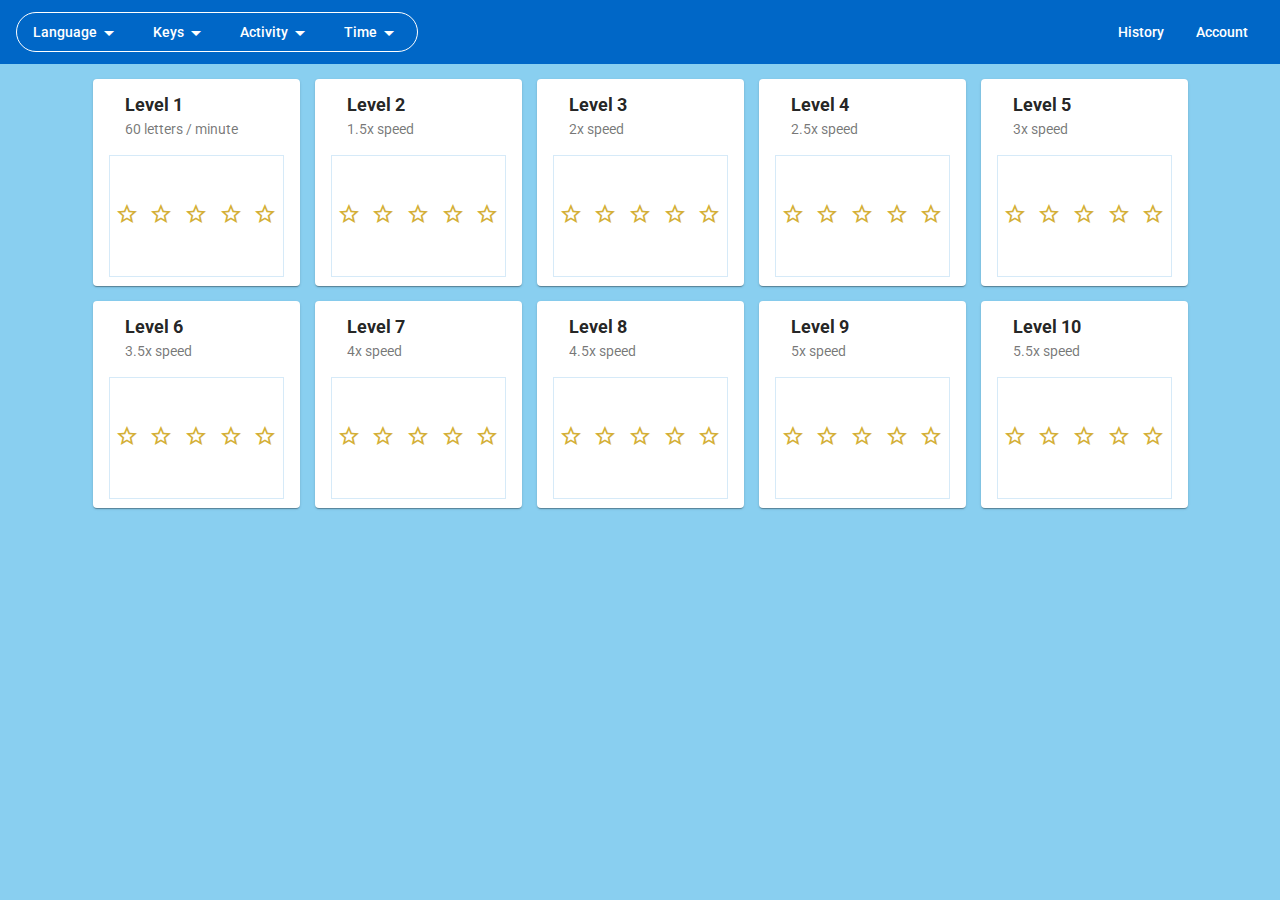
==== commit f2e1a033: "Auto-generated commit" ====
--- a/index.html
+++ b/index.html
@@ -31,6 +31,6 @@
 <body class="mat-app-background; mat-typography">
   <app-root></app-root>
   <noscript>Please enable JavaScript to continue using this application.</noscript>
-<script type="text/javascript" src="runtime.32f37d5d0e24b179e3bb.js"></script><script type="text/javascript" src="es2015-polyfills.01deec5b2033b45aed7c.js" nomodule></script><script type="text/javascript" src="polyfills.481858ef51fe27531859.js"></script><script type="text/javascript" src="main.d6f8d5bd44e8827ee1b5.js"></script></body>
+<script type="text/javascript" src="runtime.2b0f7d3762ebe2677326.js"></script><script type="text/javascript" src="es2015-polyfills.01deec5b2033b45aed7c.js" nomodule></script><script type="text/javascript" src="polyfills.481858ef51fe27531859.js"></script><script type="text/javascript" src="main.5fea6cfff17baebbe31e.js"></script></body>
 
 </html>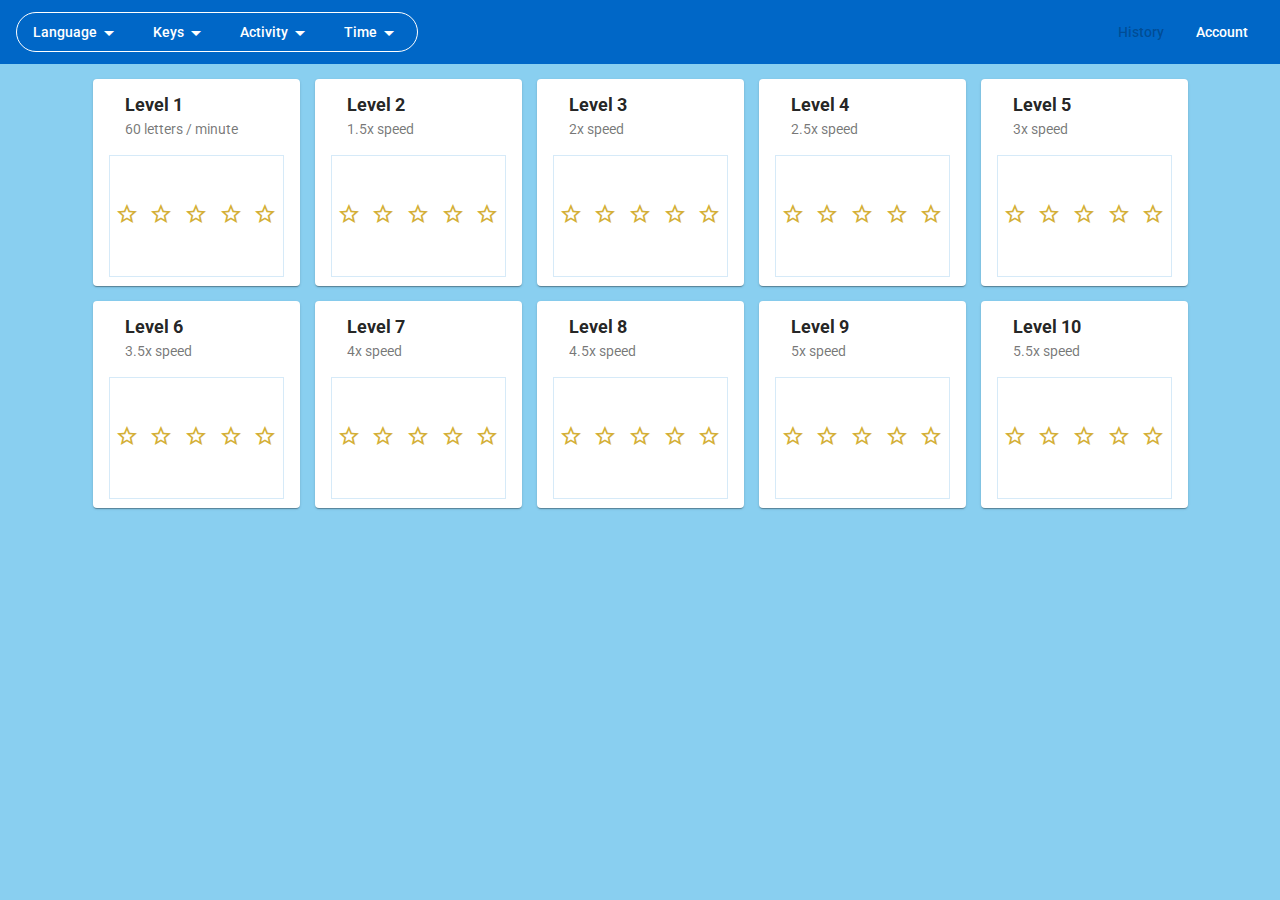
==== commit 2e753c7c: "Auto-generated commit" ====
--- a/index.html
+++ b/index.html
@@ -31,6 +31,6 @@
 <body class="mat-app-background; mat-typography">
   <app-root></app-root>
   <noscript>Please enable JavaScript to continue using this application.</noscript>
-<script type="text/javascript" src="runtime.2b0f7d3762ebe2677326.js"></script><script type="text/javascript" src="es2015-polyfills.01deec5b2033b45aed7c.js" nomodule></script><script type="text/javascript" src="polyfills.481858ef51fe27531859.js"></script><script type="text/javascript" src="main.5fea6cfff17baebbe31e.js"></script></body>
+<script type="text/javascript" src="runtime.2b0f7d3762ebe2677326.js"></script><script type="text/javascript" src="es2015-polyfills.01deec5b2033b45aed7c.js" nomodule></script><script type="text/javascript" src="polyfills.481858ef51fe27531859.js"></script><script type="text/javascript" src="main.20a02fd5eb422d62b19c.js"></script></body>
 
 </html>